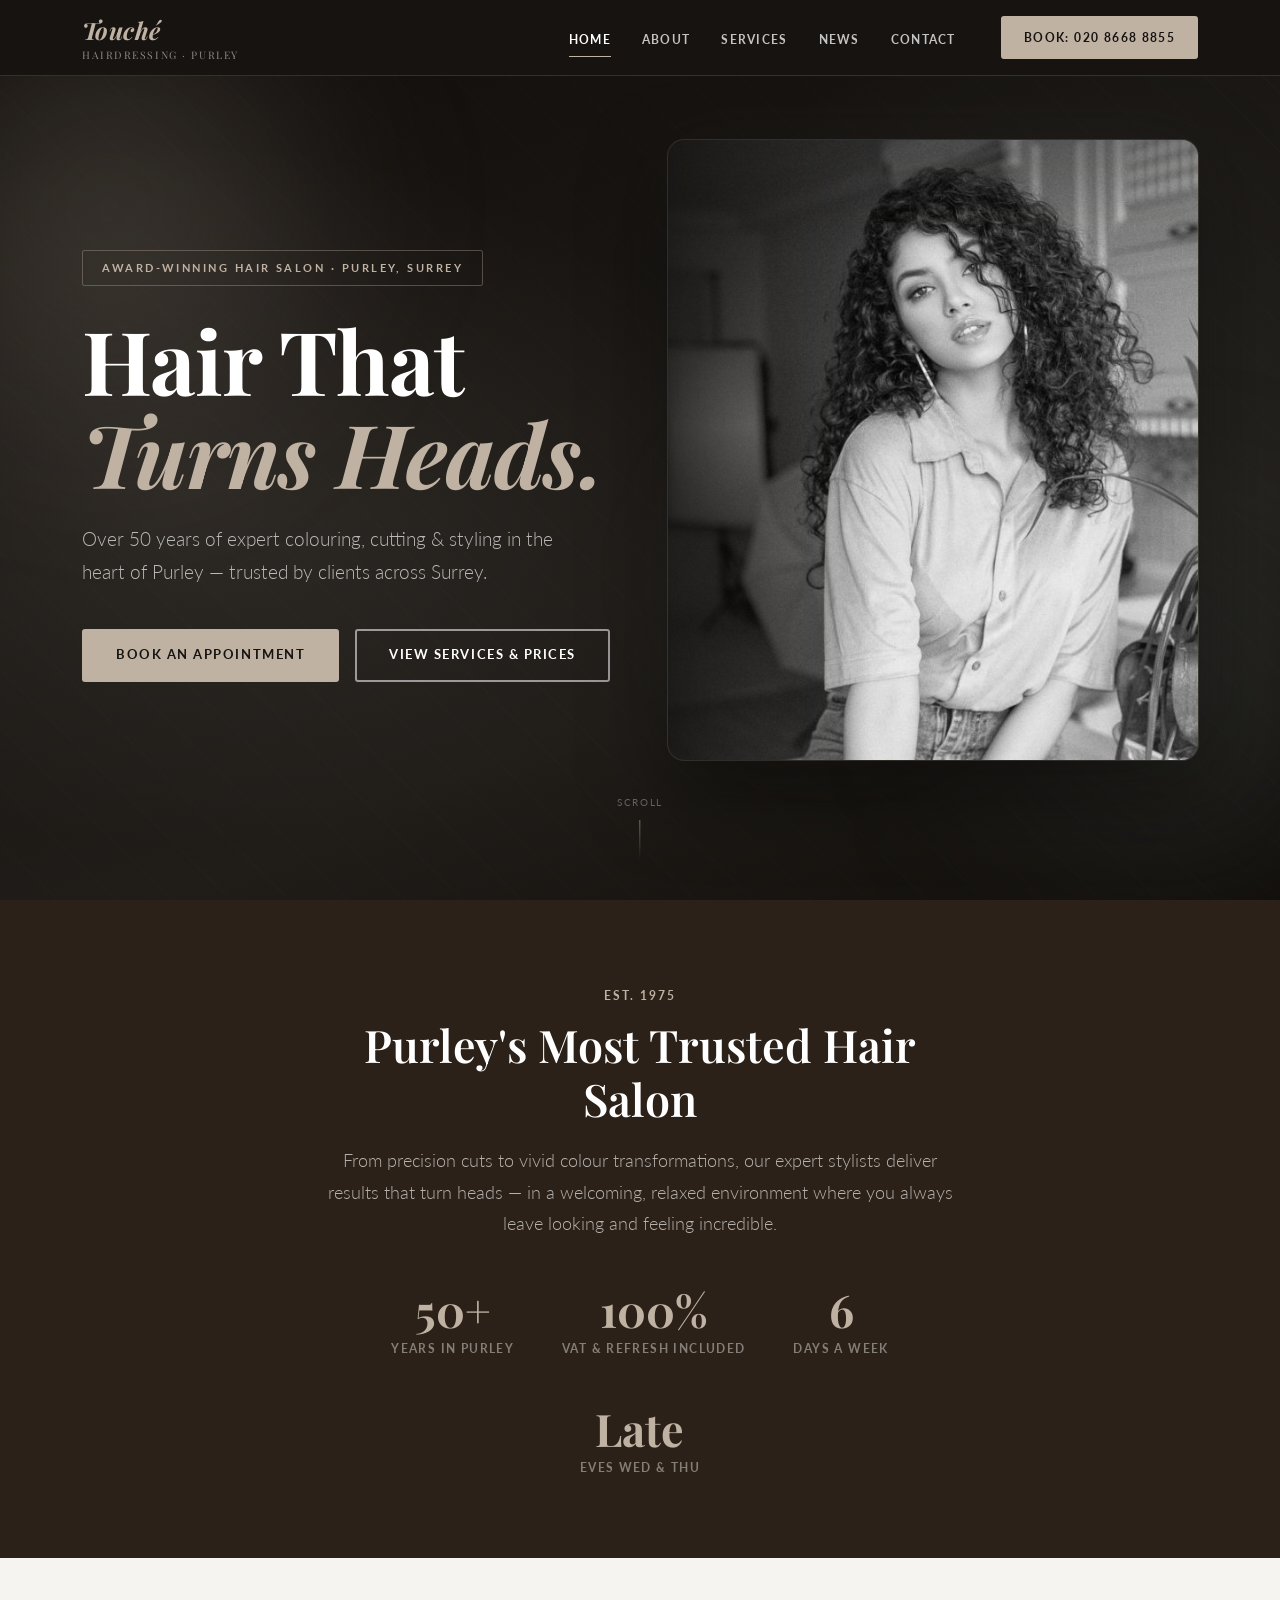
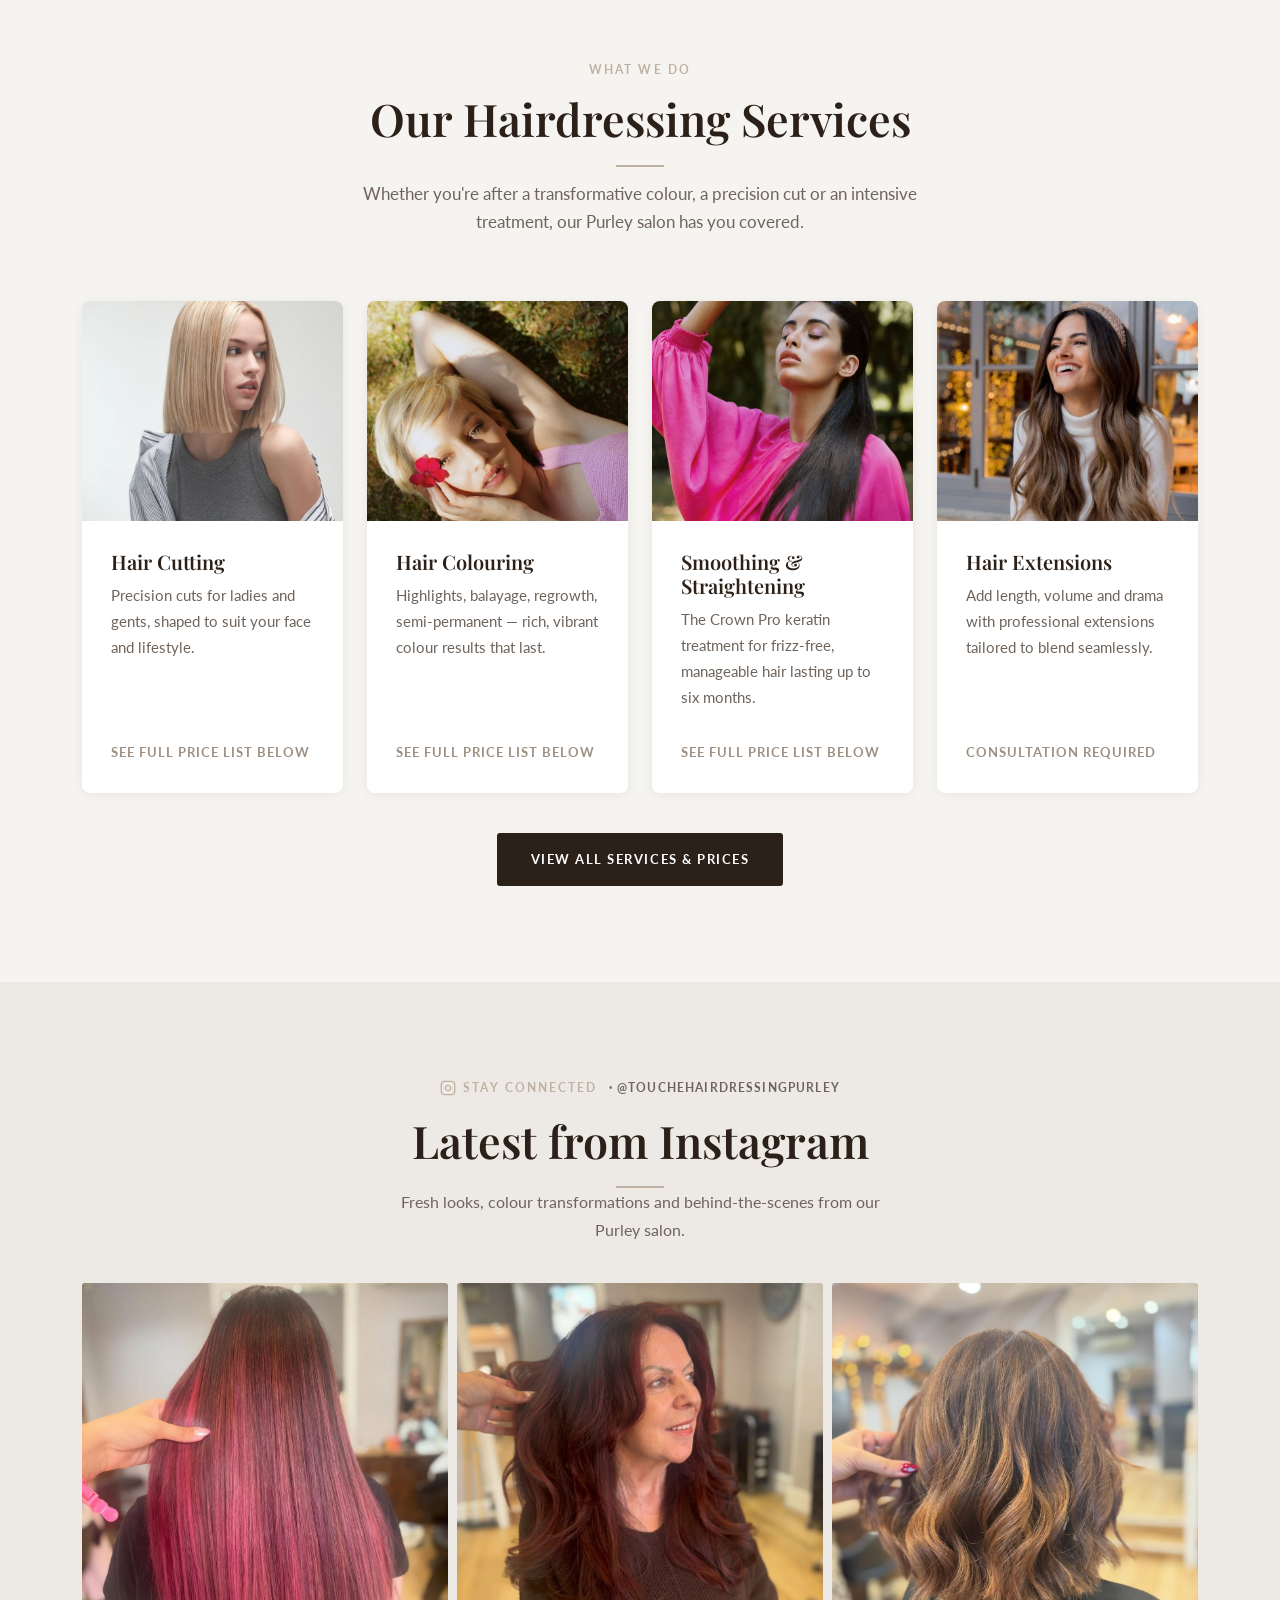
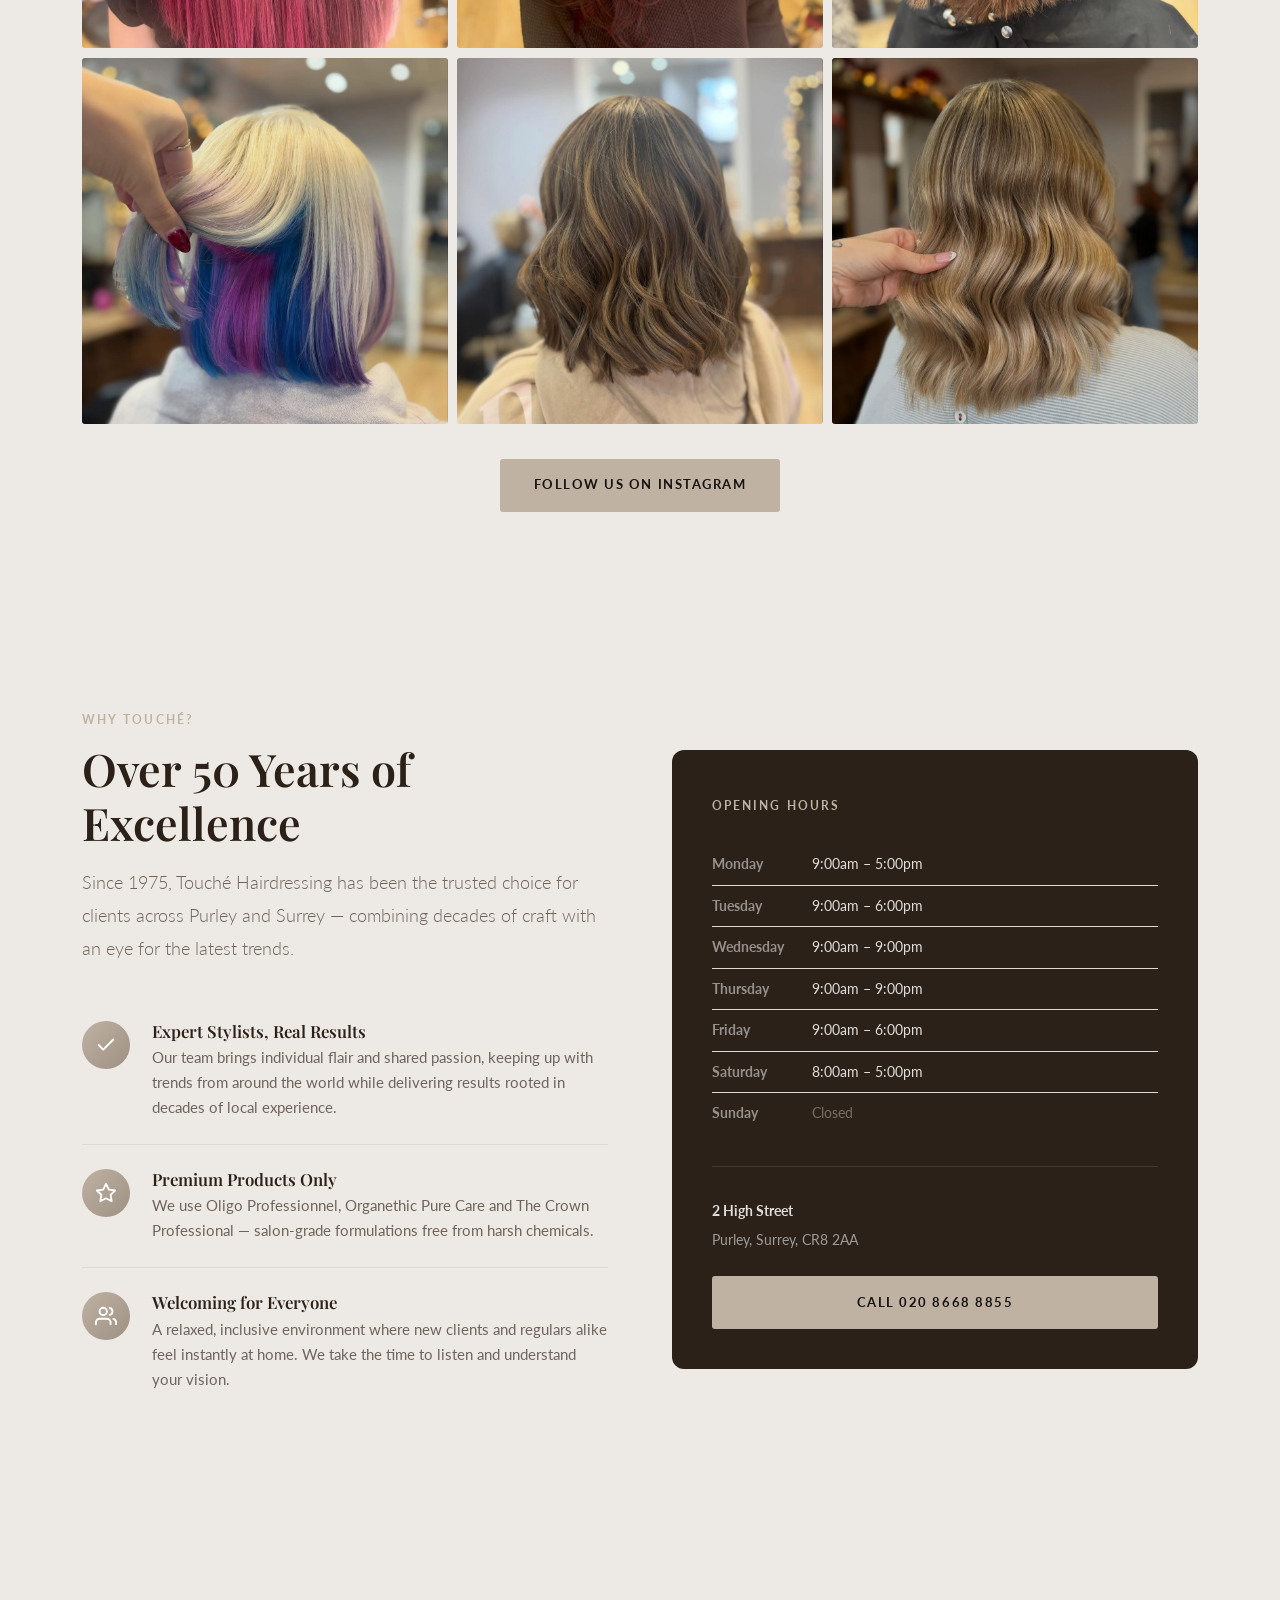
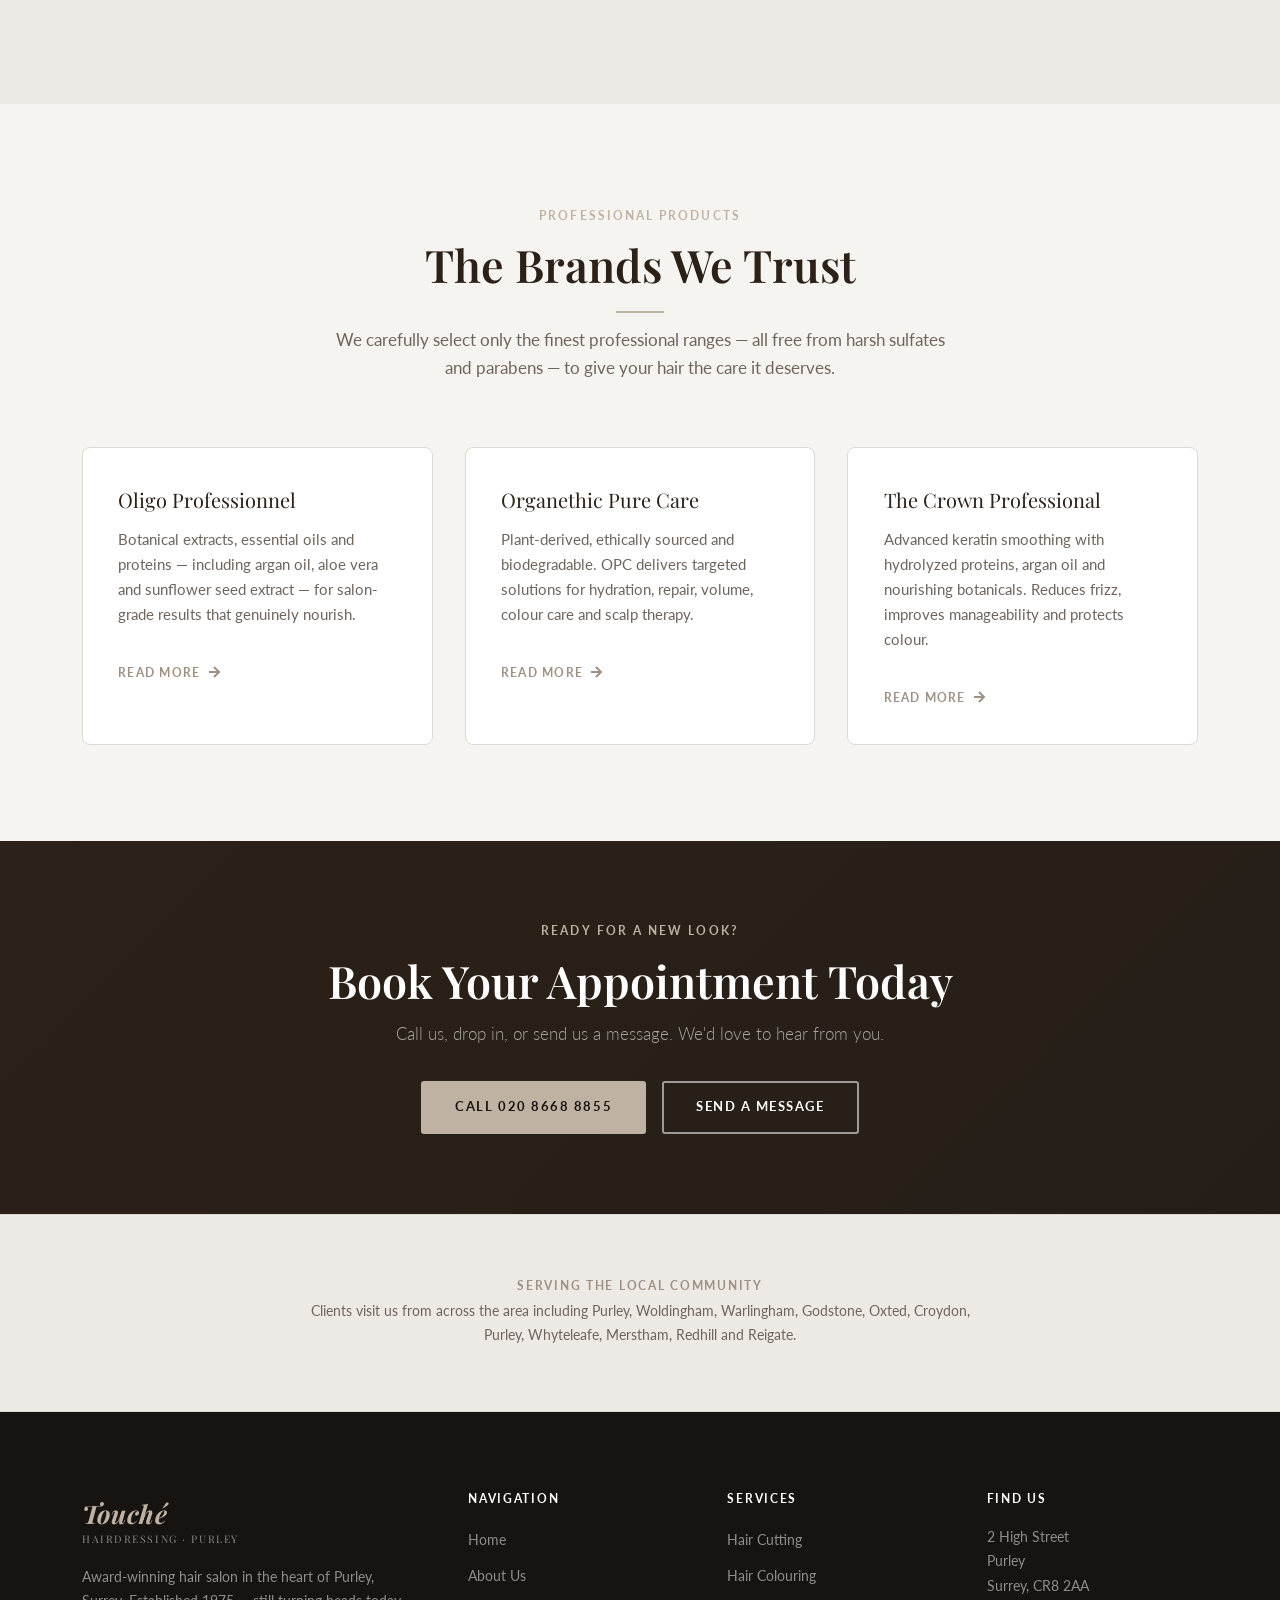
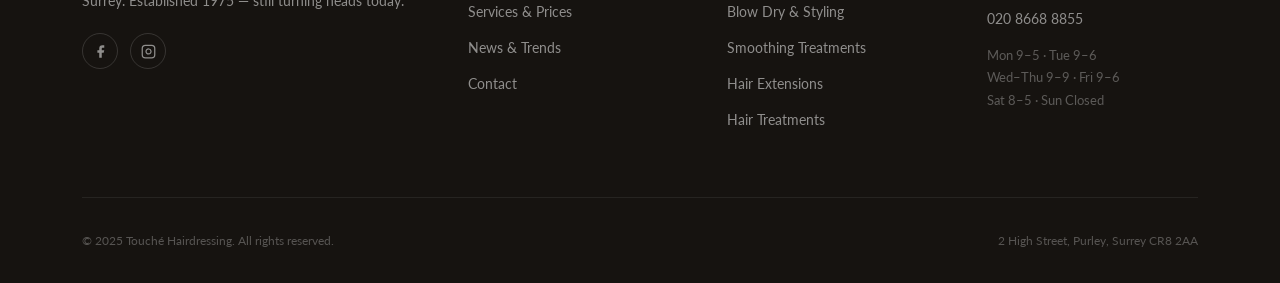
==== index.html @ 26e146b6 "Initial commit — Touché Hairdressing Purley (cloned and rebranded from Caterham site) Co-Authored-By" ====
<!DOCTYPE html>
<html lang="en-GB">
<head>
  <meta charset="UTF-8">
  <meta name="viewport" content="width=device-width, initial-scale=1.0">
  <title>Touché Hairdressing Purley | Award-Winning Hair Salon Surrey</title>
  <meta name="description" content="Touché Hairdressing — Purley's award-winning hair salon. Expert colouring, cutting, extensions & smoothing treatments. Serving Purley, Warlingham, Oxted & beyond since 1975. Call 020 8668 8855.">
  <meta name="keywords" content="hairdresser Purley, hair salon Purley, hair colouring Purley, balayage Surrey, hair extensions Purley, Touché hairdressing">
  <link rel="canonical" href="https://www.touchepurley.hair/">

  <!-- Open Graph -->
  <meta property="og:type" content="website">
  <meta property="og:url" content="https://www.touchepurley.hair/">
  <meta property="og:title" content="Touché Hairdressing Purley | Award-Winning Hair Salon Surrey">
  <meta property="og:description" content="Expert colouring, cutting & styling in the heart of Purley, Surrey. Over 50 years of award-winning hairdressing. Book today: 020 8668 8855.">
  <meta property="og:site_name" content="Touché Hairdressing Purley">

  <!-- Twitter Card -->
  <meta name="twitter:card" content="summary_large_image">
  <meta name="twitter:title" content="Touché Hairdressing Purley | Award-Winning Hair Salon Surrey">
  <meta name="twitter:description" content="Expert colouring, cutting & styling in the heart of Purley, Surrey. Over 50 years of award-winning hairdressing.">

  <link rel="icon" type="image/x-icon" href="Images/favicon.ico">
  <link rel="icon" type="image/png" sizes="32x32" href="Images/favicon-32x32.png">
  <link rel="icon" type="image/png" sizes="16x16" href="Images/favicon-16x16.png">
  <link rel="apple-touch-icon" href="Images/apple-touch-icon.png">
  <link rel="manifest" href="Images/site.webmanifest">

  <link rel="stylesheet" href="css/style.css">

  <!-- Schema.org LocalBusiness -->
  <script type="application/ld+json">
  {
    "@context": "https://schema.org",
    "@type": "HairSalon",
    "name": "Touché Hairdressing",
    "alternateName": "Touche Hairdressing Purley",
    "url": "https://www.touchepurley.hair",
    "telephone": "+442086688855",
    "address": {
      "@type": "PostalAddress",
      "streetAddress": "2 High Street",
      "addressLocality": "Purley",
      "addressRegion": "Surrey",
      "postalCode": "CR8 2AA",
      "addressCountry": "GB"
    },
    "geo": {
      "@type": "GeoCoordinates",
      "latitude": 51.2843,
      "longitude": -0.0786
    },
    "openingHoursSpecification": [
      {"@type":"OpeningHoursSpecification","dayOfWeek":"Monday","opens":"09:00","closes":"17:00"},
      {"@type":"OpeningHoursSpecification","dayOfWeek":"Tuesday","opens":"09:00","closes":"18:00"},
      {"@type":"OpeningHoursSpecification","dayOfWeek":"Wednesday","opens":"09:00","closes":"21:00"},
      {"@type":"OpeningHoursSpecification","dayOfWeek":"Thursday","opens":"09:00","closes":"21:00"},
      {"@type":"OpeningHoursSpecification","dayOfWeek":"Friday","opens":"09:00","closes":"18:00"},
      {"@type":"OpeningHoursSpecification","dayOfWeek":"Saturday","opens":"08:00","closes":"17:00"}
    ],
    "priceRange": "££",
    "currenciesAccepted": "GBP",
    "paymentAccepted": "Cash, Credit Card",
    "description": "Award-winning hair salon in Purley, Surrey. Expert colouring, cutting, extensions and smoothing treatments. Established 1975.",
    "areaServed": ["Purley","Woldingham","Warlingham","Godstone","Oxted","Croydon","Purley","Whyteleafe","Merstham","Redhill","Reigate"],
    "sameAs": [
      "https://www.facebook.com/touchehairpurley",
      "https://www.instagram.com/touchehairdressingpurley/",
    ]
  }
  </script>
</head>
<body>

<!-- ===== NAVIGATION ===== -->
<nav class="nav" aria-label="Main navigation">
  <div class="nav__container">
    <a href="index.html" class="nav__logo" aria-label="Touché Hairdressing — Home">
      Touché
      <span>Hairdressing · Purley</span>
    </a>
    <ul class="nav__links" role="list">
      <li><a href="index.html" class="active">Home</a></li>
      <li><a href="about.html">About</a></li>
      <li><a href="services.html">Services</a></li>
      <li><a href="news/">News</a></li>
      <li><a href="contact.html">Contact</a></li>
    </ul>
    <a href="tel:02086688855" class="btn btn--gold nav__cta">Book: 020 8668 8855</a>
    <button class="nav__hamburger" aria-label="Toggle navigation menu" aria-expanded="false">
      <span></span><span></span><span></span>
    </button>
  </div>
</nav>

<!-- Mobile menu -->
<nav class="nav__mobile" aria-label="Mobile navigation">
  <a href="index.html">Home</a>
  <a href="about.html">About</a>
  <a href="services.html">Services</a>
  <a href="news/">News</a>
  <a href="contact.html">Contact</a>
  <a href="tel:02086688855" class="btn btn--gold">Call 020 8668 8855</a>
</nav>

<!-- ===== HERO ===== -->
<section class="hero" id="section-hero" aria-label="Welcome to Touché Hairdressing">
  <!-- Replace .hero::before gradient with a real background image via inline style:
       style="background: url('images/hero.jpg') center/cover no-repeat;" -->
  <div class="hero__glow hero__glow--1" aria-hidden="true"></div>
  <div class="hero__glow hero__glow--2" aria-hidden="true"></div>
  <div class="hero__glow hero__glow--3" aria-hidden="true"></div>

  <div class="hero__inner">
    <div class="hero__content">
      <div class="hero__eyebrow">Award-Winning Hair Salon · Purley, Surrey</div>
      <h1 class="hero__title">Hair That<br><em>Turns Heads.</em></h1>
      <p class="hero__subtitle">Over 50 years of expert colouring, cutting &amp; styling in the heart of Purley — trusted by clients across Surrey.</p>
      <div class="hero__ctas">
        <a href="tel:02086688855" class="btn btn--gold">Book an Appointment</a>
        <a href="services.html" class="btn btn--outline">View Services &amp; Prices</a>
      </div>
    </div>

    <div class="hero__image">
      <img src="Images/ths%20lady%20square.jpg" alt="Touché Hairdressing Purley — expert styling" loading="eager">
    </div>
  </div>

  <div class="hero__scroll" aria-hidden="true">Scroll</div>
</section>

<!-- ===== INTRO STRIP ===== -->
<div class="intro-strip">
  <div class="intro-strip__inner">
    <span class="eyebrow">Est. 1975</span>
    <h2>Purley's Most Trusted Hair Salon</h2>
    <p>From precision cuts to vivid colour transformations, our expert stylists deliver results that turn heads — in a welcoming, relaxed environment where you always leave looking and feeling incredible.</p>
    <div class="intro-strip__stats">
      <div class="stat">
        <span class="stat__number">50+</span>
        <span class="stat__label">Years in Purley</span>
      </div>
      <div class="stat">
        <span class="stat__number">100%</span>
        <span class="stat__label">VAT &amp; refresh included</span>
      </div>
      <div class="stat">
        <span class="stat__number">6</span>
        <span class="stat__label">Days a week</span>
      </div>
      <div class="stat">
        <span class="stat__number">Late</span>
        <span class="stat__label">Eves Wed &amp; Thu</span>
      </div>
    </div>
  </div>
</div>

<!-- ===== SERVICES OVERVIEW ===== -->
<section class="section" id="section-services" aria-labelledby="services-heading">
  <div class="container">
    <div class="section__header">
      <span class="eyebrow">What We Do</span>
      <h2 id="services-heading">Our Hairdressing Services</h2>
      <div class="divider"></div>
      <p>Whether you're after a transformative colour, a precision cut or an intensive treatment, our Purley salon has you covered.</p>
    </div>

    <div class="grid-4">
      <!-- Cutting -->
      <article class="service-card">
        <div class="service-card__img">
          <img src="Images/service-cutting.jpg" alt="Hair cutting service at Touché Hairdressing Purley" loading="lazy">
        </div>
        <div class="service-card__body">
          <h3>Hair Cutting</h3>
          <p>Precision cuts for ladies and gents, shaped to suit your face and lifestyle.</p>
          <span class="service-card__price">See full price list below</span>
        </div>
      </article>

      <!-- Colouring -->
      <article class="service-card">
        <div class="service-card__img">
          <img src="Images/service-colouring.jpg" alt="Hair colouring and highlights at Touché Hairdressing Purley" loading="lazy">
        </div>
        <div class="service-card__body">
          <h3>Hair Colouring</h3>
          <p>Highlights, balayage, regrowth, semi-permanent — rich, vibrant colour results that last.</p>
          <span class="service-card__price">See full price list below</span>
        </div>
      </article>

      <!-- Smoothing -->
      <article class="service-card">
        <div class="service-card__img">
          <img src="Images/service-smoothing.jpg" alt="Hair smoothing and straightening treatment at Touché Hairdressing Purley" loading="lazy">
        </div>
        <div class="service-card__body">
          <h3>Smoothing &amp; Straightening</h3>
          <p>The Crown Pro keratin treatment for frizz-free, manageable hair lasting up to six months.</p>
          <span class="service-card__price">See full price list below</span>
        </div>
      </article>

      <!-- Extensions -->
      <article class="service-card">
        <div class="service-card__img">
          <img src="Images/service-extensions.jpg" alt="Hair extensions at Touché Hairdressing Purley" loading="lazy">
        </div>
        <div class="service-card__body">
          <h3>Hair Extensions</h3>
          <p>Add length, volume and drama with professional extensions tailored to blend seamlessly.</p>
          <span class="service-card__price">Consultation required</span>
        </div>
      </article>
    </div>

    <div style="text-align:center; margin-top:2.5rem;">
      <a href="services.html" class="btn btn--dark">View All Services &amp; Prices</a>
    </div>
  </div>
</section>

<!-- ===== INSTAGRAM FEED ===== -->
<section class="section section--cream" id="section-instagram" aria-label="Instagram feed">
  <div class="container">

    <div class="instagram-feed__header">
      <div class="instagram-feed__handle">
        <svg width="16" height="16" viewBox="0 0 24 24" fill="none" stroke="currentColor" stroke-width="2"><rect x="2" y="2" width="20" height="20" rx="5"/><path d="M16 11.37A4 4 0 1 1 12.63 8 4 4 0 0 1 16 11.37z"/><line x1="17.5" y1="6.5" x2="17.51" y2="6.5"/></svg>
        <span class="eyebrow" style="margin-bottom:0;">Stay Connected</span>
        <span>&nbsp;·&nbsp;@touchehairdressingpurley</span>
      </div>
      <h2>Latest from Instagram</h2>
      <div class="divider"></div>
      <p style="color:var(--text-light);max-width:500px;margin:0 auto;">Fresh looks, colour transformations and behind-the-scenes from our Purley salon.</p>
    </div>

    <div class="instagram-grid" id="instagram-grid" aria-label="Instagram photos"></div>
    <div class="instagram-grid__loading" id="instagram-loading">Loading latest posts&hellip;</div>

    <div class="instagram-feed__cta">
      <a href="https://www.instagram.com/touchehairdressingpurley/" target="_blank" rel="noopener" class="btn btn--gold">Follow Us on Instagram</a>
    </div>

  </div>
</section>

<script>
(function () {
  var BEHOLD_URL = '';
  var DATA_URL   = 'admin-data.json';
  var grid       = document.getElementById('instagram-grid');
  var loading    = document.getElementById('instagram-loading');

  var instaSVG = '<svg class="instagram-grid__icon" width="22" height="22" viewBox="0 0 24 24" fill="none" stroke="currentColor" stroke-width="2"><rect x="2" y="2" width="20" height="20" rx="5"/><path d="M16 11.37A4 4 0 1 1 12.63 8 4 4 0 0 1 16 11.37z"/><line x1="17.5" y1="6.5" x2="17.51" y2="6.5"/></svg>';
  var playSVG  = '<div class="instagram-grid__video-badge" aria-hidden="true"><svg width="10" height="10" viewBox="0 0 24 24" fill="currentColor"><polygon points="5 3 19 12 5 21 5 3"/></svg></div>';

  function makeItem(thumb, caption, link, isVideo) {
    var safe = (caption || '').replace(/&/g,'&amp;').replace(/"/g,'&quot;').replace(/</g,'&lt;');
    var a = document.createElement('a');
    a.href      = link || 'https://www.instagram.com/touchehairdressingpurley/';
    a.target    = '_blank';
    a.rel       = 'noopener';
    a.className = 'instagram-grid__item';
    a.setAttribute('aria-label', safe || 'View on Instagram');
    a.innerHTML =
      '<img src="' + thumb + '" alt="' + safe + '" loading="lazy" onerror="this.closest(\'.instagram-grid__item\').style.display=\'none\'">' +
      '<div class="instagram-grid__overlay">' + instaSVG +
        (safe ? '<span class="instagram-grid__caption">' + safe + '</span>' : '') +
      '</div>' +
      (isVideo ? playSVG : '');
    return a;
  }

  function renderBehold(data) {
    var posts = (data.posts || data).slice(0, 12);
    loading.style.display = 'none';
    posts.forEach(function (post) {
      var sizes  = post.sizes || {};
      var imgUrl = (sizes.medium && sizes.medium.url) || (sizes.small && sizes.small.url) || post.mediaUrl;
      var thumb  = post.mediaType === 'VIDEO' ? (post.thumbnailUrl || imgUrl) : imgUrl;
      var raw    = post.prunedCaption || post.caption || '';
      var cap    = raw.length > 110 ? raw.slice(0, 107) + '\u2026' : raw;
      grid.appendChild(makeItem(thumb, cap, post.permalink, post.mediaType === 'VIDEO'));
    });
  }

  function renderManual(posts) {
    loading.style.display = 'none';
    if (!posts || !posts.length) {
      loading.innerHTML = '<p style="color:var(--text-light);text-align:center;">Gallery coming soon — <a href="https://www.instagram.com/touchehairdressingpurley/" target="_blank" rel="noopener" style="color:var(--gold);">follow us on Instagram</a>.</p>';
      loading.style.display = '';
      return;
    }
    posts.forEach(function (post) {
      var cap = (post.caption || '').length > 110 ? post.caption.slice(0, 107) + '\u2026' : (post.caption || '');
      grid.appendChild(makeItem(post.imageUrl, cap, post.link, false));
    });
  }

  function showError() {
    loading.innerHTML = '<p style="color:var(--text-light);">Unable to load feed — <a href="https://www.instagram.com/touchehairdressingpurley/" target="_blank" rel="noopener" style="color:var(--gold);">visit us on Instagram</a>.</p>';
  }

  // Check admin-data first to decide source, fall back to Behold if unavailable
  fetch(DATA_URL + '?v=' + Date.now())
    .then(function (r) { return r.ok ? r.json() : Promise.reject(); })
    .then(function (data) {
      var ig = data.instagram || { source: 'behold', posts: [] };
      if (ig.source === 'manual') {
        renderManual(ig.posts);
      } else {
        fetch(BEHOLD_URL)
          .then(function (r) { return r.ok ? r.json() : Promise.reject(); })
          .then(renderBehold)
          .catch(showError);
      }
    })
    .catch(function () {
      // admin-data.json unavailable — go straight to Behold
      fetch(BEHOLD_URL)
        .then(function (r) { return r.ok ? r.json() : Promise.reject(); })
        .then(renderBehold)
        .catch(showError);
    });
}());
</script>

<!-- ===== WHY CHOOSE US ===== -->
<section class="section section--cream" id="section-why" aria-labelledby="why-heading">
  <div class="container">
    <div class="grid-2" style="gap:4rem; align-items:center;">
      <div>
        <span class="eyebrow">Why Touché?</span>
        <h2 id="why-heading">Over 50 Years of Excellence</h2>
        <p class="lead" style="margin:1rem 0 2rem;">Since 1975, Touché Hairdressing has been the trusted choice for clients across Purley and Surrey — combining decades of craft with an eye for the latest trends.</p>

        <div class="feature">
          <div class="feature__icon">
            <svg viewBox="0 0 24 24" fill="none" stroke="currentColor" stroke-width="2" stroke-linecap="round" stroke-linejoin="round">
              <polyline points="20 6 9 17 4 12"/>
            </svg>
          </div>
          <div class="feature__body">
            <h4>Expert Stylists, Real Results</h4>
            <p>Our team brings individual flair and shared passion, keeping up with trends from around the world while delivering results rooted in decades of local experience.</p>
          </div>
        </div>

        <div class="feature">
          <div class="feature__icon">
            <svg viewBox="0 0 24 24" fill="none" stroke="currentColor" stroke-width="2" stroke-linecap="round" stroke-linejoin="round">
              <path d="M12 2L15.09 8.26L22 9.27L17 14.14L18.18 21.02L12 17.77L5.82 21.02L7 14.14L2 9.27L8.91 8.26L12 2Z"/>
            </svg>
          </div>
          <div class="feature__body">
            <h4>Premium Products Only</h4>
            <p>We use Oligo Professionnel, Organethic Pure Care and The Crown Professional — salon-grade formulations free from harsh chemicals.</p>
          </div>
        </div>

        <div class="feature">
          <div class="feature__icon">
            <svg viewBox="0 0 24 24" fill="none" stroke="currentColor" stroke-width="2" stroke-linecap="round" stroke-linejoin="round">
              <path d="M17 21v-2a4 4 0 0 0-4-4H5a4 4 0 0 0-4 4v2"/>
              <circle cx="9" cy="7" r="4"/>
              <path d="M23 21v-2a4 4 0 0 0-3-3.87"/>
              <path d="M16 3.13a4 4 0 0 1 0 7.75"/>
            </svg>
          </div>
          <div class="feature__body">
            <h4>Welcoming for Everyone</h4>
            <p>A relaxed, inclusive environment where new clients and regulars alike feel instantly at home. We take the time to listen and understand your vision.</p>
          </div>
        </div>
      </div>

      <!-- About sidebar -->
      <div style="background:var(--dark);border-radius:12px;padding:2.5rem;color:var(--white);">
        <span class="eyebrow">Opening Hours</span>
        <table class="hours-table" style="margin-top:1rem; width:100%;">
          <tbody data-cms="hours" data-cms-dark="true">
            <tr><td style="color:rgba(255,255,255,0.5)">Monday</td><td style="color:rgba(255,255,255,0.85)">9am – 5pm</td></tr>
            <tr><td style="color:rgba(255,255,255,0.5)">Tuesday</td><td style="color:rgba(255,255,255,0.85)">9am – 6pm</td></tr>
            <tr><td style="color:rgba(255,255,255,0.5)">Wednesday</td><td style="color:rgba(255,255,255,0.85)">9am – 9pm</td></tr>
            <tr><td style="color:rgba(255,255,255,0.5)">Thursday</td><td style="color:rgba(255,255,255,0.85)">9am – 9pm</td></tr>
            <tr><td style="color:rgba(255,255,255,0.5)">Friday</td><td style="color:rgba(255,255,255,0.85)">9am – 6pm</td></tr>
            <tr><td style="color:rgba(255,255,255,0.5)">Saturday</td><td style="color:rgba(255,255,255,0.85)">8am – 5pm</td></tr>
            <tr><td style="color:rgba(255,255,255,0.5)">Sunday</td><td style="color:rgba(255,255,255,0.4)">Closed</td></tr>
          </tbody>
        </table>
        <hr style="border:none;border-top:1px solid rgba(255,255,255,0.1);margin:2rem 0;">
        <p style="font-size:0.9rem;color:rgba(255,255,255,0.55);margin-bottom:0.3rem;">
          <strong style="color:rgba(255,255,255,0.85);">2 High Street</strong>
        </p>
        <p style="font-size:0.9rem;color:rgba(255,255,255,0.55);margin-bottom:1.5rem;">Purley, Surrey, CR8 2AA</p>
        <a href="tel:02086688855" class="btn btn--gold" style="width:100%;text-align:center;display:block;">
          Call 020 8668 8855
        </a>
      </div>
    </div>
  </div>
</section>

<!-- ===== SALONSPY WIDGET ===== -->
<section class="section section--cream" id="section-reviews" aria-label="Reviews">
  <div class="container" style="text-align:center;">
    <script async src="https://www.salonspy.com/widgets/v2/dist/js/widget.min.js"></script>
    <salonspy-widget data-token="cb38b69e49a0d4ace4aa6e8e24d82dcb" data-type="salon"></salonspy-widget>
  </div>
</section>

<!-- ===== PRODUCTS ===== -->
<section class="section" id="section-products" aria-labelledby="products-heading">
  <div class="container">
    <div class="section__header">
      <span class="eyebrow">Professional Products</span>
      <h2 id="products-heading">The Brands We Trust</h2>
      <div class="divider"></div>
      <p>We carefully select only the finest professional ranges — all free from harsh sulfates and parabens — to give your hair the care it deserves.</p>
    </div>

    <div class="grid-3">
      <article class="product-card">
        <div class="product-card__name">Oligo Professionnel</div>
        <p>Botanical extracts, essential oils and proteins — including argan oil, aloe vera and sunflower seed extract — for salon-grade results that genuinely nourish.</p>
        <a href="news/oligo-professionnel.html" class="product-card__link">
          Read more
          <svg width="14" height="14" viewBox="0 0 14 14" fill="none" stroke="currentColor" stroke-width="2"><path d="M2 7h10M7 2l5 5-5 5"/></svg>
        </a>
      </article>

      <article class="product-card">
        <div class="product-card__name">Organethic Pure Care</div>
        <p>Plant-derived, ethically sourced and biodegradable. OPC delivers targeted solutions for hydration, repair, volume, colour care and scalp therapy.</p>
        <a href="news/organethic-pure-care.html" class="product-card__link">
          Read more
          <svg width="14" height="14" viewBox="0 0 14 14" fill="none" stroke="currentColor" stroke-width="2"><path d="M2 7h10M7 2l5 5-5 5"/></svg>
        </a>
      </article>

      <article class="product-card">
        <div class="product-card__name">The Crown Professional</div>
        <p>Advanced keratin smoothing with hydrolyzed proteins, argan oil and nourishing botanicals. Reduces frizz, improves manageability and protects colour.</p>
        <a href="news/the-crown-professional.html" class="product-card__link">
          Read more
          <svg width="14" height="14" viewBox="0 0 14 14" fill="none" stroke="currentColor" stroke-width="2"><path d="M2 7h10M7 2l5 5-5 5"/></svg>
        </a>
      </article>
    </div>
  </div>
</section>

<!-- ===== CTA BAND ===== -->
<div class="cta-band">
  <div class="container">
    <span class="eyebrow" style="display:block;margin-bottom:0.8rem;">Ready for a new look?</span>
    <h2>Book Your Appointment Today</h2>
    <p>Call us, drop in, or send us a message. We'd love to hear from you.</p>
    <div style="display:flex;gap:1rem;justify-content:center;flex-wrap:wrap;">
      <a href="tel:02086688855" class="btn btn--gold">Call 020 8668 8855</a>
      <a href="contact.html" class="btn btn--outline">Send a Message</a>
    </div>
  </div>
</div>

<!-- ===== LOCATION STRIP ===== -->
<div class="location-strip">
  <div class="container">
    <h3>Serving the Local Community</h3>
    <p>Clients visit us from across the area including Purley, Woldingham, Warlingham, Godstone, Oxted, Croydon, Purley, Whyteleafe, Merstham, Redhill and Reigate.</p>
  </div>
</div>

<!-- ===== FOOTER ===== -->
<footer class="footer" aria-label="Site footer">
  <div class="container">
    <div class="footer__grid">
      <div class="footer__brand">
        <a href="index.html" class="nav__logo" aria-label="Touché Hairdressing Home">
          Touché
          <span>Hairdressing · Purley</span>
        </a>
        <p>Award-winning hair salon in the heart of Purley, Surrey. Established 1975 — still turning heads today.</p>
        <div class="footer__social" aria-label="Social media links">
          <a href="https://www.facebook.com/touchehairpurley" aria-label="Facebook" target="_blank" rel="noopener"><svg viewBox="0 0 24 24" fill="currentColor"><path d="M18 2h-3a5 5 0 0 0-5 5v3H7v4h3v8h4v-8h3l1-4h-4V7a1 1 0 0 1 1-1h3z"/></svg></a>
          <a href="https://www.instagram.com/touchehairdressingpurley/" aria-label="Instagram" target="_blank" rel="noopener"><svg viewBox="0 0 24 24" fill="none" stroke="currentColor" stroke-width="2"><rect x="2" y="2" width="20" height="20" rx="5"/><path d="M16 11.37A4 4 0 1 1 12.63 8 4 4 0 0 1 16 11.37z"/><line x1="17.5" y1="6.5" x2="17.51" y2="6.5"/></svg></a>
        </div>
      </div>

      <div class="footer__col">
        <h4>Navigation</h4>
        <ul>
          <li><a href="index.html">Home</a></li>
          <li><a href="about.html">About Us</a></li>
          <li><a href="services.html">Services &amp; Prices</a></li>
          <li><a href="news/">News &amp; Trends</a></li>
          <li><a href="contact.html">Contact</a></li>
        </ul>
      </div>

      <div class="footer__col">
        <h4>Services</h4>
        <ul>
          <li><a href="services.html#cutting">Hair Cutting</a></li>
          <li><a href="services.html#colouring">Hair Colouring</a></li>
          <li><a href="services.html#styling">Blow Dry &amp; Styling</a></li>
          <li><a href="services.html#smoothing">Smoothing Treatments</a></li>
          <li><a href="services.html#extensions">Hair Extensions</a></li>
          <li><a href="services.html#treatments">Hair Treatments</a></li>
        </ul>
      </div>

      <div class="footer__col">
        <h4>Find Us</h4>
        <p>2 High Street<br>Purley<br>Surrey, CR8 2AA</p>
        <p><a href="tel:02086688855">020 8668 8855</a></p>
        <p style="margin-top:0.8rem;font-size:0.8rem;color:rgba(255,255,255,0.3);">
          Mon 9–5 · Tue 9–6<br>
          Wed–Thu 9–9 · Fri 9–6<br>
          Sat 8–5 · Sun Closed
        </p>
      </div>
    </div>

    <div class="footer__bottom">
      <p>&copy; 2025 Touché Hairdressing. All rights reserved.</p>
      <p>2 High Street, Purley, Surrey CR8 2AA</p>
    </div>
  </div>
</footer>

<!-- ===== SCROLL UP BUTTON ===== -->
<button id="scroll-up-btn" aria-label="Scroll to previous section">
  <svg width="18" height="18" viewBox="0 0 24 24" fill="none" stroke="currentColor" stroke-width="2.5" stroke-linecap="round" stroke-linejoin="round"><polyline points="18 15 12 9 6 15"/></svg>
</button>

<script src="js/main.js"></script>
<script src="js/cms.js"></script>
<script>
(function () {
  var btn = document.getElementById('scroll-up-btn');
  var ids = ['section-hero','section-services','section-instagram','section-why','section-reviews','section-products'];

  window.addEventListener('scroll', function () {
    btn.classList.toggle('visible', window.scrollY > 400);
  }, { passive: true });

  btn.addEventListener('click', function () {
    var sections = ids.map(function (id) { return document.getElementById(id); }).filter(Boolean);
    var scrollY  = window.scrollY;
    var target   = null;

    // Find the last section whose top is meaningfully above current scroll
    for (var i = sections.length - 1; i >= 0; i--) {
      var top = sections[i].getBoundingClientRect().top + scrollY;
      if (top < scrollY - 80) { target = sections[i]; break; }
    }

    if (target) {
      target.scrollIntoView({ behavior: 'smooth', block: 'start' });
    } else {
      window.scrollTo({ top: 0, behavior: 'smooth' });
    }
  });
}());
</script>
</body>
</html>
---- css/style.css ----
/* ============================================================
   TOUCHÉ HAIRDRESSING — PURLEY
   Main Stylesheet — Perfectly Taupe Theme
   ============================================================ */

@import url('https://fonts.googleapis.com/css2?family=Playfair+Display:ital,wght@0,400;0,600;0,700;1,400;1,600&family=Lato:wght@300;400;700&display=swap');

/* ===== VARIABLES ===== */
:root {
  --black:        #161310;
  --dark:         #2C2118;
  --gold:         #BFB2A3;
  --gold-light:   #d4c4b5;
  --gold-dark:    #9E9082;
  --sage:         #819591;
  --cream:        #f6f4f1;
  --warm-white:   #edeae5;
  --grey-light:   #ddd9d3;
  --grey-mid:     #a09890;
  --text:         #2a2520;
  --text-light:   #6e645c;
  --white:        #ffffff;

  --font-serif:   'Playfair Display', Georgia, 'Times New Roman', serif;
  --font-sans:    'Lato', -apple-system, BlinkMacSystemFont, sans-serif;

  --max-width:    1180px;
  --nav-height:   76px;
  --transition:   0.3s ease;
  --shadow-sm:    0 2px 12px rgba(0,0,0,0.06);
  --shadow:       0 4px 28px rgba(0,0,0,0.09);
  --shadow-lg:    0 12px 48px rgba(0,0,0,0.14);
  --radius:       3px;
  --radius-lg:    8px;
}

/* ===== RESET & BASE ===== */
*, *::before, *::after { box-sizing: border-box; margin: 0; padding: 0; }

html {
  font-size: 16px;
  scroll-behavior: smooth;
  -webkit-text-size-adjust: 100%;
  overflow-x: hidden;
}

body {
  font-family: var(--font-sans);
  font-weight: 400;
  color: var(--text);
  background: var(--cream);
  line-height: 1.7;
  overflow-x: hidden;
}

img {
  display: block;
  max-width: 100%;
  height: auto;
}

a {
  color: inherit;
  text-decoration: none;
}

ul { list-style: none; }

/* ===== TYPOGRAPHY ===== */
h1, h2, h3, h4 {
  font-family: var(--font-serif);
  line-height: 1.2;
  color: var(--dark);
  font-weight: 600;
}

h1 { font-size: clamp(2.4rem, 5vw, 3.8rem); }
h2 { font-size: clamp(1.9rem, 3.5vw, 2.8rem); }
h3 { font-size: clamp(1.3rem, 2.5vw, 1.7rem); }
h4 { font-size: 1.1rem; }

p { margin-bottom: 1rem; }
p:last-child { margin-bottom: 0; }

.eyebrow {
  display: inline-block;
  font-family: var(--font-sans);
  font-size: 0.72rem;
  font-weight: 700;
  letter-spacing: 0.18em;
  text-transform: uppercase;
  color: var(--gold);
  margin-bottom: 0.8rem;
}

.lead {
  font-size: 1.15rem;
  font-weight: 300;
  color: var(--text-light);
  line-height: 1.8;
}

/* ===== BUTTONS ===== */
.btn {
  display: inline-block;
  padding: 0.85rem 2rem;
  font-family: var(--font-sans);
  font-size: 0.8rem;
  font-weight: 700;
  letter-spacing: 0.12em;
  text-transform: uppercase;
  border: 2px solid transparent;
  border-radius: var(--radius);
  cursor: pointer;
  transition: all var(--transition);
  white-space: nowrap;
}

.btn--gold {
  background: var(--gold);
  color: var(--black);
  border-color: var(--gold);
}
.btn--gold:hover {
  background: var(--gold-light);
  border-color: var(--gold-light);
  transform: translateY(-1px);
  box-shadow: 0 6px 20px rgba(191,178,163,0.40);
}

.btn--outline {
  background: transparent;
  color: var(--white);
  border-color: rgba(255,255,255,0.55);
}
.btn--outline:hover {
  background: rgba(255,255,255,0.1);
  border-color: var(--white);
}

.btn--dark {
  background: var(--dark);
  color: var(--white);
  border-color: var(--dark);
}
.btn--dark:hover {
  background: var(--black);
  border-color: var(--black);
  transform: translateY(-1px);
}

.btn--outline-dark {
  background: transparent;
  color: var(--dark);
  border-color: var(--grey-light);
}
.btn--outline-dark:hover {
  border-color: var(--gold);
  color: var(--gold-dark);
}

/* ===== NAVIGATION ===== */
.nav {
  position: fixed;
  top: 0;
  left: 0;
  right: 0;
  z-index: 1000;
  height: var(--nav-height);
  background: var(--black);
  border-bottom: 1px solid rgba(191,178,163,0.18);
  transition: box-shadow var(--transition);
}

.nav.scrolled {
  box-shadow: 0 2px 24px rgba(0,0,0,0.35);
}

.nav__container {
  max-width: var(--max-width);
  margin: 0 auto;
  padding: 0 2rem;
  height: 100%;
  display: flex;
  align-items: center;
  gap: 2rem;
}

.nav__logo {
  font-family: var(--font-serif);
  font-size: 1.5rem;
  font-weight: 700;
  font-style: italic;
  color: var(--gold);
  letter-spacing: 0.02em;
  flex-shrink: 0;
  margin-right: auto;
}
.nav__logo span {
  font-style: normal;
  font-weight: 300;
  color: rgba(255,255,255,0.50);
  font-size: 0.65rem;
  letter-spacing: 0.15em;
  text-transform: uppercase;
  display: block;
  margin-top: -4px;
}

.nav__links {
  display: flex;
  align-items: center;
  gap: 0.25rem;
}

.nav__links a {
  color: rgba(255,255,255,0.75);
  font-size: 0.78rem;
  font-weight: 700;
  letter-spacing: 0.10em;
  text-transform: uppercase;
  padding: 0.5rem 0.85rem;
  border-radius: var(--radius);
  transition: color var(--transition);
  position: relative;
}

.nav__links a::after {
  content: '';
  position: absolute;
  bottom: -2px;
  left: 0.85rem;
  right: 0.85rem;
  height: 1px;
  background: var(--gold);
  transform: scaleX(0);
  transition: transform var(--transition);
}

.nav__links a:hover,
.nav__links a.active {
  color: var(--white);
}

.nav__links a:hover::after,
.nav__links a.active::after {
  transform: scaleX(1);
}

.nav__cta {
  font-size: 0.72rem;
  padding: 0.6rem 1.3rem;
  flex-shrink: 0;
}

.nav__hamburger {
  display: none;
  flex-direction: column;
  justify-content: space-between;
  width: 26px;
  height: 18px;
  background: none;
  border: none;
  cursor: pointer;
  padding: 0;
  flex-shrink: 0;
}

.nav__hamburger span {
  display: block;
  width: 100%;
  height: 2px;
  background: var(--white);
  border-radius: 2px;
  transition: all var(--transition);
}

.nav__hamburger.open span:nth-child(1) { transform: translateY(8px) rotate(45deg); }
.nav__hamburger.open span:nth-child(2) { opacity: 0; transform: scaleX(0); }
.nav__hamburger.open span:nth-child(3) { transform: translateY(-8px) rotate(-45deg); }

/* ===== HERO — HOMEPAGE ===== */
.hero {
  position: relative;
  min-height: 100vh;
  display: flex;
  align-items: center;
  justify-content: center;
  overflow: hidden;
  background: var(--black);
}

/* Glow orbs — GPU-only animation (transform + opacity, no blur change) */
.hero__glow {
  position: absolute;
  border-radius: 50%;
  pointer-events: none;
  z-index: 0;
  will-change: transform, opacity;
}

.hero__glow--1 {
  width: 600px;
  height: 600px;
  top: -10%;
  left: -15%;
  background: radial-gradient(circle, rgba(191,178,163,0.24) 0%, transparent 68%);
  filter: blur(72px);
  animation: glow1 14s ease-in-out infinite alternate;
}

.hero__glow--2 {
  width: 480px;
  height: 480px;
  bottom: -5%;
  right: -10%;
  background: radial-gradient(circle, rgba(129,149,145,0.20) 0%, transparent 68%);
  filter: blur(90px);
  animation: glow2 18s ease-in-out infinite alternate;
}

.hero__glow--3 {
  width: 340px;
  height: 340px;
  top: 45%;
  left: 52%;
  background: radial-gradient(circle, rgba(212,196,181,0.16) 0%, transparent 68%);
  filter: blur(60px);
  animation: glow3 22s ease-in-out infinite alternate;
}

@keyframes glow1 {
  0%   { opacity: 0.5; transform: translate(0,    0)    scale(1);    }
  35%  { opacity: 0.9; transform: translate(90px, 50px) scale(1.12); }
  70%  { opacity: 0.6; transform: translate(40px,-70px) scale(0.95); }
  100% { opacity: 1.0; transform: translate(-30px,90px) scale(1.18); }
}

@keyframes glow2 {
  0%   { opacity: 0.4; transform: translate(0,     0)     scale(1);    }
  40%  { opacity: 0.7; transform: translate(-70px,-50px)  scale(1.15); }
  100% { opacity: 0.5; transform: translate(50px,  70px)  scale(0.90); }
}

@keyframes glow3 {
  0%   { opacity: 0.3; transform: translate(0,   0)    scale(1);   }
  50%  { opacity: 0.7; transform: translate(60px,-40px) scale(1.3); }
  100% { opacity: 0.2; transform: translate(-50px,50px) scale(0.8); }
}

.hero::before {
  content: '';
  position: absolute;
  inset: 0;
  background:
    radial-gradient(ellipse 70% 60% at 15% 55%, rgba(191,178,163,0.12) 0%, transparent 65%),
    radial-gradient(ellipse 50% 70% at 85% 40%, rgba(129,149,145,0.07) 0%, transparent 60%),
    linear-gradient(160deg, #100d0a 0%, #1a1714 45%, #201d19 70%, #100d0a 100%);
  z-index: 0;
}

/* Subtle geometric texture */
.hero::after {
  content: '';
  position: absolute;
  inset: 0;
  background-image:
    repeating-linear-gradient(
      45deg,
      transparent 0px,
      transparent 40px,
      rgba(191,178,163,0.025) 40px,
      rgba(191,178,163,0.025) 41px
    );
  z-index: 0;
}

/* Two-column inner wrapper */
.hero__inner {
  position: relative;
  z-index: 1;
  width: 100%;
  max-width: var(--max-width);
  padding: 0 2rem;
  display: grid;
  grid-template-columns: 1fr 1fr;
  gap: 3.5rem;
  align-items: center;
}

.hero__content {
  position: relative;
  z-index: 1;
  text-align: left;
  padding: 8rem 0 6rem;
}

/* Hero image — right column */
.hero__image {
  position: relative;
  z-index: 1;
  height: 620px;
  border-radius: 16px;
  overflow: hidden;
  box-shadow:
    0 0 0 1px rgba(191,178,163,0.16),
    0 32px 80px rgba(0,0,0,0.50),
    0 0 80px rgba(191,178,163,0.06);
  animation: heroImgReveal 1.2s ease forwards;
}

@keyframes heroImgReveal {
  from { opacity: 0; transform: translateY(18px); }
  to   { opacity: 1; transform: translateY(0); }
}

.hero__image img {
  width: 100%;
  height: 100%;
  object-fit: cover;
  object-position: center top;
  display: block;
}

/* Blend left edge into the dark background */
.hero__image::after {
  content: '';
  position: absolute;
  inset: 0;
  background:
    linear-gradient(to right, rgba(16,13,10,0.70) 0%, transparent 38%),
    linear-gradient(to bottom, rgba(16,13,10,0.22) 0%, transparent 18%);
  pointer-events: none;
  border-radius: 16px;
}

.hero__eyebrow {
  display: inline-block;
  font-size: 0.7rem;
  font-weight: 700;
  letter-spacing: 0.22em;
  text-transform: uppercase;
  color: var(--gold);
  border: 1px solid rgba(191,178,163,0.35);
  padding: 0.45rem 1.2rem;
  margin-bottom: 1.8rem;
  border-radius: 2px;
}

.hero__title {
  color: var(--white);
  font-size: clamp(3rem, 7vw, 5.5rem);
  font-weight: 700;
  line-height: 1.05;
  margin-bottom: 1.4rem;
  letter-spacing: -0.01em;
}

.hero__title em {
  font-style: italic;
  color: var(--gold);
}

.hero__subtitle {
  font-size: clamp(1rem, 2vw, 1.2rem);
  font-weight: 300;
  color: rgba(255,255,255,0.68);
  max-width: 480px;
  margin: 0 0 2.5rem;
  line-height: 1.75;
}

.hero__ctas {
  display: flex;
  gap: 1rem;
  justify-content: flex-start;
  flex-wrap: wrap;
}

.hero__scroll {
  position: absolute;
  bottom: 2.5rem;
  left: 50%;
  transform: translateX(-50%);
  z-index: 1;
  display: flex;
  flex-direction: column;
  align-items: center;
  gap: 0.5rem;
  color: rgba(255,255,255,0.32);
  font-size: 0.65rem;
  letter-spacing: 0.15em;
  text-transform: uppercase;
}

.hero__scroll::after {
  content: '';
  display: block;
  width: 1px;
  height: 40px;
  background: linear-gradient(to bottom, rgba(191,178,163,0.60), transparent);
  animation: scrollLine 2s ease-in-out infinite;
}

@keyframes scrollLine {
  0%, 100% { opacity: 1; transform: scaleY(1); }
  50% { opacity: 0.4; transform: scaleY(0.6); }
}

/* ===== PAGE HERO (inner pages) ===== */
.page-hero {
  position: relative;
  padding: calc(var(--nav-height) + 5rem) 2rem 5rem;
  background: var(--black);
  overflow: hidden;
  text-align: center;
}

.page-hero::before {
  content: '';
  position: absolute;
  inset: 0;
  background:
    radial-gradient(ellipse 60% 80% at 50% 100%, rgba(191,178,163,0.12) 0%, transparent 65%),
    linear-gradient(180deg, #100d0a 0%, #1a1714 100%);
  z-index: 0;
}

/* Page hero with background image */
.page-hero--img {
  background-size: cover;
  background-position: center;
  padding: calc(var(--nav-height) + 4rem) 2rem 4rem;
}

.page-hero--img::before {
  background: linear-gradient(180deg,
    rgba(22,19,16,0.72) 0%,
    rgba(22,19,16,0.60) 50%,
    rgba(22,19,16,0.82) 100%);
}

.page-hero__content {
  position: relative;
  z-index: 1;
  max-width: 640px;
  margin: 0 auto;
}

.page-hero h1 {
  color: var(--white);
  margin-bottom: 1rem;
}

.page-hero p {
  color: rgba(255,255,255,0.65);
  font-size: 1.1rem;
  font-weight: 300;
  margin: 0;
}

/* ===== LAYOUT HELPERS ===== */
.container {
  max-width: var(--max-width);
  margin: 0 auto;
  padding: 0 2rem;
}

.section {
  padding: 6rem 0;
}

.section--dark {
  background: var(--dark);
  color: var(--white);
}

.section--dark h1,
.section--dark h2,
.section--dark h3,
.section--dark h4 {
  color: var(--white);
}

.section--dark .eyebrow {
  color: var(--gold);
}

.section--cream {
  background: var(--warm-white);
}

.section--black {
  background: var(--black);
}

.section__header {
  text-align: center;
  max-width: 620px;
  margin: 0 auto 4rem;
}

.section__header p {
  font-size: 1.05rem;
  color: var(--text-light);
  margin-top: 0.8rem;
}

.section--dark .section__header p {
  color: rgba(255,255,255,0.60);
}

.divider {
  width: 48px;
  height: 2px;
  background: var(--gold);
  margin: 1.2rem auto 0;
}

/* ===== GRID LAYOUTS ===== */
.grid-2 { display: grid; grid-template-columns: repeat(2, 1fr); gap: 2rem; }
.grid-3 { display: grid; grid-template-columns: repeat(3, 1fr); gap: 2rem; }
.grid-4 { display: grid; grid-template-columns: repeat(4, 1fr); gap: 1.5rem; }

/* ===== INTRO STRIP ===== */
.intro-strip {
  background: var(--dark);
  padding: 5rem 0;
  text-align: center;
}

.intro-strip__inner {
  max-width: 700px;
  margin: 0 auto;
  padding: 0 2rem;
}

.intro-strip h2 {
  color: var(--white);
  margin-bottom: 1.2rem;
}

.intro-strip p {
  color: rgba(255,255,255,0.65);
  font-size: 1.1rem;
  font-weight: 300;
  line-height: 1.8;
}

.intro-strip__stats {
  display: flex;
  justify-content: center;
  gap: 3rem;
  margin-top: 3rem;
  flex-wrap: wrap;
}

.stat {
  text-align: center;
}

.stat__number {
  display: block;
  font-family: var(--font-serif);
  font-size: 2.8rem;
  font-weight: 700;
  color: var(--gold);
  line-height: 1;
}

.stat__label {
  display: block;
  font-size: 0.72rem;
  font-weight: 700;
  letter-spacing: 0.12em;
  text-transform: uppercase;
  color: rgba(255,255,255,0.42);
  margin-top: 0.4rem;
}

/* ===== SERVICE CARDS ===== */
.service-card {
  background: var(--white);
  border-radius: var(--radius-lg);
  overflow: hidden;
  transition: all var(--transition);
  box-shadow: var(--shadow-sm);
  display: flex;
  flex-direction: column;
}

.service-card:hover {
  transform: translateY(-4px);
  box-shadow: var(--shadow-lg);
}

.service-card__icon {
  height: 220px;
  background: linear-gradient(135deg, var(--dark) 0%, #251E18 100%);
  display: flex;
  align-items: center;
  justify-content: center;
  position: relative;
  overflow: hidden;
}

.service-card__icon::after {
  content: '';
  position: absolute;
  bottom: -30px;
  right: -30px;
  width: 120px;
  height: 120px;
  border: 2px solid rgba(191,178,163,0.18);
  border-radius: 50%;
}

.service-card__icon svg {
  width: 56px;
  height: 56px;
  opacity: 0.85;
}

.service-card__img {
  height: 220px;
  overflow: hidden;
}

.service-card__img img {
  width: 100%;
  height: 100%;
  object-fit: cover;
  display: block;
  transition: transform 0.4s ease;
}

.service-card:hover .service-card__img img {
  transform: scale(1.04);
}

.service-card__body {
  padding: 1.8rem;
  flex: 1;
  display: flex;
  flex-direction: column;
}

.service-card__body h3 {
  margin-bottom: 0.6rem;
  font-size: 1.25rem;
}

.service-card__body p {
  color: var(--text-light);
  font-size: 0.95rem;
  flex: 1;
}

.service-card__price {
  display: inline-block;
  margin-top: 1rem;
  font-size: 0.8rem;
  font-weight: 700;
  letter-spacing: 0.08em;
  color: var(--gold-dark);
  text-transform: uppercase;
}

/* ===== FEATURE LIST ===== */
.feature {
  display: flex;
  gap: 1.4rem;
  padding: 1.5rem 0;
  border-bottom: 1px solid var(--grey-light);
}

.feature:last-child { border-bottom: none; }

.feature__icon {
  width: 48px;
  height: 48px;
  background: linear-gradient(135deg, var(--gold) 0%, var(--gold-dark) 100%);
  border-radius: 50%;
  display: flex;
  align-items: center;
  justify-content: center;
  flex-shrink: 0;
}

.feature__icon svg {
  width: 22px;
  height: 22px;
  color: var(--white);
}

.feature__body h4 {
  margin-bottom: 0.25rem;
  font-size: 1.05rem;
}

.feature__body p {
  color: var(--text-light);
  font-size: 0.92rem;
  margin: 0;
}

/* ===== PRODUCT CARDS ===== */
.product-card {
  background: var(--white);
  border-radius: var(--radius-lg);
  padding: 2.2rem;
  border: 1px solid var(--grey-light);
  transition: all var(--transition);
  position: relative;
  overflow: hidden;
}

.product-card::before {
  content: '';
  position: absolute;
  top: 0;
  left: 0;
  right: 0;
  height: 3px;
  background: linear-gradient(90deg, var(--gold), var(--gold-light));
  transform: scaleX(0);
  transition: transform var(--transition);
}

.product-card:hover {
  border-color: var(--gold-light);
  box-shadow: var(--shadow);
}

.product-card:hover::before {
  transform: scaleX(1);
}

.product-card__name {
  font-family: var(--font-serif);
  font-size: 1.25rem;
  color: var(--dark);
  margin-bottom: 0.6rem;
}

.product-card p {
  color: var(--text-light);
  font-size: 0.92rem;
  line-height: 1.7;
}

.product-card__link {
  display: inline-flex;
  align-items: center;
  gap: 0.4rem;
  font-size: 0.78rem;
  font-weight: 700;
  letter-spacing: 0.10em;
  text-transform: uppercase;
  color: var(--gold-dark);
  margin-top: 1.2rem;
  transition: gap var(--transition);
}

.product-card__link:hover { gap: 0.7rem; }

/* ===== PRICING TABLE ===== */
.pricing-section {
  padding: 6rem 0;
}

.pricing-category {
  margin-bottom: 4rem;
  scroll-margin-top: calc(var(--nav-height) + 1.5rem);
}

.pricing-category__title {
  font-family: var(--font-serif);
  font-size: 1.5rem;
  color: var(--dark);
  border-bottom: 2px solid var(--grey-light);
  padding-bottom: 0.8rem;
  margin-bottom: 0;
  display: flex;
  align-items: center;
  gap: 1rem;
}

.pricing-category__title::after {
  content: '';
  flex: 1;
  height: 2px;
  background: linear-gradient(90deg, var(--grey-light) 0%, transparent 100%);
  margin-left: 0.5rem;
}

.pricing-row {
  display: flex;
  align-items: baseline;
  justify-content: space-between;
  padding: 1rem 0;
  border-bottom: 1px solid rgba(0,0,0,0.05);
  gap: 1rem;
}

.pricing-row:last-child { border-bottom: none; }

.pricing-row__name {
  font-size: 0.97rem;
  color: var(--text);
  font-weight: 400;
}

.pricing-row__note {
  font-size: 0.8rem;
  color: var(--text-light);
  display: block;
  margin-top: 0.15rem;
}

.pricing-row__price {
  font-family: var(--font-serif);
  font-size: 1.1rem;
  color: var(--dark);
  font-weight: 600;
  white-space: nowrap;
  flex-shrink: 0;
}

.pricing-note {
  background: linear-gradient(135deg, #f8f6f3 0%, #f0ece6 100%);
  border: 1px solid rgba(191,178,163,0.28);
  border-radius: var(--radius-lg);
  padding: 2rem 2.5rem;
  margin-top: 3rem;
}

.pricing-note h4 {
  color: var(--gold-dark);
  margin-bottom: 0.8rem;
}

.pricing-note ul {
  list-style: none;
  display: grid;
  grid-template-columns: repeat(auto-fill, minmax(280px, 1fr));
  gap: 0.5rem 2rem;
}

.pricing-note ul li {
  font-size: 0.88rem;
  color: var(--text-light);
  padding-left: 1.2rem;
  position: relative;
}

.pricing-note ul li::before {
  content: '–';
  position: absolute;
  left: 0;
  color: var(--gold);
}

/* ===== CONTACT SECTION ===== */
.contact-grid {
  display: grid;
  grid-template-columns: 1fr 1.3fr;
  gap: 4rem;
  align-items: start;
}

.contact-info__item {
  display: flex;
  gap: 1.2rem;
  margin-bottom: 2rem;
  align-items: flex-start;
}

.contact-info__icon {
  width: 42px;
  height: 42px;
  border: 1px solid var(--grey-light);
  border-radius: 50%;
  display: flex;
  align-items: center;
  justify-content: center;
  flex-shrink: 0;
  color: var(--gold);
}

.contact-info__icon svg { width: 18px; height: 18px; }

.contact-info__text h4 {
  font-family: var(--font-sans);
  font-size: 0.72rem;
  font-weight: 700;
  letter-spacing: 0.12em;
  text-transform: uppercase;
  color: var(--text-light);
  margin-bottom: 0.3rem;
}

.contact-info__text p,
.contact-info__text a {
  font-size: 1rem;
  color: var(--text);
  font-weight: 400;
  line-height: 1.5;
}

.contact-info__text a:hover { color: var(--gold-dark); }

/* ===== HOURS TABLE ===== */
.hours-table {
  width: 100%;
  border-collapse: collapse;
  margin-top: 0.5rem;
}

.hours-table tr {
  border-bottom: 1px solid var(--grey-light);
}

.hours-table tr:last-child { border-bottom: none; }

.hours-table td {
  padding: 0.5rem 0;
  font-size: 0.9rem;
  color: var(--text);
}

.hours-table td:first-child {
  font-weight: 700;
  color: var(--text-light);
  width: 100px;
}

/* ===== FORM ===== */
.form-group {
  margin-bottom: 1.3rem;
}

.form-group label {
  display: block;
  font-size: 0.75rem;
  font-weight: 700;
  letter-spacing: 0.10em;
  text-transform: uppercase;
  color: var(--text-light);
  margin-bottom: 0.5rem;
}

.form-group input,
.form-group textarea,
.form-group select {
  width: 100%;
  padding: 0.85rem 1.1rem;
  font-family: var(--font-sans);
  font-size: 0.97rem;
  color: var(--text);
  background: var(--white);
  border: 1.5px solid var(--grey-light);
  border-radius: var(--radius);
  transition: border-color var(--transition), box-shadow var(--transition);
  outline: none;
  -webkit-appearance: none;
}

.form-group input:focus,
.form-group textarea:focus,
.form-group select:focus {
  border-color: var(--gold);
  box-shadow: 0 0 0 3px rgba(191,178,163,0.15);
}

.form-group textarea {
  min-height: 130px;
  resize: vertical;
}

/* ===== MAP ===== */
.map-wrapper {
  border-radius: var(--radius-lg);
  overflow: hidden;
  box-shadow: var(--shadow);
  margin-top: 3rem;
}

.map-wrapper iframe {
  display: block;
  width: 100%;
  height: 350px;
  border: none;
  filter: grayscale(20%);
}

/* ===== BLOG CARDS ===== */
.blog-card {
  background: var(--white);
  border-radius: var(--radius-lg);
  overflow: hidden;
  box-shadow: var(--shadow-sm);
  transition: all var(--transition);
  display: flex;
  flex-direction: column;
}

.blog-card:hover {
  transform: translateY(-4px);
  box-shadow: var(--shadow-lg);
}

.blog-card__img {
  height: 200px;
  background: linear-gradient(135deg, var(--dark) 0%, #251E18 100%);
  position: relative;
  overflow: hidden;
}

.blog-card__img::after {
  content: '';
  position: absolute;
  inset: 0;
  background: linear-gradient(135deg, rgba(191,178,163,0.18) 0%, transparent 70%);
}

.blog-card__img--autumn {
  background: linear-gradient(135deg, #1e1710 0%, #28200f 60%, #161008 100%);
}
.blog-card__img--oligo {
  background: linear-gradient(135deg, #0e1824 0%, #142030 60%, #0a1018 100%);
}
.blog-card__img--opc {
  background: linear-gradient(135deg, #1a1610 0%, #241e12 60%, #14100a 100%);
}
.blog-card__img--crown {
  background: linear-gradient(135deg, #1e1c14 0%, #28241a 60%, #161410 100%);
}
.blog-card__img--trends {
  background: linear-gradient(135deg, #1e1710 0%, #28200f 60%, #161008 100%);
}
.blog-card__img--products {
  background: linear-gradient(135deg, #1a1610 0%, #241e12 60%, #14100a 100%);
}
.blog-card__img--news {
  background: linear-gradient(135deg, #141820 0%, #1c2030 60%, #10141a 100%);
}
.blog-card__img--advice {
  background: linear-gradient(135deg, #1c1810 0%, #261e14 60%, #14100a 100%);
}

.blog-card__body {
  padding: 1.8rem;
  flex: 1;
  display: flex;
  flex-direction: column;
}

.blog-card__meta {
  font-size: 0.72rem;
  font-weight: 700;
  letter-spacing: 0.10em;
  text-transform: uppercase;
  color: var(--gold);
  margin-bottom: 0.7rem;
}

.blog-card__body h3 {
  font-size: 1.15rem;
  margin-bottom: 0.7rem;
  line-height: 1.3;
}

.blog-card__body p {
  color: var(--text-light);
  font-size: 0.9rem;
  flex: 1;
  line-height: 1.65;
}

.blog-card__read-more {
  display: inline-flex;
  align-items: center;
  gap: 0.4rem;
  font-size: 0.75rem;
  font-weight: 700;
  letter-spacing: 0.10em;
  text-transform: uppercase;
  color: var(--gold-dark);
  margin-top: 1.2rem;
  transition: gap var(--transition);
}

.blog-card__read-more:hover { gap: 0.7rem; }

/* ===== ARTICLE ===== */
.article-body {
  max-width: 740px;
  margin: 0 auto;
  padding: 5rem 2rem;
}

.article-meta {
  display: flex;
  align-items: center;
  gap: 1.2rem;
  margin-bottom: 2.5rem;
  padding-bottom: 1.5rem;
  border-bottom: 1px solid var(--grey-light);
}

.article-meta__date {
  font-size: 0.78rem;
  font-weight: 700;
  letter-spacing: 0.10em;
  text-transform: uppercase;
  color: var(--gold);
}

.article-meta__read {
  font-size: 0.78rem;
  color: var(--text-light);
}

.article-meta__dot {
  width: 3px;
  height: 3px;
  border-radius: 50%;
  background: var(--grey-mid);
}

.article-body h2 {
  font-size: 1.6rem;
  margin-top: 2.5rem;
  margin-bottom: 0.9rem;
  color: var(--dark);
}

.article-body h3 {
  font-size: 1.2rem;
  margin-top: 1.8rem;
  margin-bottom: 0.7rem;
}

.article-body p {
  font-size: 1.02rem;
  line-height: 1.82;
  color: #2a2520;
  margin-bottom: 1.3rem;
}

.article-body ul {
  list-style: none;
  margin-bottom: 1.3rem;
}

.article-body ul li {
  padding: 0.35rem 0 0.35rem 1.5rem;
  position: relative;
  font-size: 1rem;
  color: #2a2520;
  line-height: 1.65;
}

.article-body ul li::before {
  content: '';
  position: absolute;
  left: 0;
  top: 0.8rem;
  width: 6px;
  height: 6px;
  border-radius: 50%;
  background: var(--gold);
}

.article-body strong { color: var(--dark); font-weight: 700; }

.article-cta {
  margin-top: 3rem;
  padding: 2.5rem;
  background: linear-gradient(135deg, var(--dark) 0%, #251E18 100%);
  border-radius: var(--radius-lg);
  text-align: center;
}

.article-cta h3 { color: var(--white); margin-bottom: 0.7rem; }
.article-cta p { color: rgba(255,255,255,0.65); margin-bottom: 1.5rem; }

.article-nav {
  display: flex;
  gap: 1rem;
  margin-top: 3rem;
  padding-top: 2rem;
  border-top: 1px solid var(--grey-light);
  flex-wrap: wrap;
}

/* ===== CTA BAND ===== */
.cta-band {
  background: linear-gradient(135deg, var(--dark) 0%, #251E18 100%);
  padding: 5rem 0;
  text-align: center;
}

.cta-band h2 { color: var(--white); margin-bottom: 0.8rem; }
.cta-band p {
  color: rgba(255,255,255,0.60);
  font-size: 1.05rem;
  max-width: 500px;
  margin: 0 auto 2rem;
  font-weight: 300;
}

/* ===== LOCATION STRIP ===== */
.location-strip {
  background: var(--warm-white);
  padding: 4rem 0;
  text-align: center;
  border-top: 1px solid var(--grey-light);
  border-bottom: 1px solid var(--grey-light);
}

.location-strip p {
  font-size: 0.85rem;
  color: var(--text-light);
  max-width: 700px;
  margin: 0.5rem auto 0;
  line-height: 1.7;
}

.location-strip h3 {
  font-family: var(--font-sans);
  font-size: 0.72rem;
  font-weight: 700;
  letter-spacing: 0.15em;
  text-transform: uppercase;
  color: var(--gold-dark);
  margin-bottom: 0.5rem;
}

/* ===== FOOTER ===== */
.footer {
  background: var(--black);
  color: rgba(255,255,255,0.52);
  padding: 5rem 0 2rem;
}

.footer__grid {
  display: grid;
  grid-template-columns: 1.6fr 1fr 1fr 1fr;
  gap: 3rem;
  padding-bottom: 3.5rem;
  border-bottom: 1px solid rgba(255,255,255,0.07);
}

.footer__brand .nav__logo {
  font-size: 1.6rem;
  margin-bottom: 1rem;
  display: block;
}

.footer__brand p {
  font-size: 0.88rem;
  line-height: 1.75;
  margin-bottom: 1.2rem;
}

.footer__social {
  display: flex;
  gap: 0.75rem;
}

.footer__social a {
  width: 36px;
  height: 36px;
  border: 1px solid rgba(255,255,255,0.14);
  border-radius: 50%;
  display: flex;
  align-items: center;
  justify-content: center;
  transition: all var(--transition);
  color: rgba(255,255,255,0.52);
}

.footer__social a:hover {
  border-color: var(--gold);
  color: var(--gold);
}

.footer__social svg { width: 15px; height: 15px; }

.footer__col h4 {
  color: var(--white);
  font-family: var(--font-sans);
  font-size: 0.72rem;
  font-weight: 700;
  letter-spacing: 0.15em;
  text-transform: uppercase;
  margin-bottom: 1.2rem;
}

.footer__col ul li {
  margin-bottom: 0.55rem;
}

.footer__col ul li a {
  font-size: 0.88rem;
  color: rgba(255,255,255,0.52);
  transition: color var(--transition);
}

.footer__col ul li a:hover { color: var(--gold); }

.footer__col p {
  font-size: 0.88rem;
  line-height: 1.75;
  margin-bottom: 0.5rem;
}

.footer__col a {
  color: rgba(255,255,255,0.52);
  transition: color var(--transition);
}

.footer__col a:hover { color: var(--gold); }

.footer__bottom {
  padding-top: 2rem;
  display: flex;
  align-items: center;
  justify-content: space-between;
  flex-wrap: wrap;
  gap: 1rem;
}

.footer__bottom p {
  font-size: 0.78rem;
  color: rgba(255,255,255,0.28);
  margin: 0;
}

/* ===== FAQ ===== */
.faq-item {
  border-bottom: 1px solid var(--grey-light);
}

.faq-item:first-child { border-top: 1px solid var(--grey-light); }

.faq-question {
  width: 100%;
  background: none;
  border: none;
  padding: 1.3rem 0;
  display: flex;
  align-items: center;
  justify-content: space-between;
  gap: 1rem;
  cursor: pointer;
  text-align: left;
  font-family: var(--font-serif);
  font-size: 1.05rem;
  color: var(--dark);
  font-weight: 600;
}

.faq-question svg {
  width: 18px;
  height: 18px;
  flex-shrink: 0;
  color: var(--gold);
  transition: transform var(--transition);
}

.faq-item.open .faq-question svg {
  transform: rotate(45deg);
}

.faq-answer {
  display: none;
  padding: 0 0 1.3rem;
  color: var(--text-light);
  font-size: 0.95rem;
  line-height: 1.75;
  max-width: 660px;
}

.faq-item.open .faq-answer { display: block; }

/* ===== BREADCRUMB ===== */
.breadcrumb {
  padding: 1rem 2rem;
  font-size: 0.78rem;
  color: rgba(255,255,255,0.38);
  max-width: var(--max-width);
  margin: 0 auto;
  position: relative;
  z-index: 1;
}

.breadcrumb a {
  color: rgba(255,255,255,0.38);
  transition: color var(--transition);
}

.breadcrumb a:hover { color: var(--gold); }

.breadcrumb span { margin: 0 0.5rem; }

/* ===== MOBILE MENU OVERLAY ===== */
.nav__mobile {
  display: none;
  position: fixed;
  top: var(--nav-height);
  left: 0;
  right: 0;
  bottom: 0;
  background: var(--black);
  z-index: 999;
  padding: 2.5rem 2rem;
  flex-direction: column;
  gap: 0.5rem;
  overflow-y: auto;
}

.nav__mobile.open { display: flex; }

.nav__mobile a {
  color: rgba(255,255,255,0.80);
  font-size: 1.4rem;
  font-family: var(--font-serif);
  font-style: italic;
  padding: 0.7rem 0;
  border-bottom: 1px solid rgba(255,255,255,0.07);
  transition: color var(--transition);
}

.nav__mobile a:hover { color: var(--gold); }

.nav__mobile .btn {
  margin-top: 1.5rem;
  text-align: center;
  width: 100%;
  font-size: 0.85rem;
}

/* ===== INSTAGRAM FEED GRID ===== */
.instagram-feed__header {
  text-align: center;
  margin-bottom: 2.5rem;
}

.instagram-feed__handle {
  display: flex;
  align-items: center;
  justify-content: center;
  gap: 0.45rem;
  font-family: var(--font-sans);
  font-size: 0.72rem;
  font-weight: 700;
  letter-spacing: 0.1em;
  text-transform: uppercase;
  color: var(--text-light);
  margin-bottom: 1rem;
}

.instagram-feed__handle svg {
  color: var(--gold);
  flex-shrink: 0;
}

/* ===== SCROLL-UP BUTTON ===== */
#scroll-up-btn {
  position: fixed;
  bottom: 1.75rem;
  right: 1.75rem;
  width: 46px;
  height: 46px;
  border-radius: 50%;
  background: var(--dark);
  color: var(--gold);
  border: 1px solid rgba(191,178,163,0.28);
  cursor: pointer;
  display: flex;
  align-items: center;
  justify-content: center;
  opacity: 0;
  transform: translateY(10px);
  transition: opacity 0.3s ease, transform 0.3s ease, background 0.2s ease, color 0.2s ease;
  z-index: 950;
  box-shadow: 0 4px 18px rgba(0,0,0,0.22);
  pointer-events: none;
}

#scroll-up-btn.visible {
  opacity: 1;
  transform: translateY(0);
  pointer-events: auto;
}

#scroll-up-btn:hover {
  background: var(--gold);
  color: var(--black);
  border-color: var(--gold);
}

@media (max-width: 480px) {
  #scroll-up-btn {
    bottom: 1.25rem;
    right: 1.25rem;
    width: 42px;
    height: 42px;
  }
}

.instagram-grid {
  display: grid;
  grid-template-columns: repeat(3, 1fr);
  gap: 0.6rem;
  margin-bottom: 2.2rem;
}

.instagram-grid__item {
  position: relative;
  aspect-ratio: 1;
  overflow: hidden;
  border-radius: var(--radius);
  display: block;
  background: var(--warm-white);
}

.instagram-grid__item img {
  width: 100%;
  height: 100%;
  object-fit: cover;
  display: block;
  transition: transform 0.5s ease;
}

.instagram-grid__item:hover img {
  transform: scale(1.06);
}

.instagram-grid__overlay {
  position: absolute;
  inset: 0;
  background: rgba(22,19,16,0);
  display: flex;
  flex-direction: column;
  align-items: center;
  justify-content: center;
  padding: 1.25rem;
  text-align: center;
  transition: background 0.35s ease;
}

.instagram-grid__item:hover .instagram-grid__overlay {
  background: rgba(22,19,16,0.70);
}

.instagram-grid__icon {
  color: var(--gold);
  margin-bottom: 0.6rem;
  opacity: 0;
  transform: translateY(-6px);
  transition: opacity 0.3s ease 0.05s, transform 0.3s ease 0.05s;
  flex-shrink: 0;
}

.instagram-grid__item:hover .instagram-grid__icon {
  opacity: 1;
  transform: translateY(0);
}

.instagram-grid__caption {
  color: var(--white);
  font-size: 0.78rem;
  line-height: 1.5;
  opacity: 0;
  transform: translateY(6px);
  transition: opacity 0.3s ease 0.08s, transform 0.3s ease 0.08s;
  display: -webkit-box;
  -webkit-line-clamp: 3;
  -webkit-box-orient: vertical;
  overflow: hidden;
}

.instagram-grid__item:hover .instagram-grid__caption {
  opacity: 1;
  transform: translateY(0);
}

.instagram-grid__video-badge {
  position: absolute;
  top: 0.55rem;
  right: 0.55rem;
  background: rgba(22,19,16,0.60);
  color: var(--white);
  border-radius: 50%;
  width: 26px;
  height: 26px;
  display: flex;
  align-items: center;
  justify-content: center;
  pointer-events: none;
}

.instagram-grid__loading {
  text-align: center;
  padding: 3rem;
  color: var(--text-light);
  font-size: 0.9rem;
}

.instagram-feed__cta {
  text-align: center;
}

/* ===== RESPONSIVE ===== */
@media (max-width: 1024px) {
  .footer__grid { grid-template-columns: 1fr 1fr; gap: 2.5rem; }
  .grid-4 { grid-template-columns: repeat(2, 1fr); }
  .contact-grid { grid-template-columns: 1fr; gap: 2.5rem; }
}

@media (max-width: 768px) {
  :root { --nav-height: 66px; }

  .nav__links,
  .nav__cta { display: none; }

  .nav__hamburger { display: flex; }

  .grid-2,
  .grid-3,
  .grid-4 { grid-template-columns: 1fr; }

  .section { padding: 4rem 0; }

  /* Stack hero: text on top, image below */
  .hero__inner {
    grid-template-columns: 1fr;
    padding: 0 1.5rem;
  }

  .hero__content {
    text-align: center;
    padding: 7rem 0 2rem;
  }

  .hero__subtitle { margin: 0 auto 2rem; }

  .hero__ctas { justify-content: center; }

  .hero__image {
    height: 300px;
    margin-bottom: 3rem;
    border-radius: 12px;
  }

  .hero__title { font-size: clamp(2.4rem, 8vw, 4rem); }

  .intro-strip__stats { gap: 2rem; }

  .footer__grid { grid-template-columns: 1fr; gap: 2rem; }

  .footer__bottom { flex-direction: column; text-align: center; }

  .pricing-row__name { font-size: 0.88rem; }

  .page-hero { padding: calc(var(--nav-height) + 3.5rem) 1.5rem 3.5rem; }

  .page-hero--img { padding: calc(var(--nav-height) + 3rem) 1.5rem 3rem; }

  .article-body { padding: 3rem 1.5rem; }
}

@media (max-width: 480px) {
  .container { padding: 0 1.25rem; }

  .hero__ctas { flex-direction: column; align-items: center; }

  .btn { padding: 0.8rem 1.6rem; }

  .cta-band { padding: 4rem 1.5rem; }

  .instagram-grid { grid-template-columns: repeat(2, 1fr); gap: 0.4rem; }
}
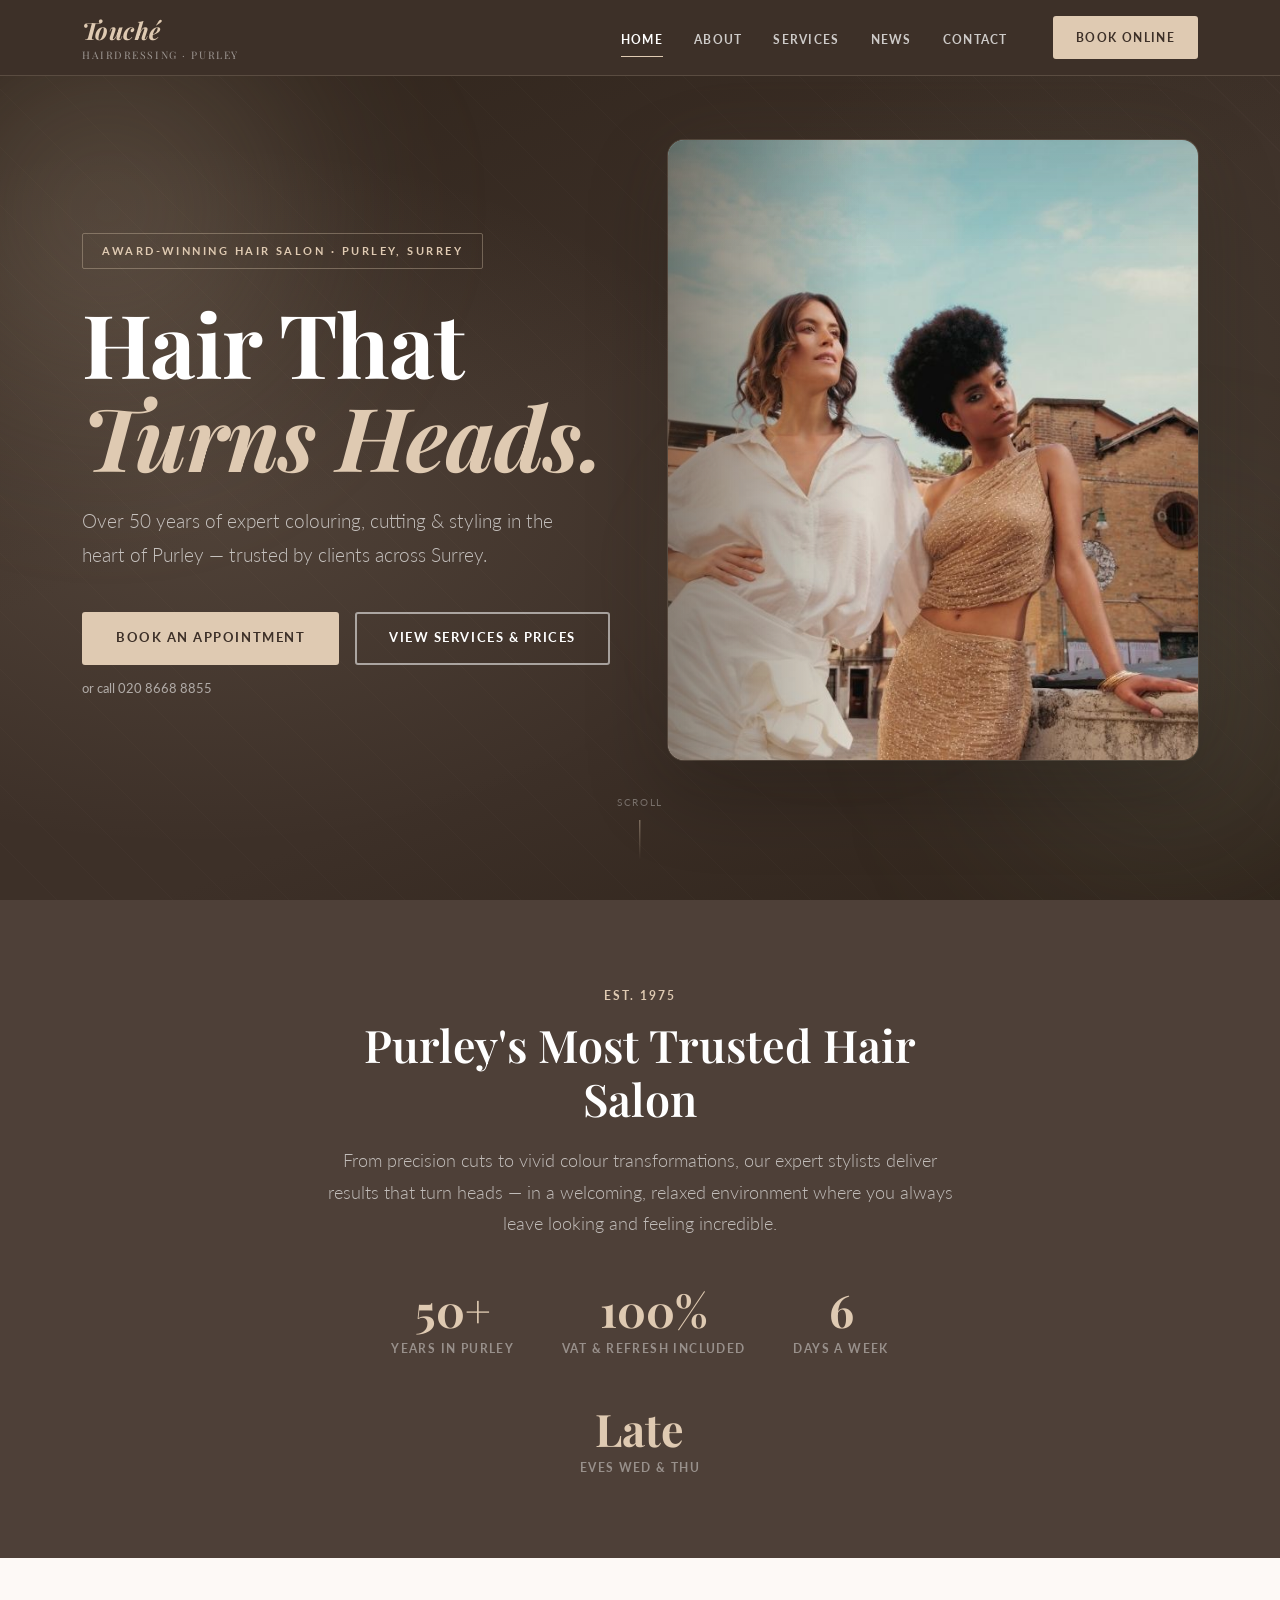
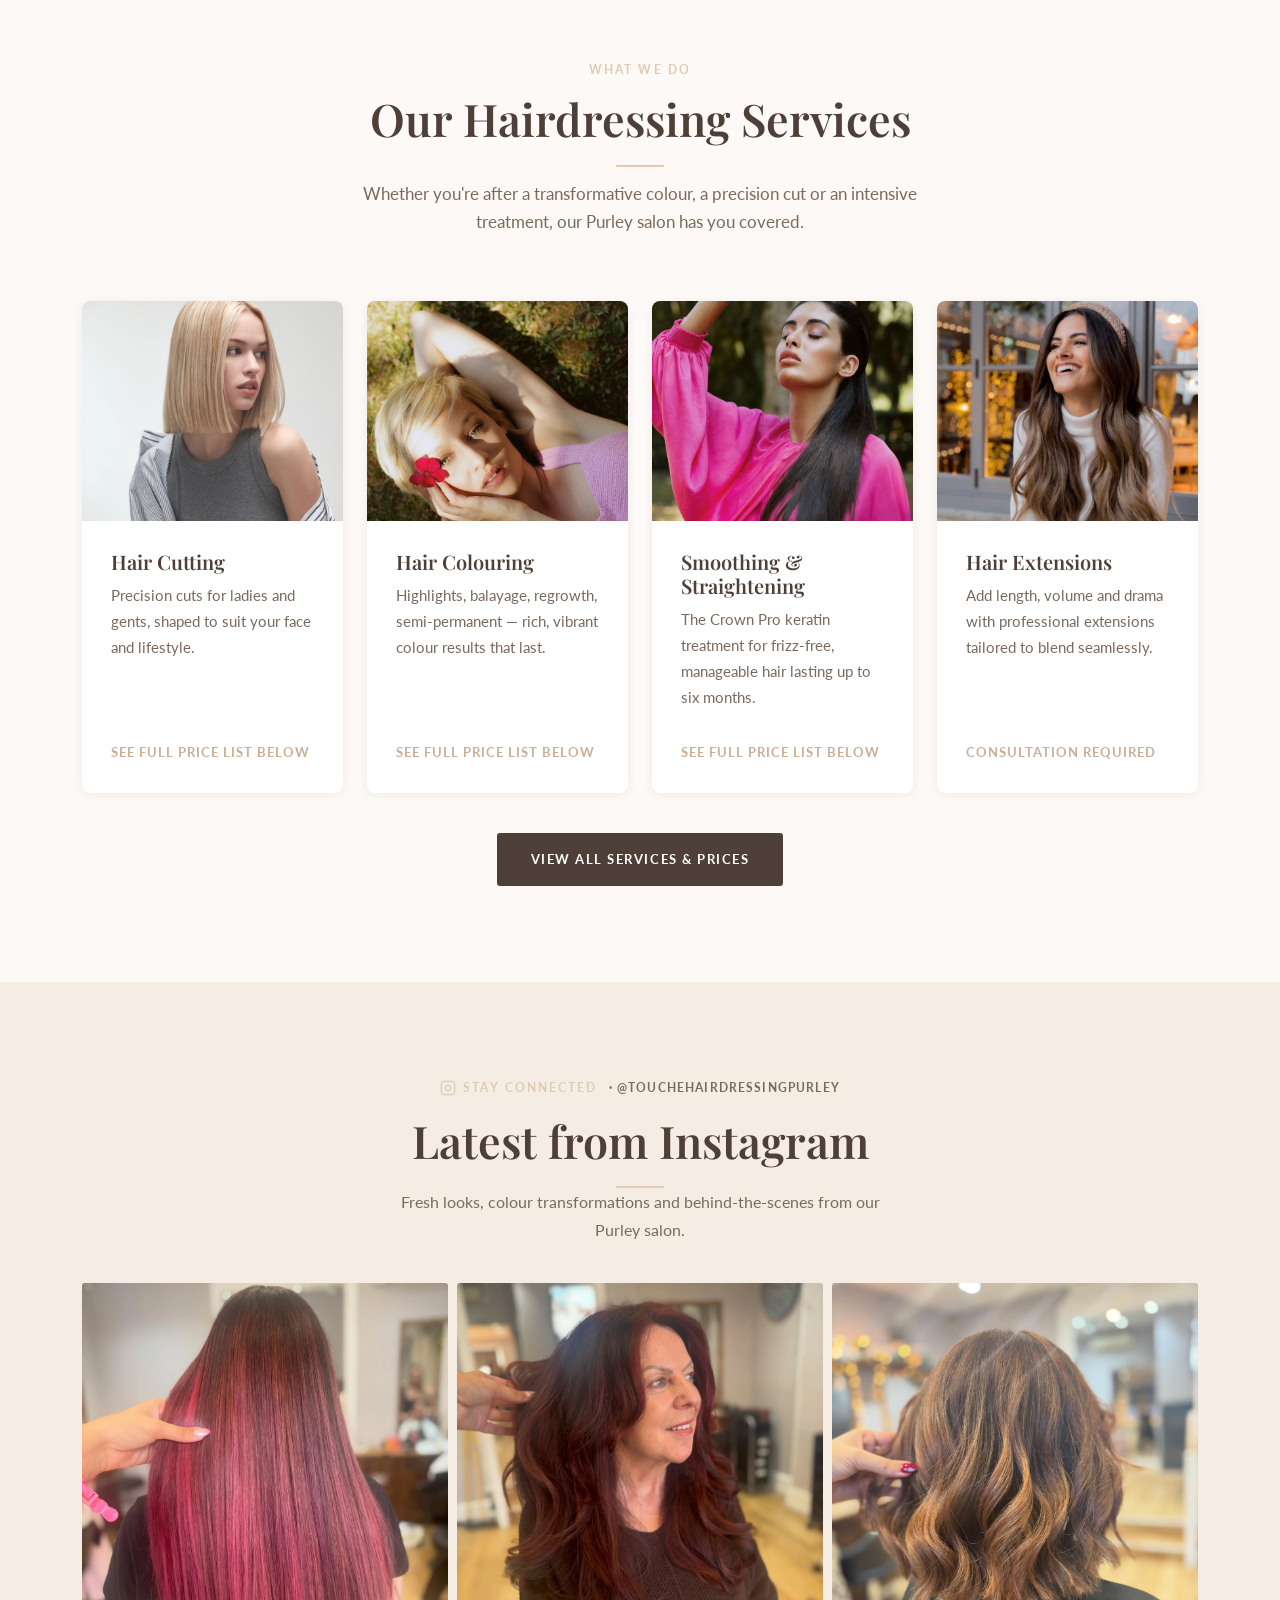
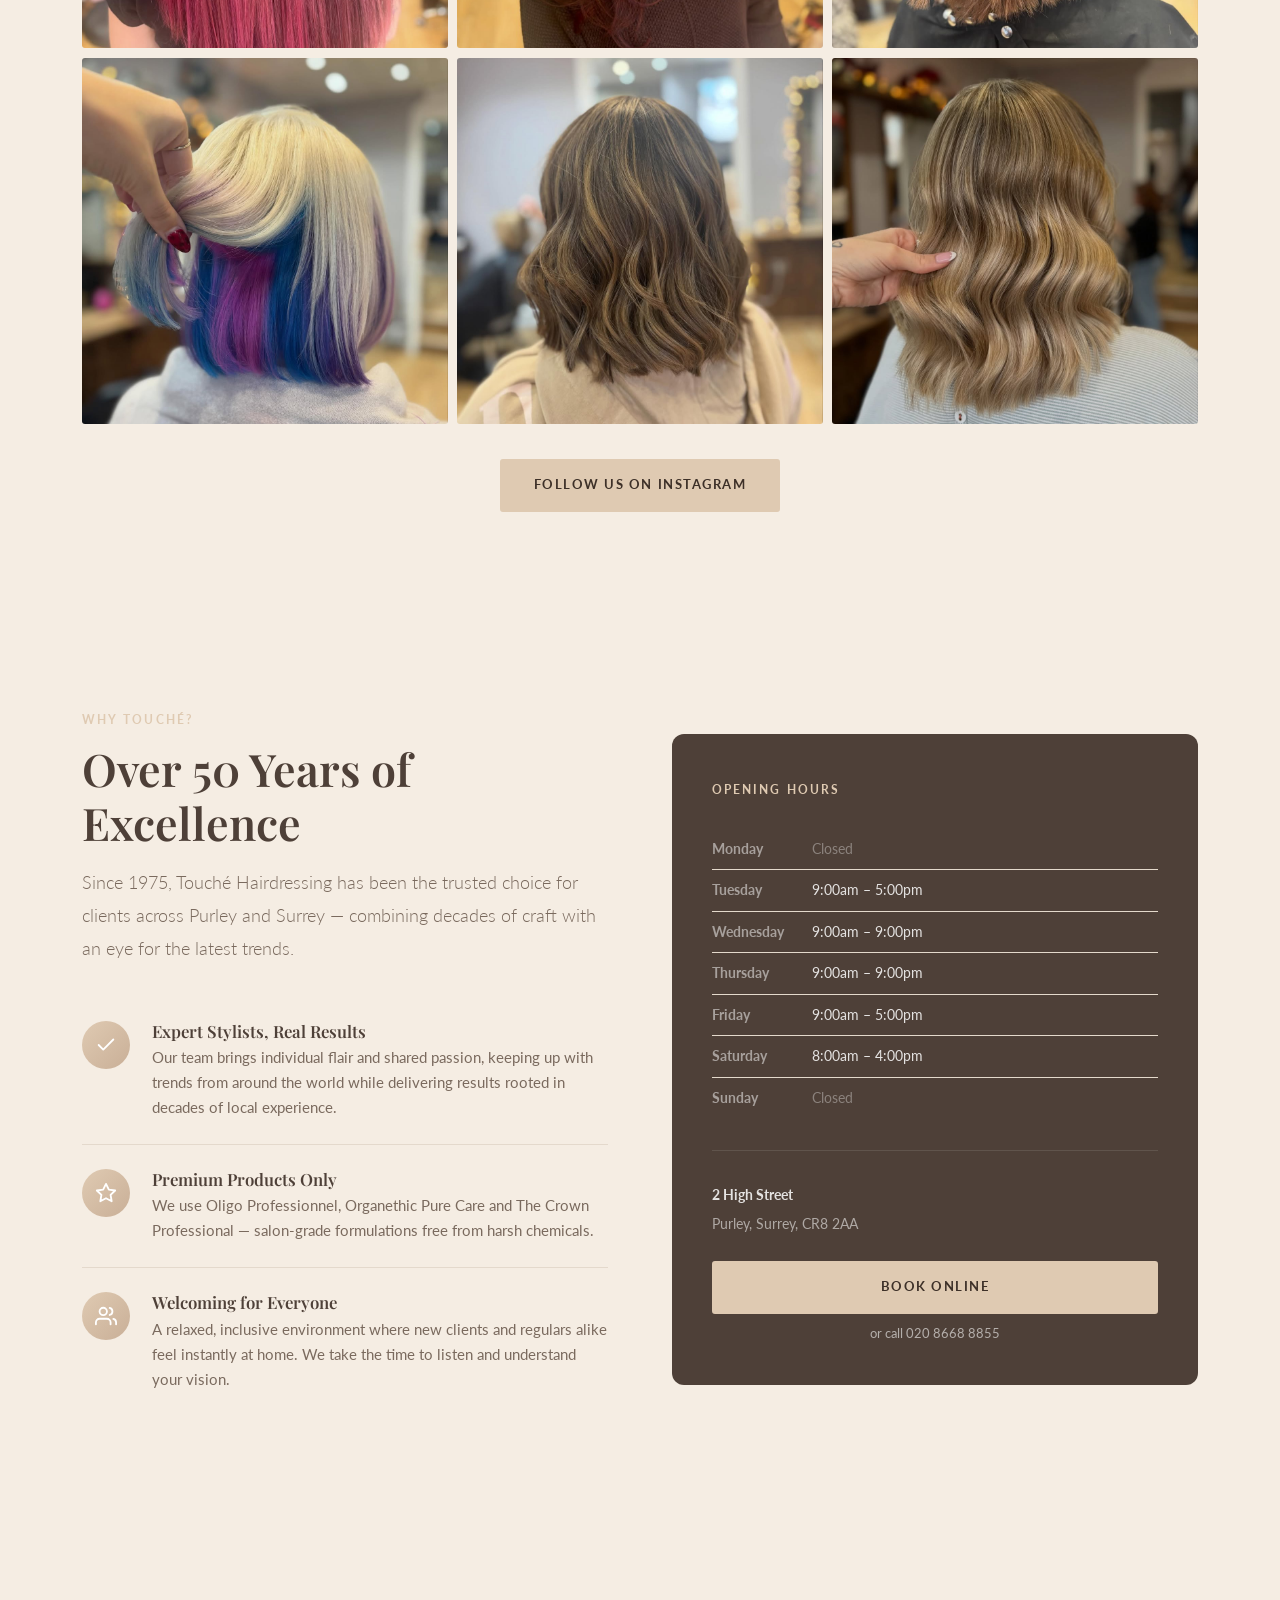
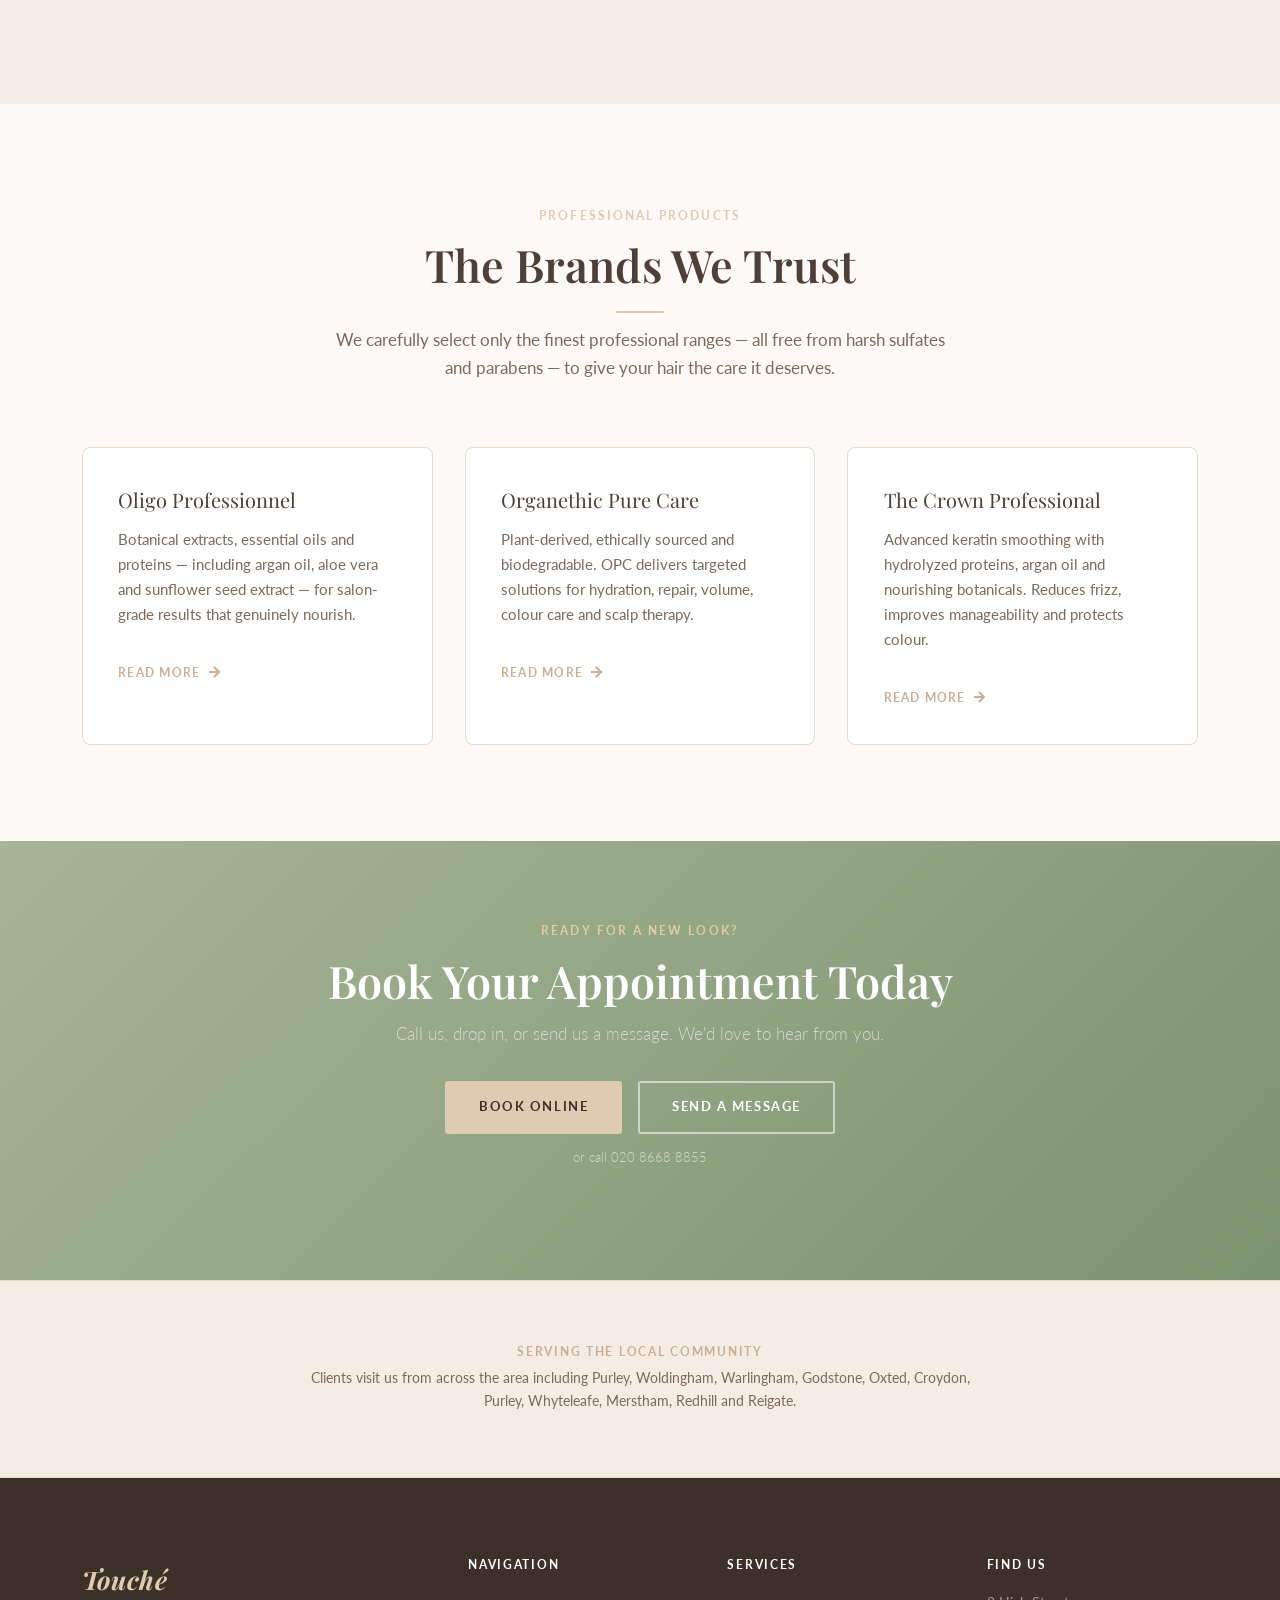
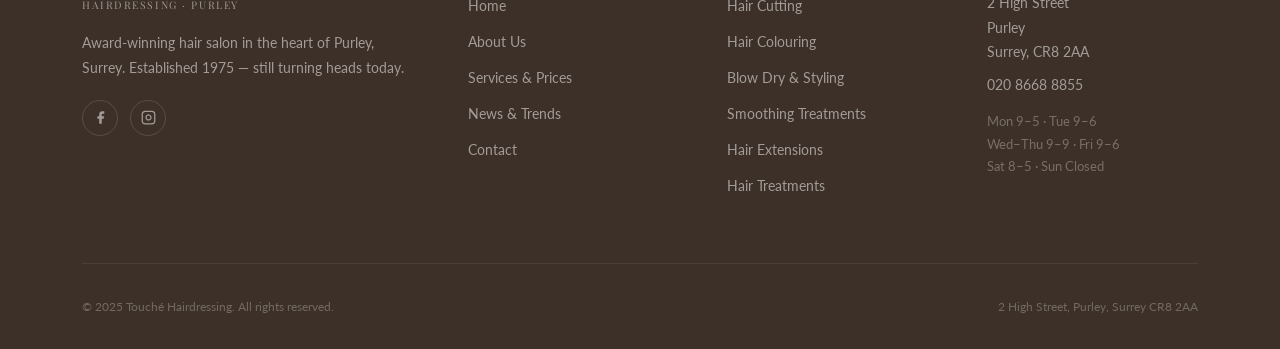
==== commit fd8639cf: "Booking portal links, phone under buttons, hero image swap - All nav CTAs → booking portal (Book Onl" ====
--- a/index.html
+++ b/index.html
@@ -86,7 +86,7 @@
       <li><a href="news/">News</a></li>
       <li><a href="contact.html">Contact</a></li>
     </ul>
-    <a href="tel:02086688855" class="btn btn--gold nav__cta">Book: 020 8668 8855</a>
+    <a href="https://s-iq.co/BookingPortal/dist/?salonid=87d9f85d-e9d9-4cce-bb3a-cd9e79d4d83f&amp;tab=contact" class="btn btn--gold nav__cta" target="_blank" rel="noopener">Book Online</a>
     <button class="nav__hamburger" aria-label="Toggle navigation menu" aria-expanded="false">
       <span></span><span></span><span></span>
     </button>
@@ -117,13 +117,14 @@
       <h1 class="hero__title">Hair That<br><em>Turns Heads.</em></h1>
       <p class="hero__subtitle">Over 50 years of expert colouring, cutting &amp; styling in the heart of Purley — trusted by clients across Surrey.</p>
       <div class="hero__ctas">
-        <a href="tel:02086688855" class="btn btn--gold">Book an Appointment</a>
+        <a href="https://s-iq.co/BookingPortal/dist/?salonid=87d9f85d-e9d9-4cce-bb3a-cd9e79d4d83f&amp;tab=contact" class="btn btn--gold" target="_blank" rel="noopener">Book an Appointment</a>
         <a href="services.html" class="btn btn--outline">View Services &amp; Prices</a>
       </div>
+      <p style="margin-top:0.75rem;font-size:0.82rem;"><a href="tel:02086688855" style="color:rgba(255,255,255,0.58);">or call 020 8668 8855</a></p>
     </div>
 
     <div class="hero__image">
-      <img src="Images/ths%20lady%20square.jpg" alt="Touché Hairdressing Purley — expert styling" loading="eager">
+      <img src="Images/front%20header%20image.jpg" alt="Touché Hairdressing Purley — expert styling" loading="eager">
     </div>
   </div>
 
@@ -397,9 +398,8 @@
           <strong style="color:rgba(255,255,255,0.85);">2 High Street</strong>
         </p>
         <p style="font-size:0.9rem;color:rgba(255,255,255,0.55);margin-bottom:1.5rem;">Purley, Surrey, CR8 2AA</p>
-        <a href="tel:02086688855" class="btn btn--gold" style="width:100%;text-align:center;display:block;">
-          Call 020 8668 8855
-        </a>
+        <a href="https://s-iq.co/BookingPortal/dist/?salonid=87d9f85d-e9d9-4cce-bb3a-cd9e79d4d83f&amp;tab=contact" class="btn btn--gold" style="width:100%;text-align:center;display:block;" target="_blank" rel="noopener">Book Online</a>
+        <p style="margin-top:0.6rem;font-size:0.8rem;text-align:center;"><a href="tel:02086688855" style="color:rgba(255,255,255,0.58);">or call 020 8668 8855</a></p>
       </div>
     </div>
   </div>
@@ -461,9 +461,10 @@
     <h2>Book Your Appointment Today</h2>
     <p>Call us, drop in, or send us a message. We'd love to hear from you.</p>
     <div style="display:flex;gap:1rem;justify-content:center;flex-wrap:wrap;">
-      <a href="tel:02086688855" class="btn btn--gold">Call 020 8668 8855</a>
+      <a href="https://s-iq.co/BookingPortal/dist/?salonid=87d9f85d-e9d9-4cce-bb3a-cd9e79d4d83f&amp;tab=contact" class="btn btn--gold" target="_blank" rel="noopener">Book Online</a>
       <a href="contact.html" class="btn btn--outline">Send a Message</a>
     </div>
+    <p style="margin-top:0.75rem;font-size:0.82rem;"><a href="tel:02086688855" style="color:rgba(255,255,255,0.58);">or call 020 8668 8855</a></p>
   </div>
 </div>
 
--- a/css/style.css
+++ b/css/style.css
@@ -7,18 +7,18 @@
 
 /* ===== VARIABLES ===== */
 :root {
-  --black:        #161310;
-  --dark:         #2C2118;
-  --gold:         #BFB2A3;
-  --gold-light:   #d4c4b5;
-  --gold-dark:    #9E9082;
-  --sage:         #819591;
-  --cream:        #f6f4f1;
-  --warm-white:   #edeae5;
-  --grey-light:   #ddd9d3;
-  --grey-mid:     #a09890;
-  --text:         #2a2520;
-  --text-light:   #6e645c;
+  --black:        #3d3028;
+  --dark:         #4e4038;
+  --gold:         #dfcab2;
+  --gold-light:   #ede0ce;
+  --gold-dark:    #c9af97;
+  --sage:         #a5b696;
+  --cream:        #fdf9f6;
+  --warm-white:   #f5ede3;
+  --grey-light:   #e4d9cc;
+  --grey-mid:     #b8a898;
+  --text:         #3d3028;
+  --text-light:   #7a6a5e;
   --white:        #ffffff;
 
   --font-serif:   'Playfair Display', Georgia, 'Times New Roman', serif;
@@ -125,7 +125,7 @@
   background: var(--gold-light);
   border-color: var(--gold-light);
   transform: translateY(-1px);
-  box-shadow: 0 6px 20px rgba(191,178,163,0.40);
+  box-shadow: 0 6px 20px rgba(223,202,178,0.40);
 }
 
 .btn--outline {
@@ -168,12 +168,12 @@
   z-index: 1000;
   height: var(--nav-height);
   background: var(--black);
-  border-bottom: 1px solid rgba(191,178,163,0.18);
+  border-bottom: 1px solid rgba(223,202,178,0.18);
   transition: box-shadow var(--transition);
 }
 
 .nav.scrolled {
-  box-shadow: 0 2px 24px rgba(0,0,0,0.35);
+  box-shadow: 0 2px 24px rgba(0,0,0,0.15);
 }
 
 .nav__container {
@@ -304,7 +304,7 @@
   height: 600px;
   top: -10%;
   left: -15%;
-  background: radial-gradient(circle, rgba(191,178,163,0.24) 0%, transparent 68%);
+  background: radial-gradient(circle, rgba(223,202,178,0.24) 0%, transparent 68%);
   filter: blur(72px);
   animation: glow1 14s ease-in-out infinite alternate;
 }
@@ -314,7 +314,7 @@
   height: 480px;
   bottom: -5%;
   right: -10%;
-  background: radial-gradient(circle, rgba(129,149,145,0.20) 0%, transparent 68%);
+  background: radial-gradient(circle, rgba(165,182,150,0.20) 0%, transparent 68%);
   filter: blur(90px);
   animation: glow2 18s ease-in-out infinite alternate;
 }
@@ -324,7 +324,7 @@
   height: 340px;
   top: 45%;
   left: 52%;
-  background: radial-gradient(circle, rgba(212,196,181,0.16) 0%, transparent 68%);
+  background: radial-gradient(circle, rgba(223,202,178,0.16) 0%, transparent 68%);
   filter: blur(60px);
   animation: glow3 22s ease-in-out infinite alternate;
 }
@@ -353,9 +353,9 @@
   position: absolute;
   inset: 0;
   background:
-    radial-gradient(ellipse 70% 60% at 15% 55%, rgba(191,178,163,0.12) 0%, transparent 65%),
-    radial-gradient(ellipse 50% 70% at 85% 40%, rgba(129,149,145,0.07) 0%, transparent 60%),
-    linear-gradient(160deg, #100d0a 0%, #1a1714 45%, #201d19 70%, #100d0a 100%);
+    radial-gradient(ellipse 70% 60% at 15% 55%, rgba(223,202,178,0.12) 0%, transparent 65%),
+    radial-gradient(ellipse 50% 70% at 85% 40%, rgba(165,182,150,0.07) 0%, transparent 60%),
+    linear-gradient(160deg, #2e231a 0%, #3d3028 45%, #3d3028 70%, #2e231a 100%);
   z-index: 0;
 }
 
@@ -369,8 +369,8 @@
       45deg,
       transparent 0px,
       transparent 40px,
-      rgba(191,178,163,0.025) 40px,
-      rgba(191,178,163,0.025) 41px
+      rgba(223,202,178,0.025) 40px,
+      rgba(223,202,178,0.025) 41px
     );
   z-index: 0;
 }
@@ -403,9 +403,9 @@
   border-radius: 16px;
   overflow: hidden;
   box-shadow:
-    0 0 0 1px rgba(191,178,163,0.16),
-    0 32px 80px rgba(0,0,0,0.50),
-    0 0 80px rgba(191,178,163,0.06);
+    0 0 0 1px rgba(223,202,178,0.16),
+    0 32px 80px rgba(0,0,0,0.25),
+    0 0 80px rgba(223,202,178,0.06);
   animation: heroImgReveal 1.2s ease forwards;
 }
 
@@ -428,8 +428,8 @@
   position: absolute;
   inset: 0;
   background:
-    linear-gradient(to right, rgba(16,13,10,0.70) 0%, transparent 38%),
-    linear-gradient(to bottom, rgba(16,13,10,0.22) 0%, transparent 18%);
+    linear-gradient(to right, rgba(46,35,26,0.50) 0%, transparent 38%),
+    linear-gradient(to bottom, rgba(46,35,26,0.12) 0%, transparent 18%);
   pointer-events: none;
   border-radius: 16px;
 }
@@ -441,7 +441,7 @@
   letter-spacing: 0.22em;
   text-transform: uppercase;
   color: var(--gold);
-  border: 1px solid rgba(191,178,163,0.35);
+  border: 1px solid rgba(223,202,178,0.35);
   padding: 0.45rem 1.2rem;
   margin-bottom: 1.8rem;
   border-radius: 2px;
@@ -498,7 +498,7 @@
   display: block;
   width: 1px;
   height: 40px;
-  background: linear-gradient(to bottom, rgba(191,178,163,0.60), transparent);
+  background: linear-gradient(to bottom, rgba(223,202,178,0.60), transparent);
   animation: scrollLine 2s ease-in-out infinite;
 }
 
@@ -521,8 +521,8 @@
   position: absolute;
   inset: 0;
   background:
-    radial-gradient(ellipse 60% 80% at 50% 100%, rgba(191,178,163,0.12) 0%, transparent 65%),
-    linear-gradient(180deg, #100d0a 0%, #1a1714 100%);
+    radial-gradient(ellipse 60% 80% at 50% 100%, rgba(223,202,178,0.12) 0%, transparent 65%),
+    linear-gradient(180deg, #2e231a 0%, #3d3028 100%);
   z-index: 0;
 }
 
@@ -535,9 +535,9 @@
 
 .page-hero--img::before {
   background: linear-gradient(180deg,
-    rgba(22,19,16,0.72) 0%,
-    rgba(22,19,16,0.60) 50%,
-    rgba(22,19,16,0.82) 100%);
+    rgba(46,35,26,0.60) 0%,
+    rgba(46,35,26,0.48) 50%,
+    rgba(46,35,26,0.70) 100%);
 }
 
 .page-hero__content {
@@ -696,7 +696,7 @@
 
 .service-card__icon {
   height: 220px;
-  background: linear-gradient(135deg, var(--dark) 0%, #251E18 100%);
+  background: linear-gradient(135deg, #a5b696 0%, #7d9270 100%);
   display: flex;
   align-items: center;
   justify-content: center;
@@ -711,7 +711,7 @@
   right: -30px;
   width: 120px;
   height: 120px;
-  border: 2px solid rgba(191,178,163,0.18);
+  border: 2px solid rgba(223,202,178,0.18);
   border-radius: 50%;
 }
 
@@ -929,7 +929,7 @@
 
 .pricing-note {
   background: linear-gradient(135deg, #f8f6f3 0%, #f0ece6 100%);
-  border: 1px solid rgba(191,178,163,0.28);
+  border: 1px solid rgba(223,202,178,0.28);
   border-radius: var(--radius-lg);
   padding: 2rem 2.5rem;
   margin-top: 3rem;
@@ -1070,7 +1070,7 @@
 .form-group textarea:focus,
 .form-group select:focus {
   border-color: var(--gold);
-  box-shadow: 0 0 0 3px rgba(191,178,163,0.15);
+  box-shadow: 0 0 0 3px rgba(223,202,178,0.15);
 }
 
 .form-group textarea {
@@ -1112,7 +1112,7 @@
 
 .blog-card__img {
   height: 200px;
-  background: linear-gradient(135deg, var(--dark) 0%, #251E18 100%);
+  background: linear-gradient(135deg, #a5b696 0%, #7d9270 100%);
   position: relative;
   overflow: hidden;
 }
@@ -1121,32 +1121,32 @@
   content: '';
   position: absolute;
   inset: 0;
-  background: linear-gradient(135deg, rgba(191,178,163,0.18) 0%, transparent 70%);
+  background: linear-gradient(135deg, rgba(223,202,178,0.18) 0%, transparent 70%);
 }
 
 .blog-card__img--autumn {
-  background: linear-gradient(135deg, #1e1710 0%, #28200f 60%, #161008 100%);
+  background: linear-gradient(135deg, #dfcab2 0%, #c9af97 60%, #b89b82 100%);
 }
 .blog-card__img--oligo {
-  background: linear-gradient(135deg, #0e1824 0%, #142030 60%, #0a1018 100%);
+  background: linear-gradient(135deg, #a5b696 0%, #8da37e 60%, #7d9270 100%);
 }
 .blog-card__img--opc {
-  background: linear-gradient(135deg, #1a1610 0%, #241e12 60%, #14100a 100%);
+  background: linear-gradient(135deg, #c4cfbb 0%, #a5b696 60%, #8da37e 100%);
 }
 .blog-card__img--crown {
-  background: linear-gradient(135deg, #1e1c14 0%, #28241a 60%, #161410 100%);
+  background: linear-gradient(135deg, #dfcab2 0%, #c9af97 60%, #b89b82 100%);
 }
 .blog-card__img--trends {
-  background: linear-gradient(135deg, #1e1710 0%, #28200f 60%, #161008 100%);
+  background: linear-gradient(135deg, #c4cfbb 0%, #a5b696 60%, #8da37e 100%);
 }
 .blog-card__img--products {
-  background: linear-gradient(135deg, #1a1610 0%, #241e12 60%, #14100a 100%);
+  background: linear-gradient(135deg, #a5b696 0%, #8da37e 60%, #7d9270 100%);
 }
 .blog-card__img--news {
-  background: linear-gradient(135deg, #141820 0%, #1c2030 60%, #10141a 100%);
+  background: linear-gradient(135deg, #dfcab2 0%, #c9af97 60%, #b89b82 100%);
 }
 .blog-card__img--advice {
-  background: linear-gradient(135deg, #1c1810 0%, #261e14 60%, #14100a 100%);
+  background: linear-gradient(135deg, #a5b696 0%, #8da37e 60%, #7d9270 100%);
 }
 
 .blog-card__body {
@@ -1278,7 +1278,7 @@
 .article-cta {
   margin-top: 3rem;
   padding: 2.5rem;
-  background: linear-gradient(135deg, var(--dark) 0%, #251E18 100%);
+  background: linear-gradient(135deg, #a5b696 0%, #7d9270 100%);
   border-radius: var(--radius-lg);
   text-align: center;
 }
@@ -1297,7 +1297,7 @@
 
 /* ===== CTA BAND ===== */
 .cta-band {
-  background: linear-gradient(135deg, var(--dark) 0%, #251E18 100%);
+  background: linear-gradient(135deg, #a5b696 0%, #7d9270 100%);
   padding: 5rem 0;
   text-align: center;
 }
@@ -1578,7 +1578,7 @@
   border-radius: 50%;
   background: var(--dark);
   color: var(--gold);
-  border: 1px solid rgba(191,178,163,0.28);
+  border: 1px solid rgba(223,202,178,0.28);
   cursor: pointer;
   display: flex;
   align-items: center;
@@ -1693,7 +1693,7 @@
   position: absolute;
   top: 0.55rem;
   right: 0.55rem;
-  background: rgba(22,19,16,0.60);
+  background: rgba(46,35,26,0.48);
   color: var(--white);
   border-radius: 50%;
   width: 26px;
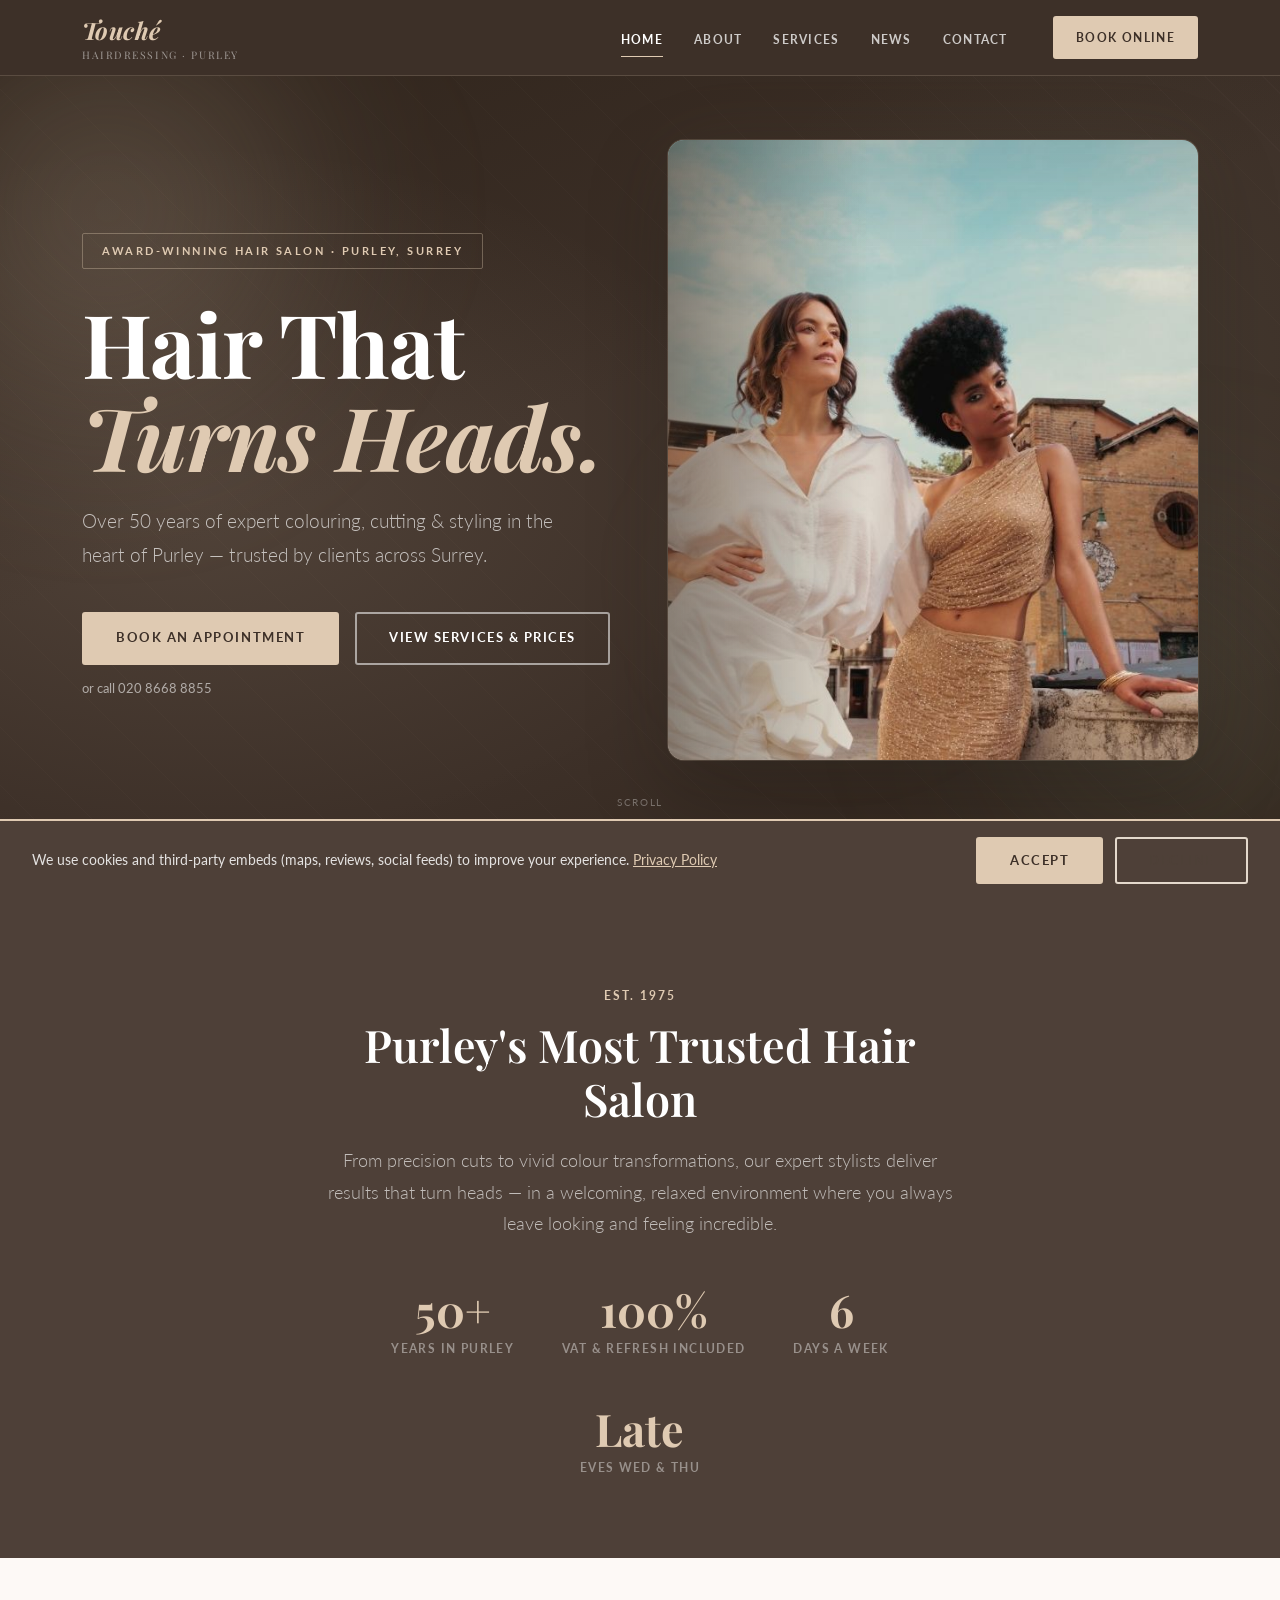
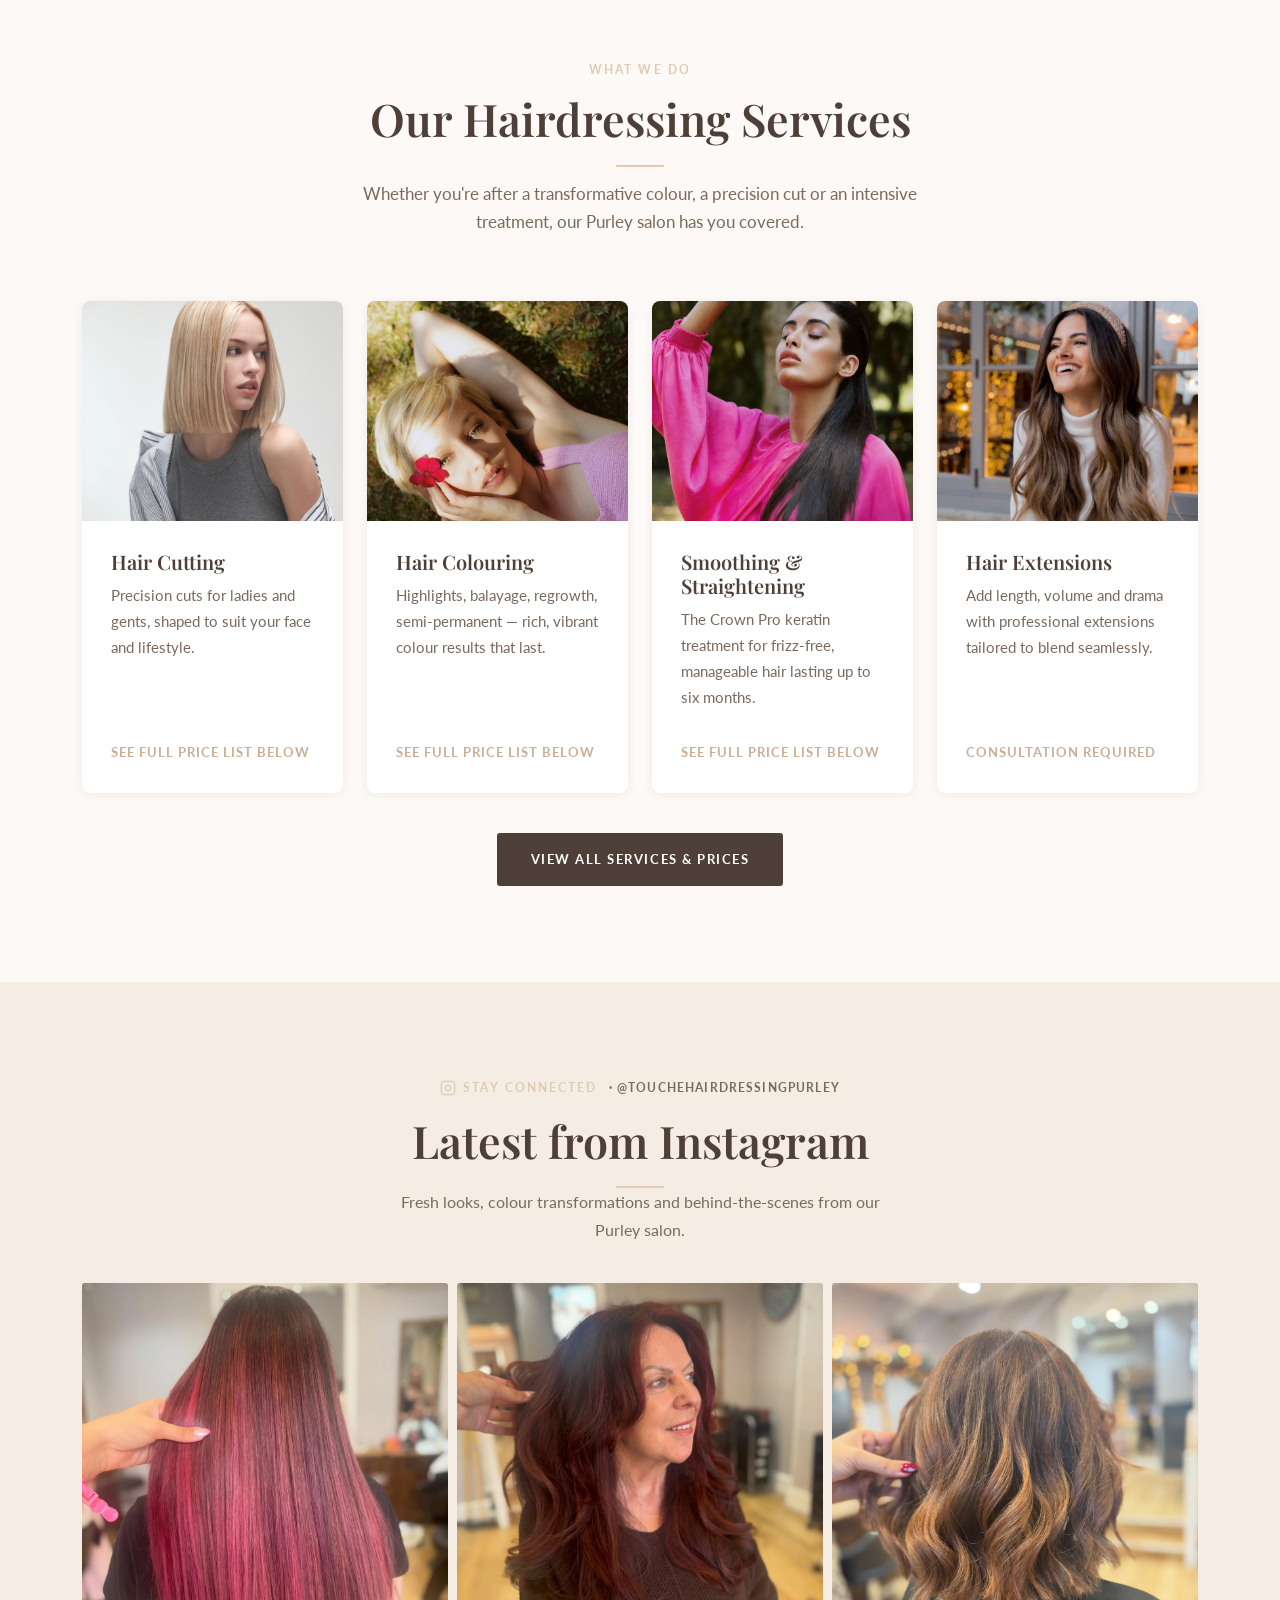
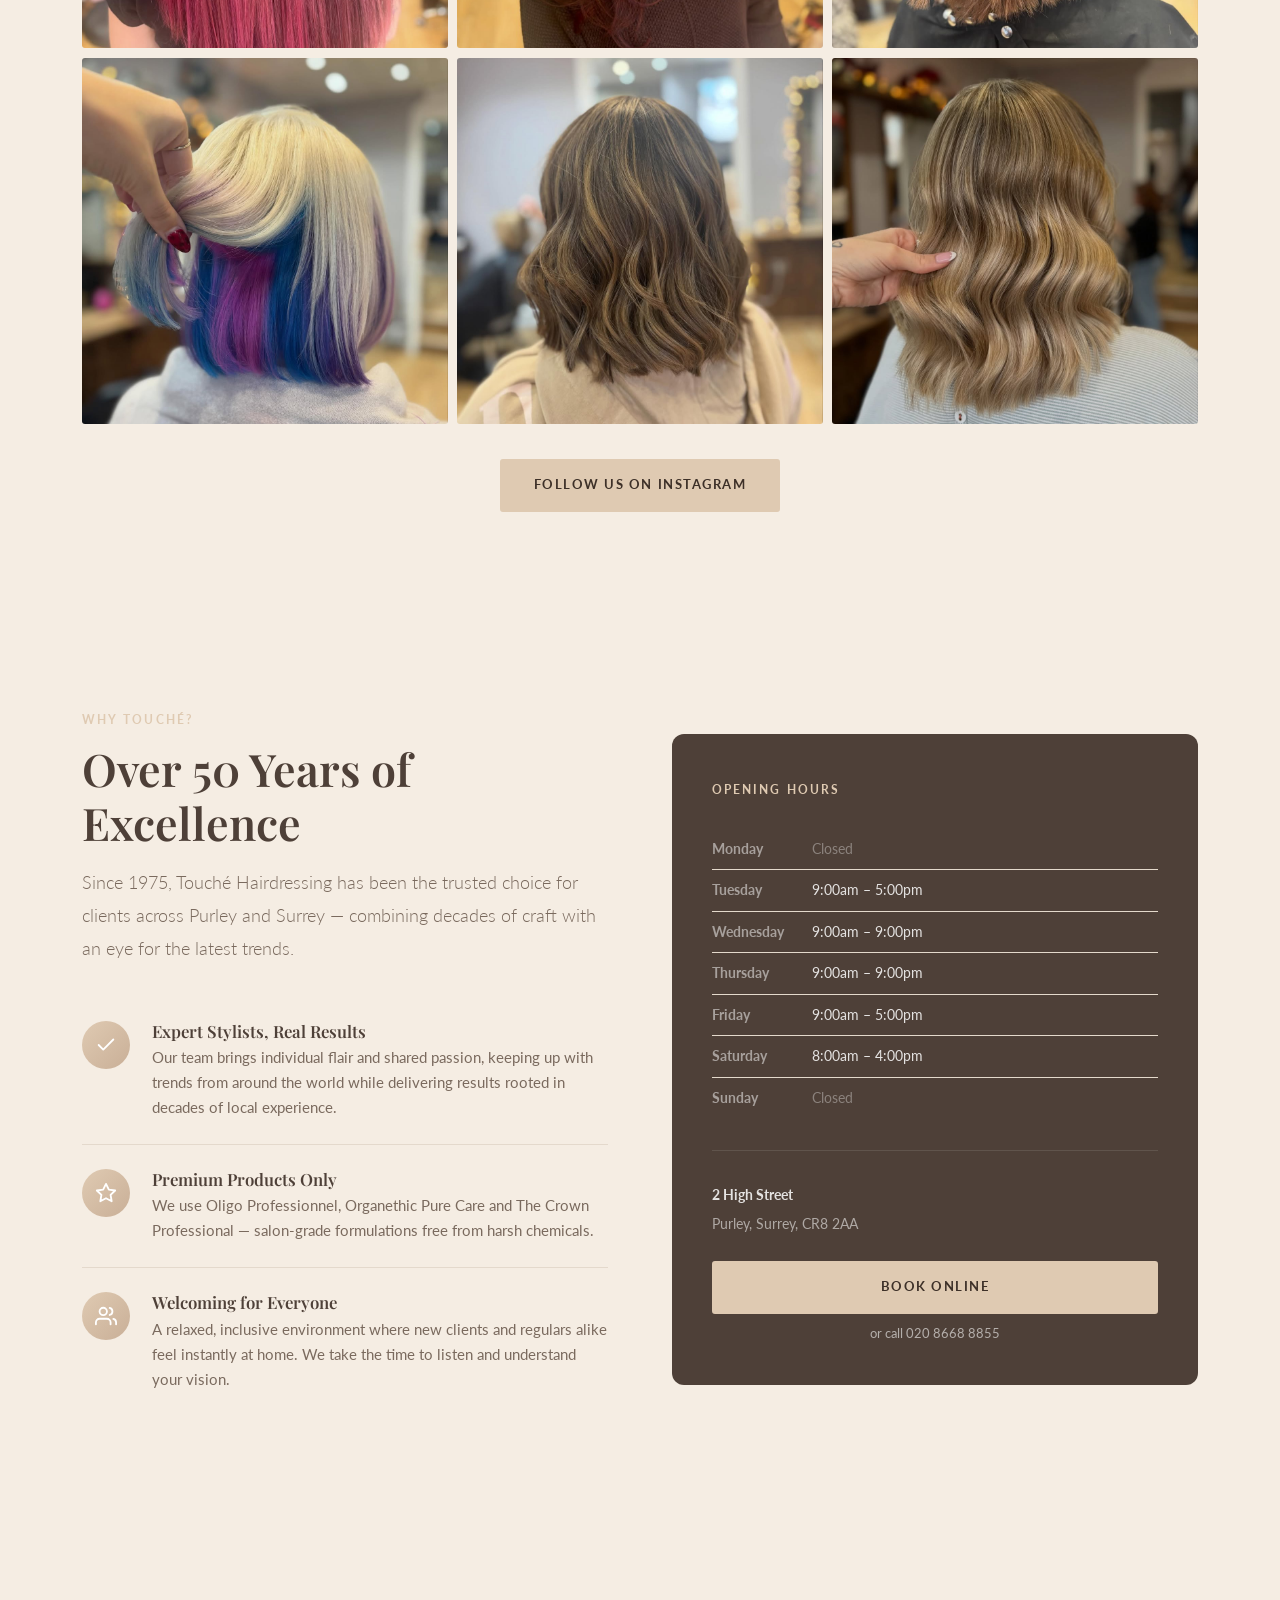
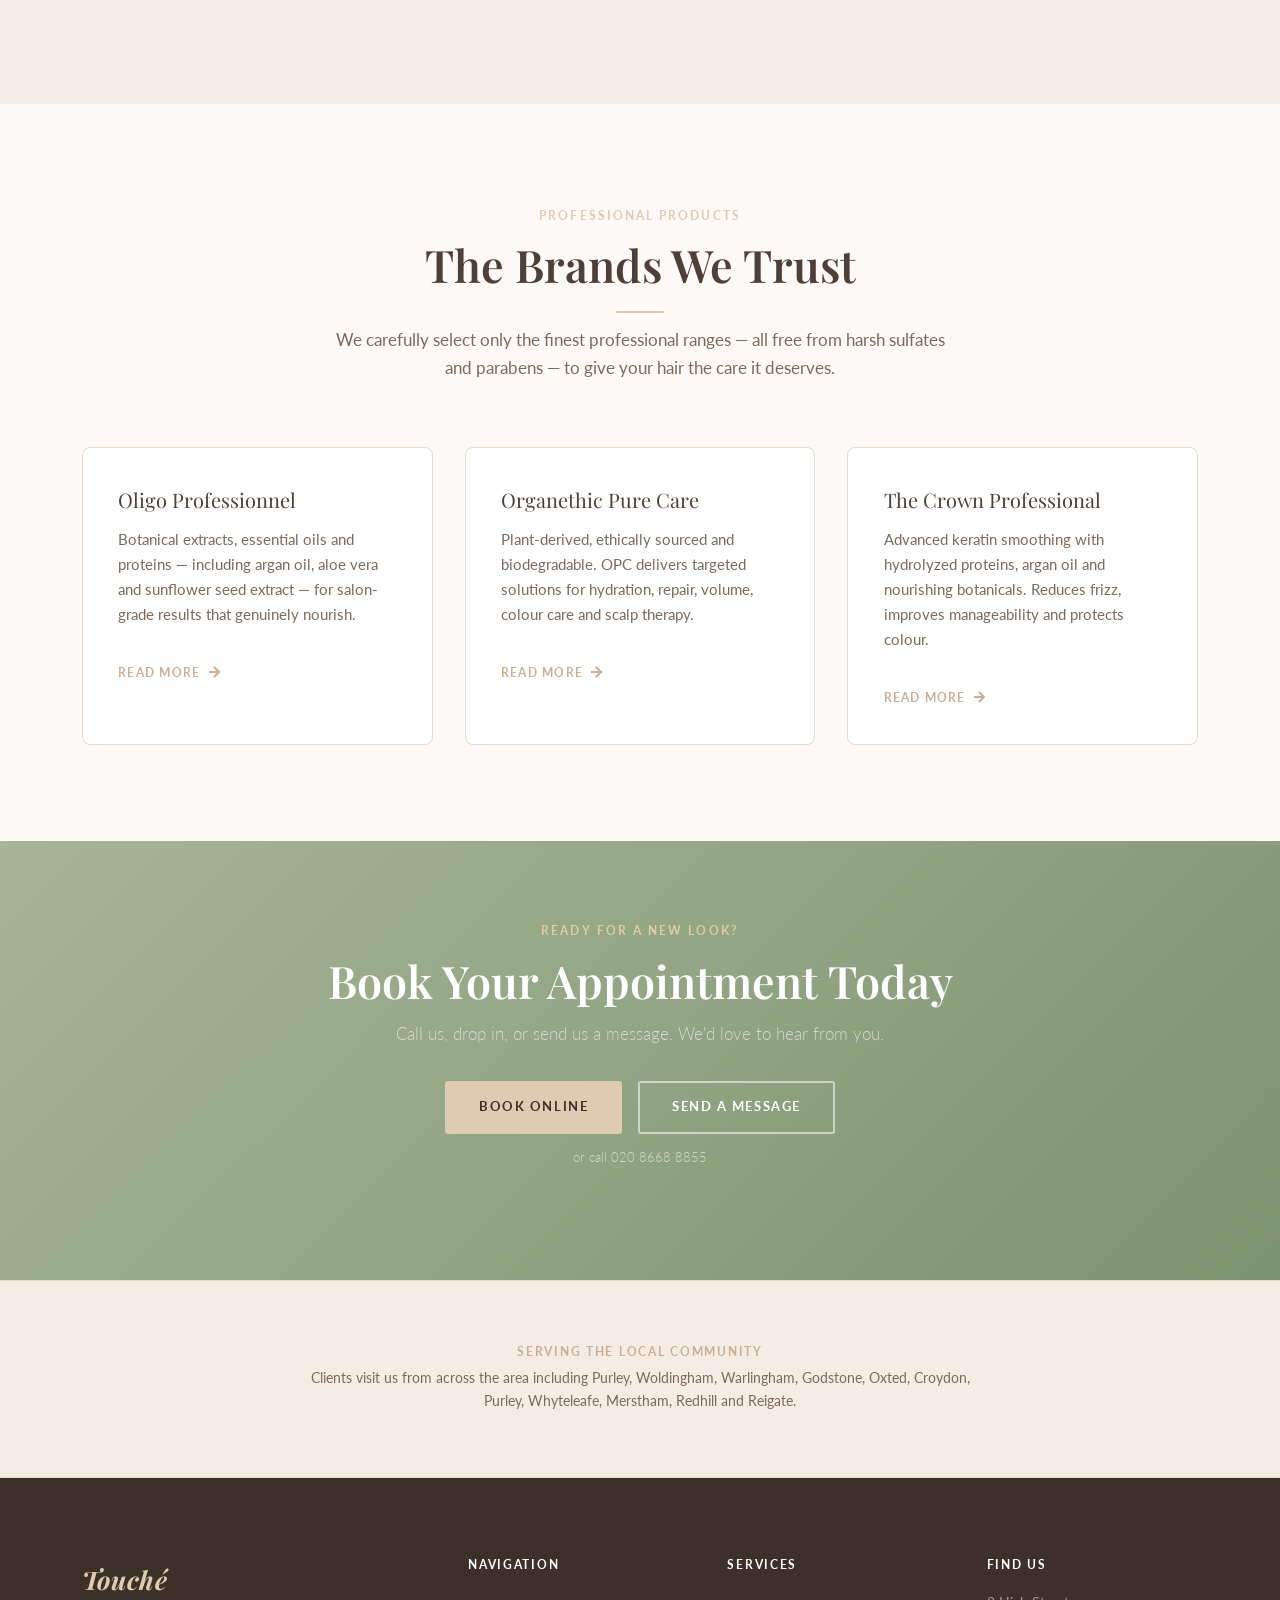
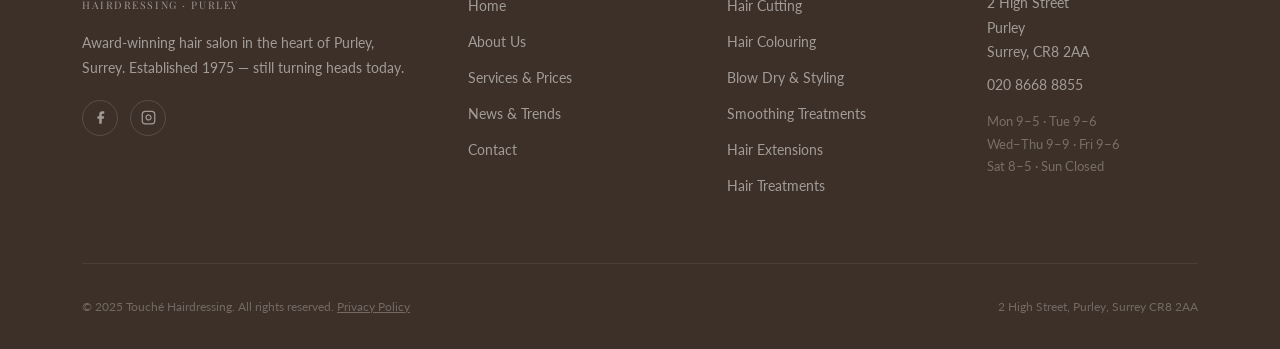
==== commit ebfad9bc: "Add cookie consent banner and privacy policy Co-Authored-By: Claude Sonnet 4.6 <noreply@anthropic.co" ====
--- a/index.html
+++ b/index.html
@@ -408,8 +408,8 @@
 <!-- ===== SALONSPY WIDGET ===== -->
 <section class="section section--cream" id="section-reviews" aria-label="Reviews">
   <div class="container" style="text-align:center;">
-    <script async src="https://www.salonspy.com/widgets/v2/dist/js/widget.min.js"></script>
-    <salonspy-widget data-token="cb38b69e49a0d4ace4aa6e8e24d82dcb" data-type="salon"></salonspy-widget>
+    <script data-src="https://www.salonspy.com/widgets/v2/dist/js/widget.min.js" data-async="true"></script>
+    <salonspy-widget data-token="4b972948d57d97c22d6d79c3f90ad162" data-type="salon"></salonspy-widget>
   </div>
 </section>
 
@@ -528,7 +528,7 @@
     </div>
 
     <div class="footer__bottom">
-      <p>&copy; 2025 Touché Hairdressing. All rights reserved.</p>
+      <p>&copy; 2025 Touché Hairdressing. All rights reserved. <a href="/privacy.html" style="color:inherit;text-decoration:underline;">Privacy Policy</a></p>
       <p>2 High Street, Purley, Surrey CR8 2AA</p>
     </div>
   </div>
@@ -539,6 +539,15 @@
   <svg width="18" height="18" viewBox="0 0 24 24" fill="none" stroke="currentColor" stroke-width="2.5" stroke-linecap="round" stroke-linejoin="round"><polyline points="18 15 12 9 6 15"/></svg>
 </button>
 
+<!-- ===== COOKIE BANNER ===== -->
+<div id="cookie-banner" style="display:none;" role="dialog" aria-label="Cookie consent">
+  <p>We use cookies and third-party embeds (maps, reviews, social feeds) to improve your experience. <a href="/privacy.html">Privacy Policy</a></p>
+  <div class="cookie-banner__btns">
+    <button onclick="cookieAccept()" class="btn btn--gold">Accept</button>
+    <button onclick="cookieDecline()" class="btn btn--outline-dark">Decline</button>
+  </div>
+</div>
+<script src="js/cookies.js"></script>
 <script src="js/main.js"></script>
 <script src="js/cms.js"></script>
 <script>
--- a/css/style.css
+++ b/css/style.css
@@ -1785,3 +1785,46 @@
 
   .instagram-grid { grid-template-columns: repeat(2, 1fr); gap: 0.4rem; }
 }
+
+/* ===== COOKIE BANNER ===== */
+#cookie-banner {
+  position: fixed;
+  bottom: 0;
+  left: 0;
+  right: 0;
+  background: var(--dark);
+  color: rgba(255,255,255,0.85);
+  padding: 1rem 2rem;
+  display: flex;
+  align-items: center;
+  justify-content: space-between;
+  gap: 1.5rem;
+  z-index: 9999;
+  border-top: 2px solid var(--gold);
+  flex-wrap: wrap;
+}
+#cookie-banner p {
+  margin: 0;
+  font-size: 0.85rem;
+  flex: 1;
+  min-width: 200px;
+}
+#cookie-banner a {
+  color: var(--gold);
+  text-decoration: underline;
+}
+.cookie-banner__btns {
+  display: flex;
+  gap: 0.75rem;
+  flex-shrink: 0;
+}
+.consent-placeholder {
+  display: none;
+  background: var(--warm-white);
+  border: 1px solid var(--grey-light);
+  border-radius: 8px;
+  padding: 2rem;
+  text-align: center;
+  color: var(--text-light);
+  font-size: 0.9rem;
+}
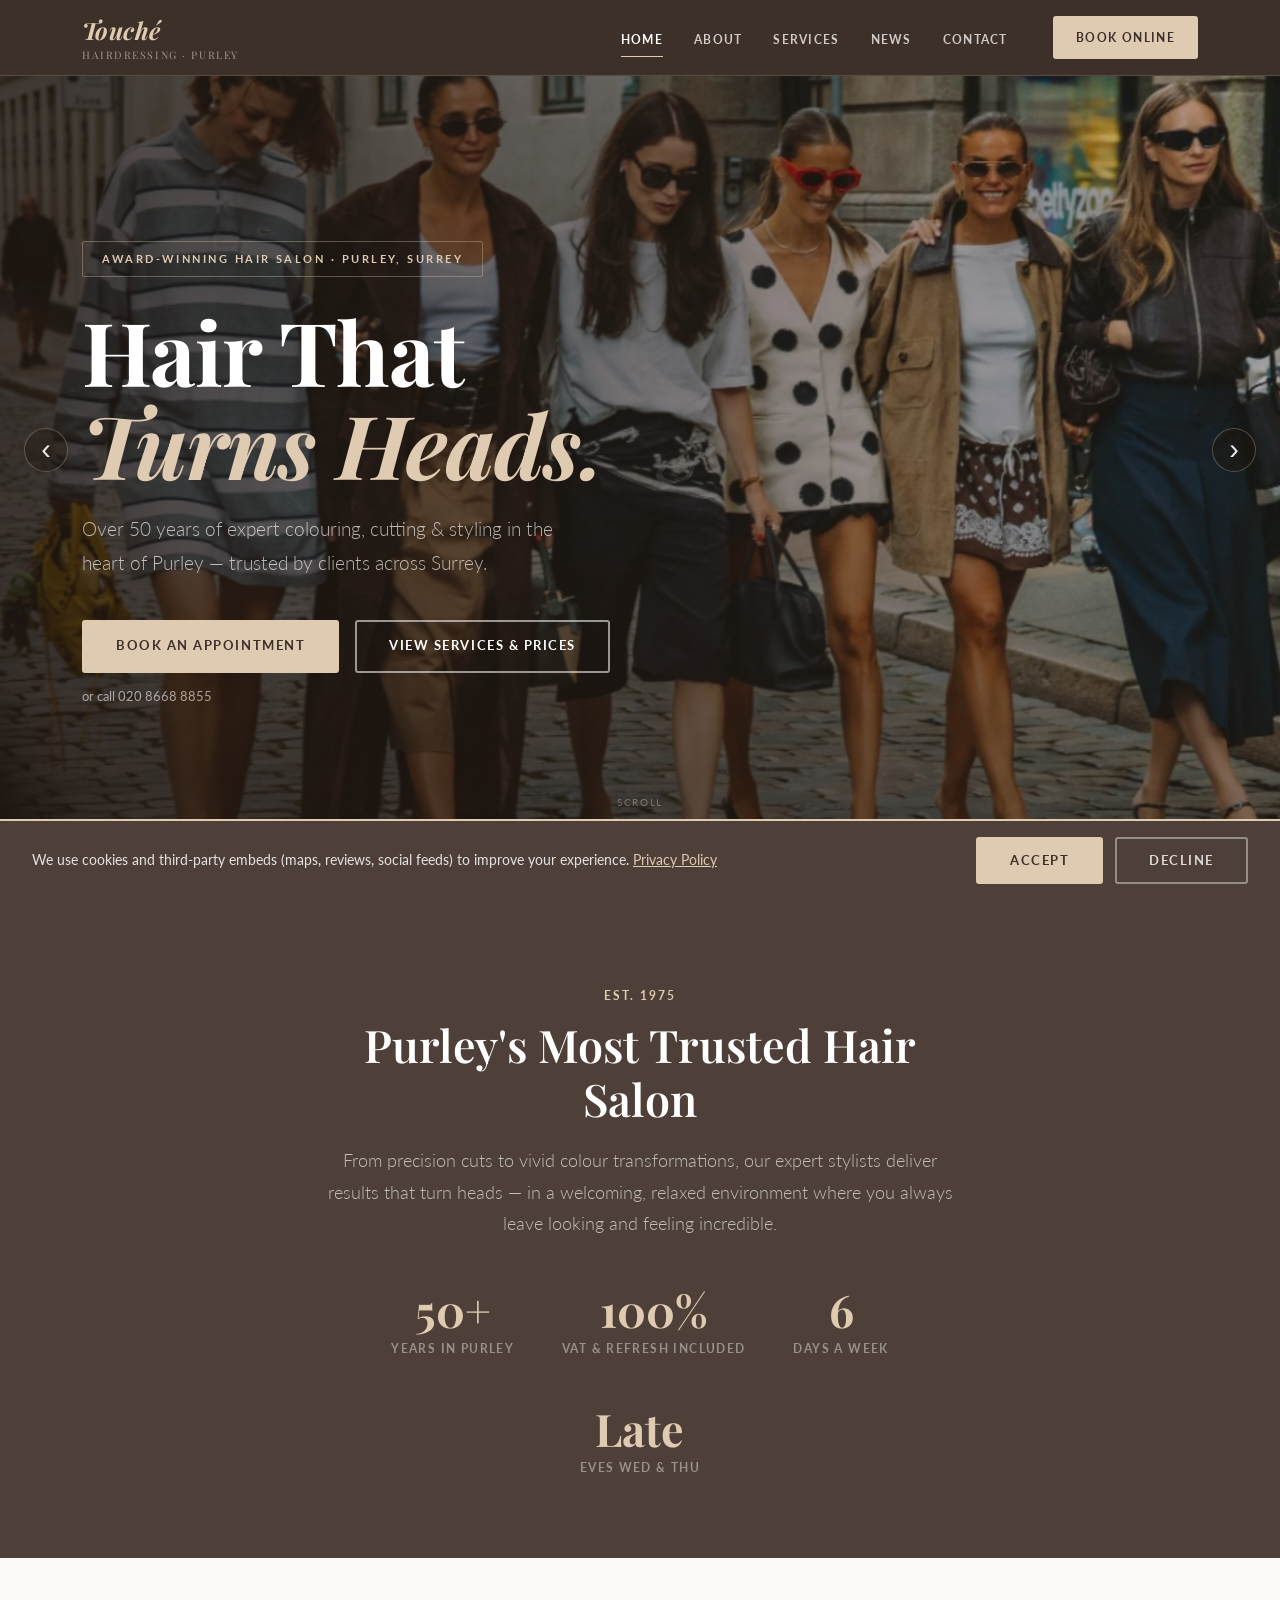
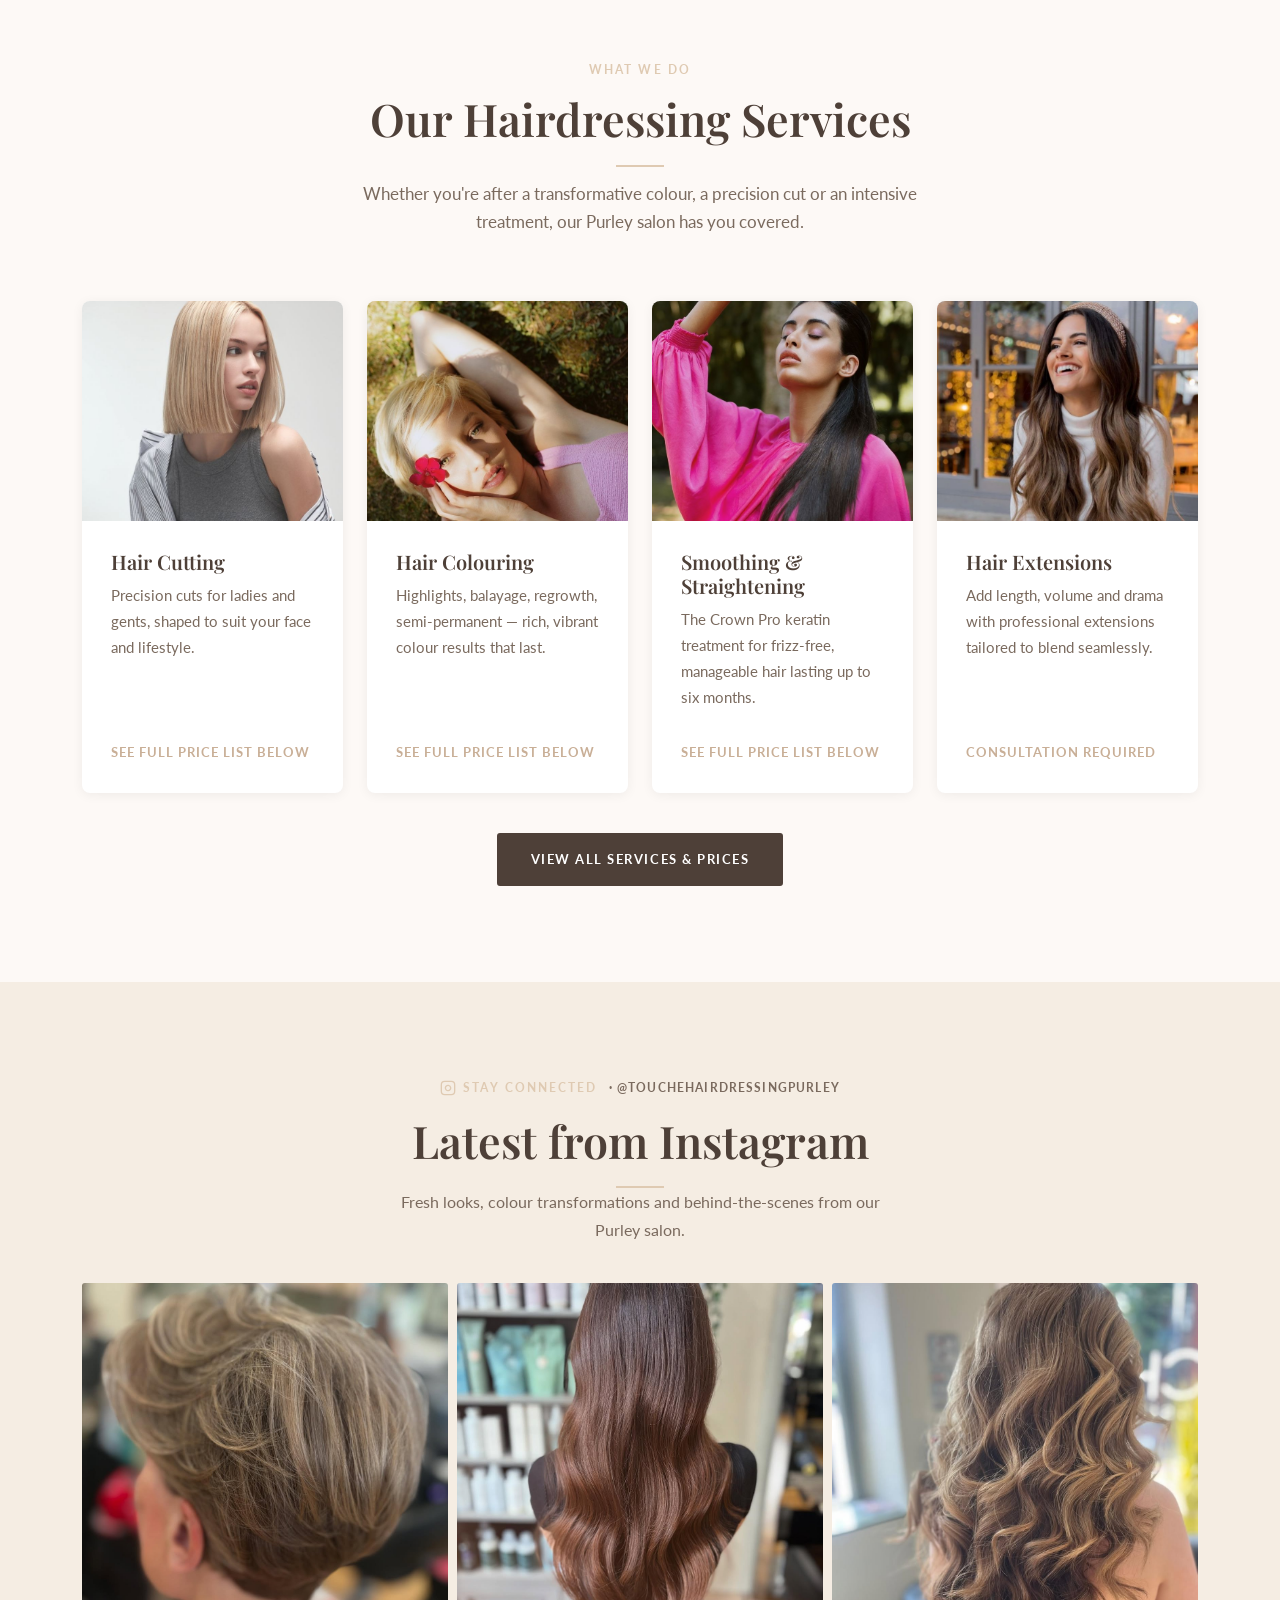
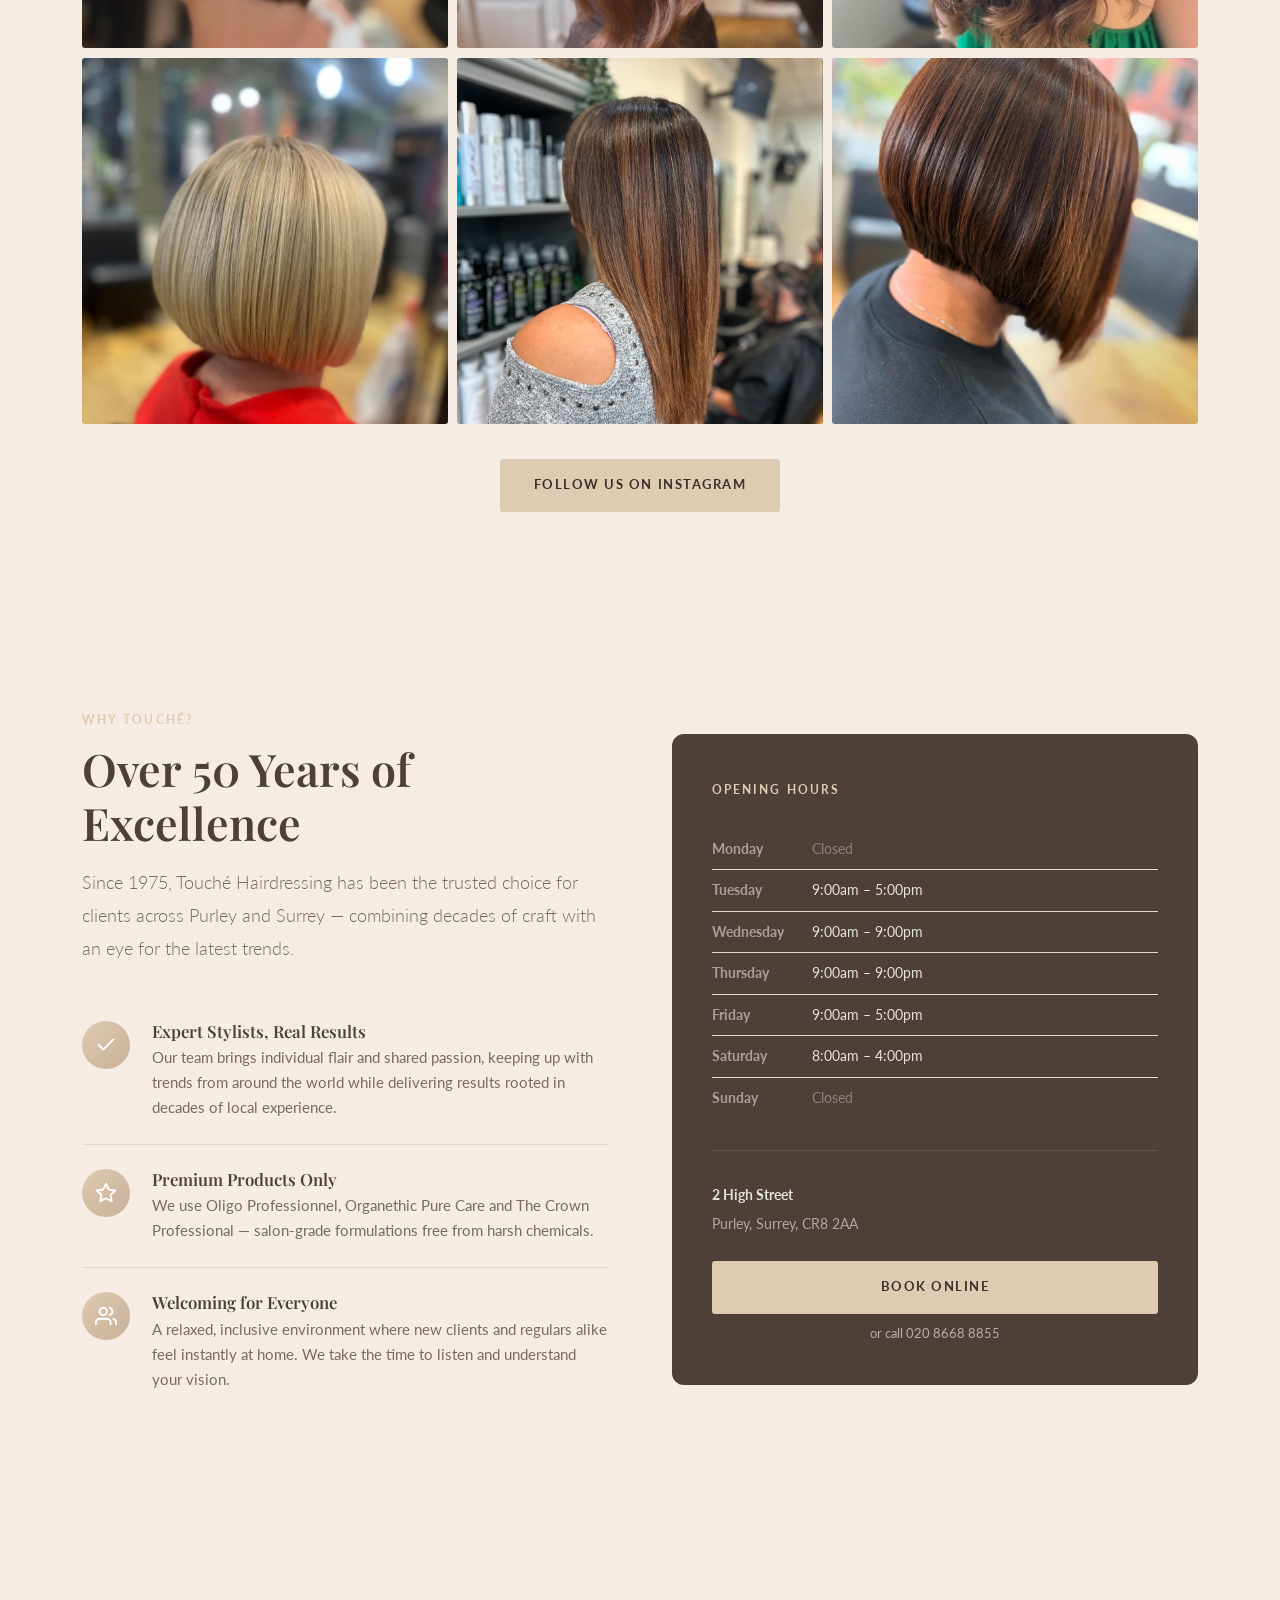
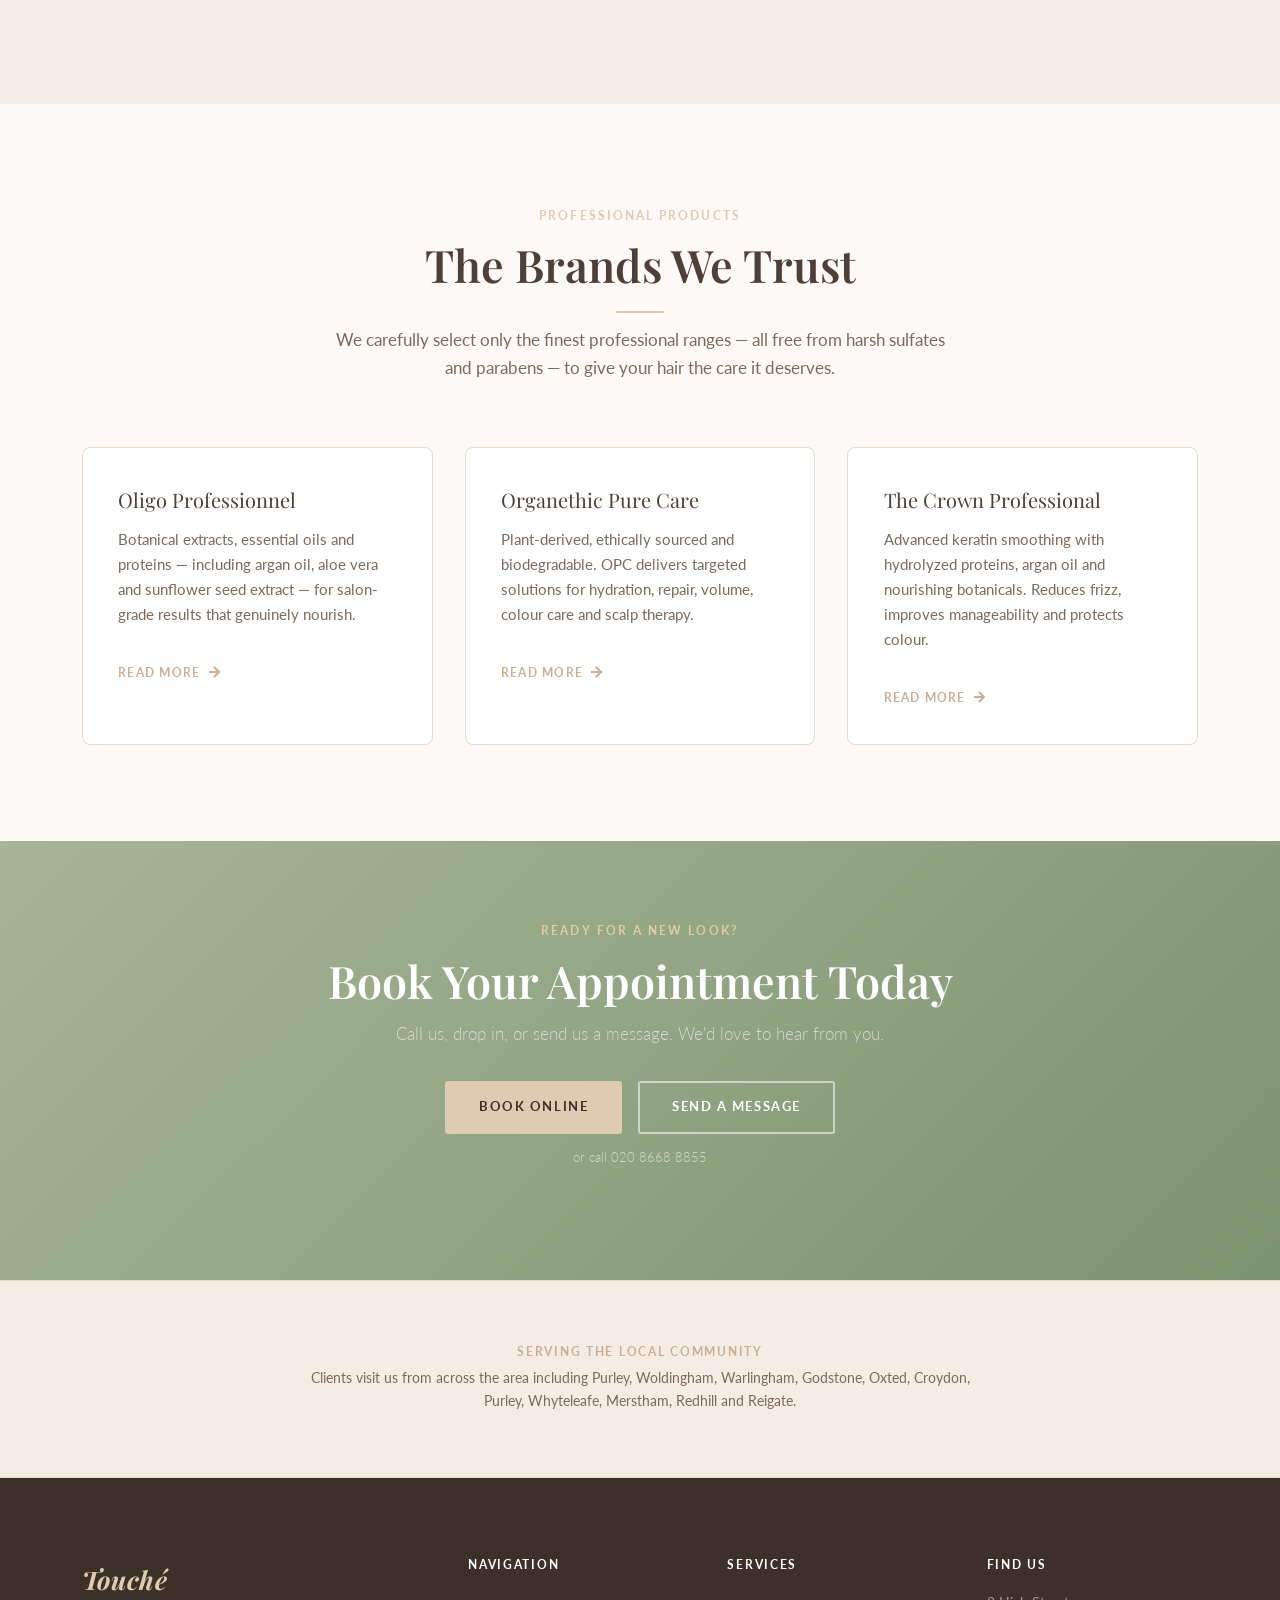
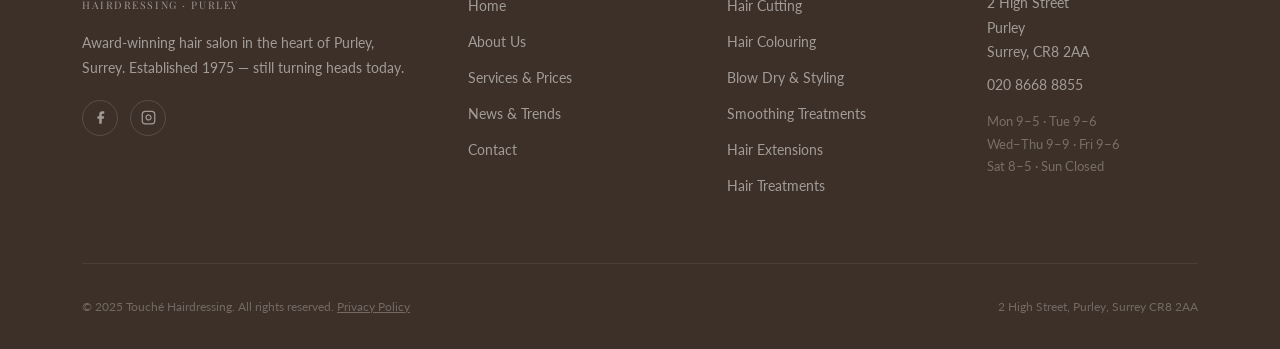
==== commit 4e8da4b7: "Replace hero image with full-bleed carousel Swaps the two-column hero layout for a full-viewport cro" ====
--- a/index.html
+++ b/index.html
@@ -105,11 +105,17 @@
 
 <!-- ===== HERO ===== -->
 <section class="hero" id="section-hero" aria-label="Welcome to Touché Hairdressing">
-  <!-- Replace .hero::before gradient with a real background image via inline style:
-       style="background: url('images/hero.jpg') center/cover no-repeat;" -->
-  <div class="hero__glow hero__glow--1" aria-hidden="true"></div>
-  <div class="hero__glow hero__glow--2" aria-hidden="true"></div>
-  <div class="hero__glow hero__glow--3" aria-hidden="true"></div>
+
+  <!-- Full-bleed background carousel -->
+  <div class="hero__carousel" aria-hidden="true">
+    <img src="Images/hero_image_1.jpg" alt="" class="carousel__slide carousel__slide--active" loading="eager">
+    <img src="Images/hero_image_2.jpg" alt="" class="carousel__slide" loading="lazy">
+    <img src="Images/hero_image_3.jpg" alt="" class="carousel__slide" loading="lazy">
+    <img src="Images/hero_image_4.jpg" alt="" class="carousel__slide" loading="lazy">
+  </div>
+
+  <!-- Gradient overlay for text legibility -->
+  <div class="hero__overlay" aria-hidden="true"></div>
 
   <div class="hero__inner">
     <div class="hero__content">
@@ -122,10 +128,16 @@
       </div>
       <p style="margin-top:0.75rem;font-size:0.82rem;"><a href="tel:02086688855" style="color:rgba(255,255,255,0.58);">or call 020 8668 8855</a></p>
     </div>
-
-    <div class="hero__image">
-      <img src="Images/front%20header%20image.jpg" alt="Touché Hairdressing Purley — expert styling" loading="eager">
-    </div>
+  </div>
+
+  <!-- Carousel controls -->
+  <button class="carousel__btn carousel__btn--prev" aria-label="Previous image">&#8249;</button>
+  <button class="carousel__btn carousel__btn--next" aria-label="Next image">&#8250;</button>
+  <div class="carousel__dots" aria-hidden="true">
+    <span class="carousel__dot carousel__dot--active"></span>
+    <span class="carousel__dot"></span>
+    <span class="carousel__dot"></span>
+    <span class="carousel__dot"></span>
   </div>
 
   <div class="hero__scroll" aria-hidden="true">Scroll</div>
--- a/css/style.css
+++ b/css/style.css
@@ -375,63 +375,113 @@
   z-index: 0;
 }
 
-/* Two-column inner wrapper */
+/* Full-bleed background carousel */
+.hero__carousel {
+  position: absolute;
+  inset: 0;
+  z-index: 0;
+}
+
+/* Gradient overlay — keeps text legible over any photo */
+.hero__overlay {
+  position: absolute;
+  inset: 0;
+  z-index: 1;
+  background:
+    linear-gradient(to right, rgba(30,20,14,0.78) 0%, rgba(30,20,14,0.50) 50%, rgba(30,20,14,0.18) 100%),
+    linear-gradient(to top, rgba(30,20,14,0.50) 0%, transparent 45%);
+  pointer-events: none;
+}
+
+/* Single-column inner wrapper */
 .hero__inner {
   position: relative;
-  z-index: 1;
+  z-index: 2;
   width: 100%;
   max-width: var(--max-width);
   padding: 0 2rem;
-  display: grid;
-  grid-template-columns: 1fr 1fr;
-  gap: 3.5rem;
+  display: flex;
   align-items: center;
 }
 
 .hero__content {
   position: relative;
-  z-index: 1;
+  z-index: 2;
   text-align: left;
-  padding: 8rem 0 6rem;
-}
-
-/* Hero image — right column */
-.hero__image {
-  position: relative;
-  z-index: 1;
-  height: 620px;
-  border-radius: 16px;
-  overflow: hidden;
-  box-shadow:
-    0 0 0 1px rgba(223,202,178,0.16),
-    0 32px 80px rgba(0,0,0,0.25),
-    0 0 80px rgba(223,202,178,0.06);
-  animation: heroImgReveal 1.2s ease forwards;
-}
-
-@keyframes heroImgReveal {
-  from { opacity: 0; transform: translateY(18px); }
-  to   { opacity: 1; transform: translateY(0); }
-}
-
-.hero__image img {
+  padding: 10rem 0 7rem;
+  max-width: 640px;
+}
+
+/* ===== HERO CAROUSEL ===== */
+.carousel__slide {
+  position: absolute;
+  inset: 0;
   width: 100%;
   height: 100%;
   object-fit: cover;
   object-position: center top;
   display: block;
-}
-
-/* Blend left edge into the dark background */
-.hero__image::after {
-  content: '';
+  opacity: 0;
+  transition: opacity 1s ease;
+}
+
+.carousel__slide--active {
+  opacity: 1;
+}
+
+.carousel__btn {
   position: absolute;
-  inset: 0;
-  background:
-    linear-gradient(to right, rgba(46,35,26,0.50) 0%, transparent 38%),
-    linear-gradient(to bottom, rgba(46,35,26,0.12) 0%, transparent 18%);
-  pointer-events: none;
-  border-radius: 16px;
+  top: 50%;
+  transform: translateY(-50%);
+  z-index: 3;
+  background: rgba(30,20,14,0.40);
+  color: rgba(255,255,255,0.90);
+  border: 1px solid rgba(223,202,178,0.30);
+  width: 44px;
+  height: 44px;
+  border-radius: 50%;
+  cursor: pointer;
+  display: flex;
+  align-items: center;
+  justify-content: center;
+  font-size: 1.8rem;
+  line-height: 1;
+  padding: 0 0 2px;
+  transition: background 0.2s, border-color 0.2s;
+}
+
+.carousel__btn:hover,
+.carousel__btn:focus-visible {
+  background: rgba(30,20,14,0.70);
+  border-color: rgba(223,202,178,0.65);
+  outline: none;
+}
+
+.carousel__btn--prev { left: 1.5rem; }
+.carousel__btn--next { right: 1.5rem; }
+
+.carousel__dots {
+  position: absolute;
+  bottom: 4.5rem;
+  left: 50%;
+  transform: translateX(-50%);
+  display: flex;
+  gap: 0.5rem;
+  z-index: 3;
+}
+
+.carousel__dot {
+  width: 8px;
+  height: 8px;
+  border-radius: 50%;
+  background: rgba(255,255,255,0.38);
+  cursor: pointer;
+  transition: background 0.25s, transform 0.25s;
+}
+
+.carousel__dot--active {
+  background: var(--gold);
+  transform: scale(1.3);
 }
 
 .hero__eyebrow {
@@ -1715,6 +1765,14 @@
   text-align: center;
 }
 
+/* ===== ABOUT STORY GRID ===== */
+.story-grid {
+  display: grid;
+  grid-template-columns: 1fr 1fr;
+  gap: 5rem;
+  align-items: start;
+}
+
 /* ===== RESPONSIVE ===== */
 @media (max-width: 1024px) {
   .footer__grid { grid-template-columns: 1fr 1fr; gap: 2.5rem; }
@@ -1734,28 +1792,30 @@
   .grid-3,
   .grid-4 { grid-template-columns: 1fr; }
 
+  .story-grid {
+    grid-template-columns: 1fr;
+    gap: 2.5rem;
+  }
+
   .section { padding: 4rem 0; }
 
-  /* Stack hero: text on top, image below */
   .hero__inner {
-    grid-template-columns: 1fr;
     padding: 0 1.5rem;
+    justify-content: center;
   }
 
   .hero__content {
     text-align: center;
-    padding: 7rem 0 2rem;
+    padding: 8rem 0 6rem;
+    max-width: 100%;
   }
 
   .hero__subtitle { margin: 0 auto 2rem; }
 
   .hero__ctas { justify-content: center; }
 
-  .hero__image {
-    height: 300px;
-    margin-bottom: 3rem;
-    border-radius: 12px;
-  }
+  .carousel__btn--prev { left: 0.75rem; }
+  .carousel__btn--next { right: 0.75rem; }
 
   .hero__title { font-size: clamp(2.4rem, 8vw, 4rem); }
 
@@ -1818,6 +1878,14 @@
   gap: 0.75rem;
   flex-shrink: 0;
 }
+#cookie-banner .btn--outline-dark {
+  color: rgba(255,255,255,0.8);
+  border-color: rgba(255,255,255,0.4);
+}
+#cookie-banner .btn--outline-dark:hover {
+  color: var(--white);
+  border-color: rgba(255,255,255,0.8);
+}
 .consent-placeholder {
   display: none;
   background: var(--warm-white);
@@ -1828,3 +1896,85 @@
   color: var(--text-light);
   font-size: 0.9rem;
 }
+
+/* ===== TIMELINE ===== */
+.timeline {
+  position: relative;
+  max-width: 860px;
+  margin: 0 auto;
+}
+.timeline::before {
+  content: '';
+  position: absolute;
+  left: 85px;
+  top: 20px;
+  bottom: 20px;
+  width: 2px;
+  background: linear-gradient(to bottom, var(--gold-light), var(--sage), var(--gold-light));
+}
+.timeline__item {
+  display: flex;
+  gap: 1.75rem;
+  margin-bottom: 1.5rem;
+  position: relative;
+  align-items: flex-start;
+}
+.timeline__meta {
+  flex-shrink: 0;
+  width: 70px;
+  padding-top: 0.8rem;
+  text-align: right;
+}
+.timeline__meta::after {
+  content: '';
+  position: absolute;
+  left: 79px;
+  top: 1.05rem;
+  width: 12px;
+  height: 12px;
+  background: var(--gold);
+  border-radius: 50%;
+  border: 2px solid var(--cream);
+  z-index: 1;
+}
+.timeline__year {
+  font-family: var(--font-serif);
+  font-size: 1rem;
+  font-weight: 700;
+  color: var(--gold-dark);
+}
+.timeline__body {
+  flex: 1;
+  background: #fff;
+  border-radius: 10px;
+  padding: 1rem 1.25rem;
+  box-shadow: 0 2px 10px rgba(61,48,40,0.05);
+  border-left: 3px solid var(--gold-light);
+}
+.timeline__item:last-child .timeline__meta::after {
+  background: var(--sage);
+}
+.timeline__item:last-child .timeline__body {
+  border-left-color: var(--sage);
+  background: #f4f7f2;
+}
+.timeline__body h3 {
+  font-size: 0.95rem;
+  font-weight: 700;
+  color: var(--dark);
+  margin: 0 0 0.4rem;
+}
+.timeline__body p {
+  font-size: 0.87rem;
+  color: var(--text-light);
+  line-height: 1.75;
+  margin: 0;
+}
+@media (max-width: 640px) {
+  .timeline::before { display: none; }
+  .timeline__meta::after { display: none; }
+  .timeline__item { flex-direction: column; gap: 0.25rem; margin-bottom: 1.25rem; }
+  .timeline__meta { width: auto; text-align: left; padding-top: 0; }
+  .timeline__body { border-left: 3px solid var(--gold-light); }
+  .timeline__item:last-child .timeline__body { border-left-color: var(--sage); }
+}
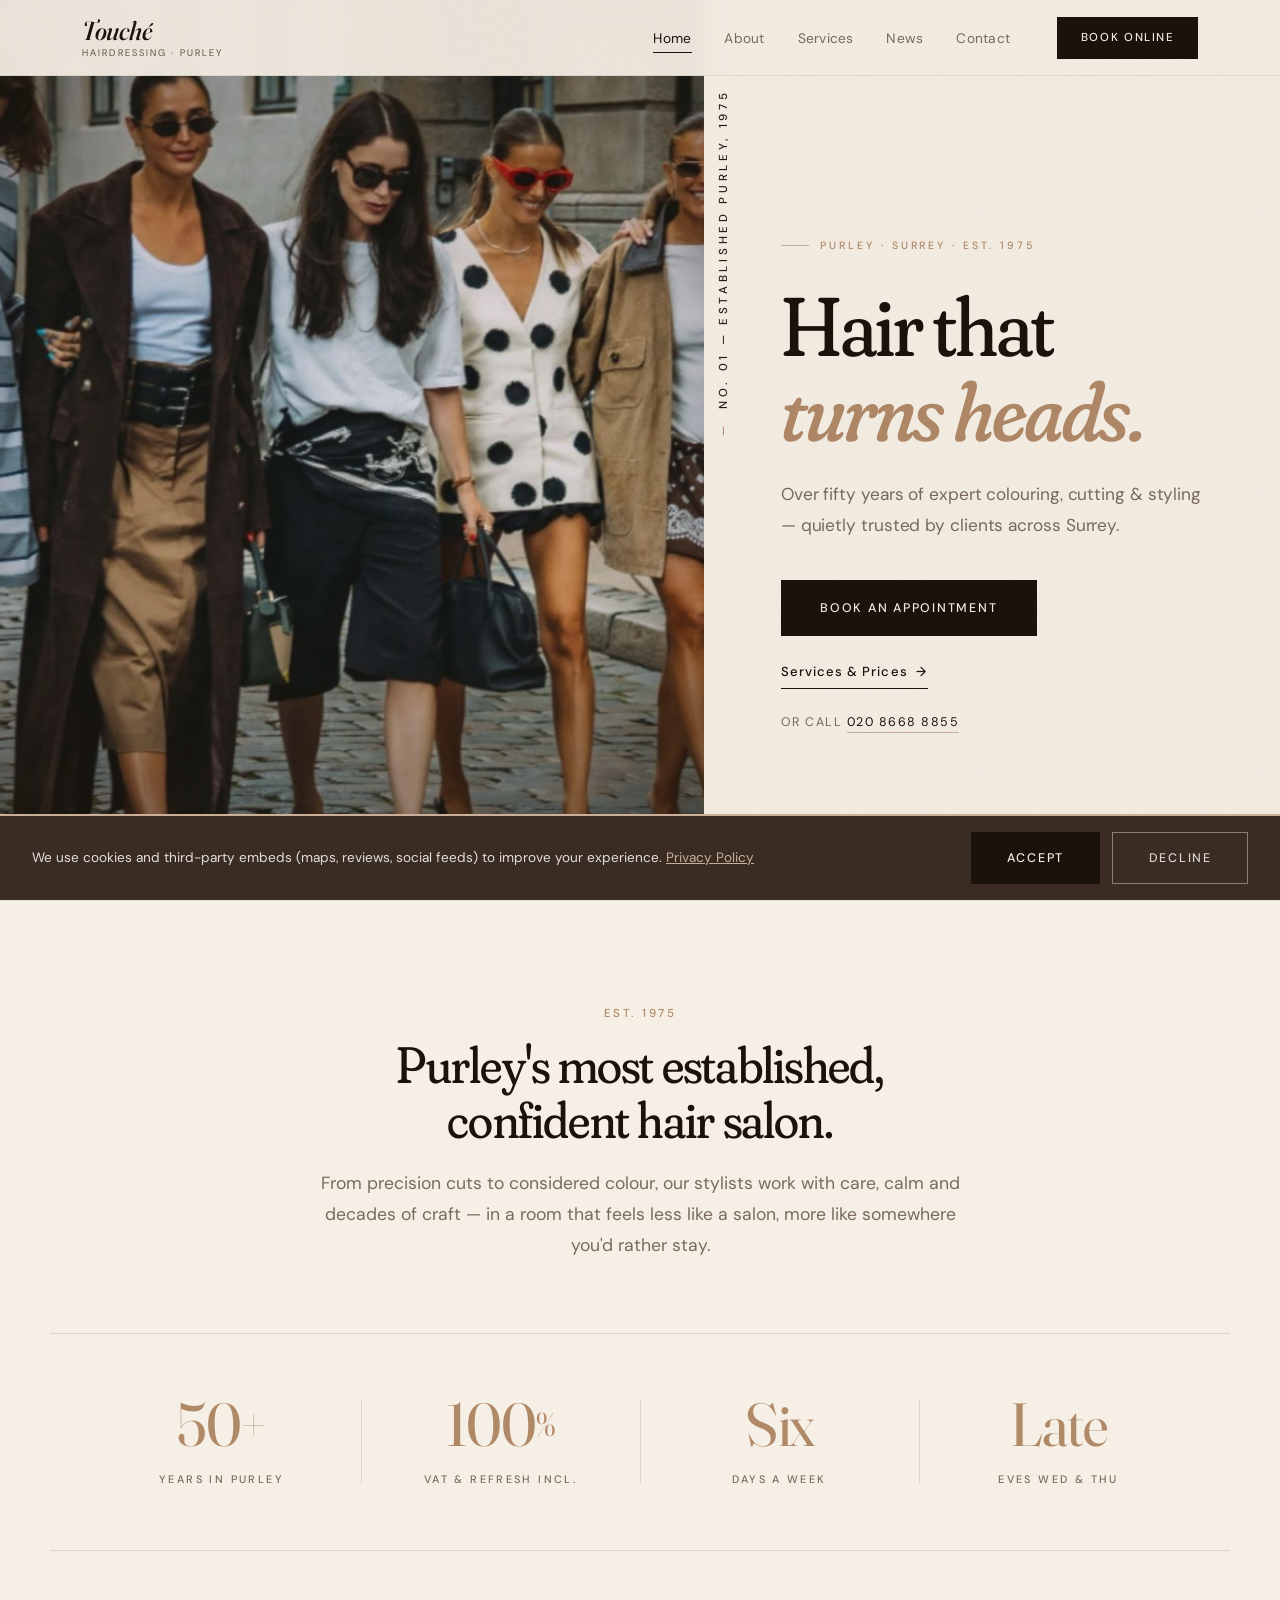
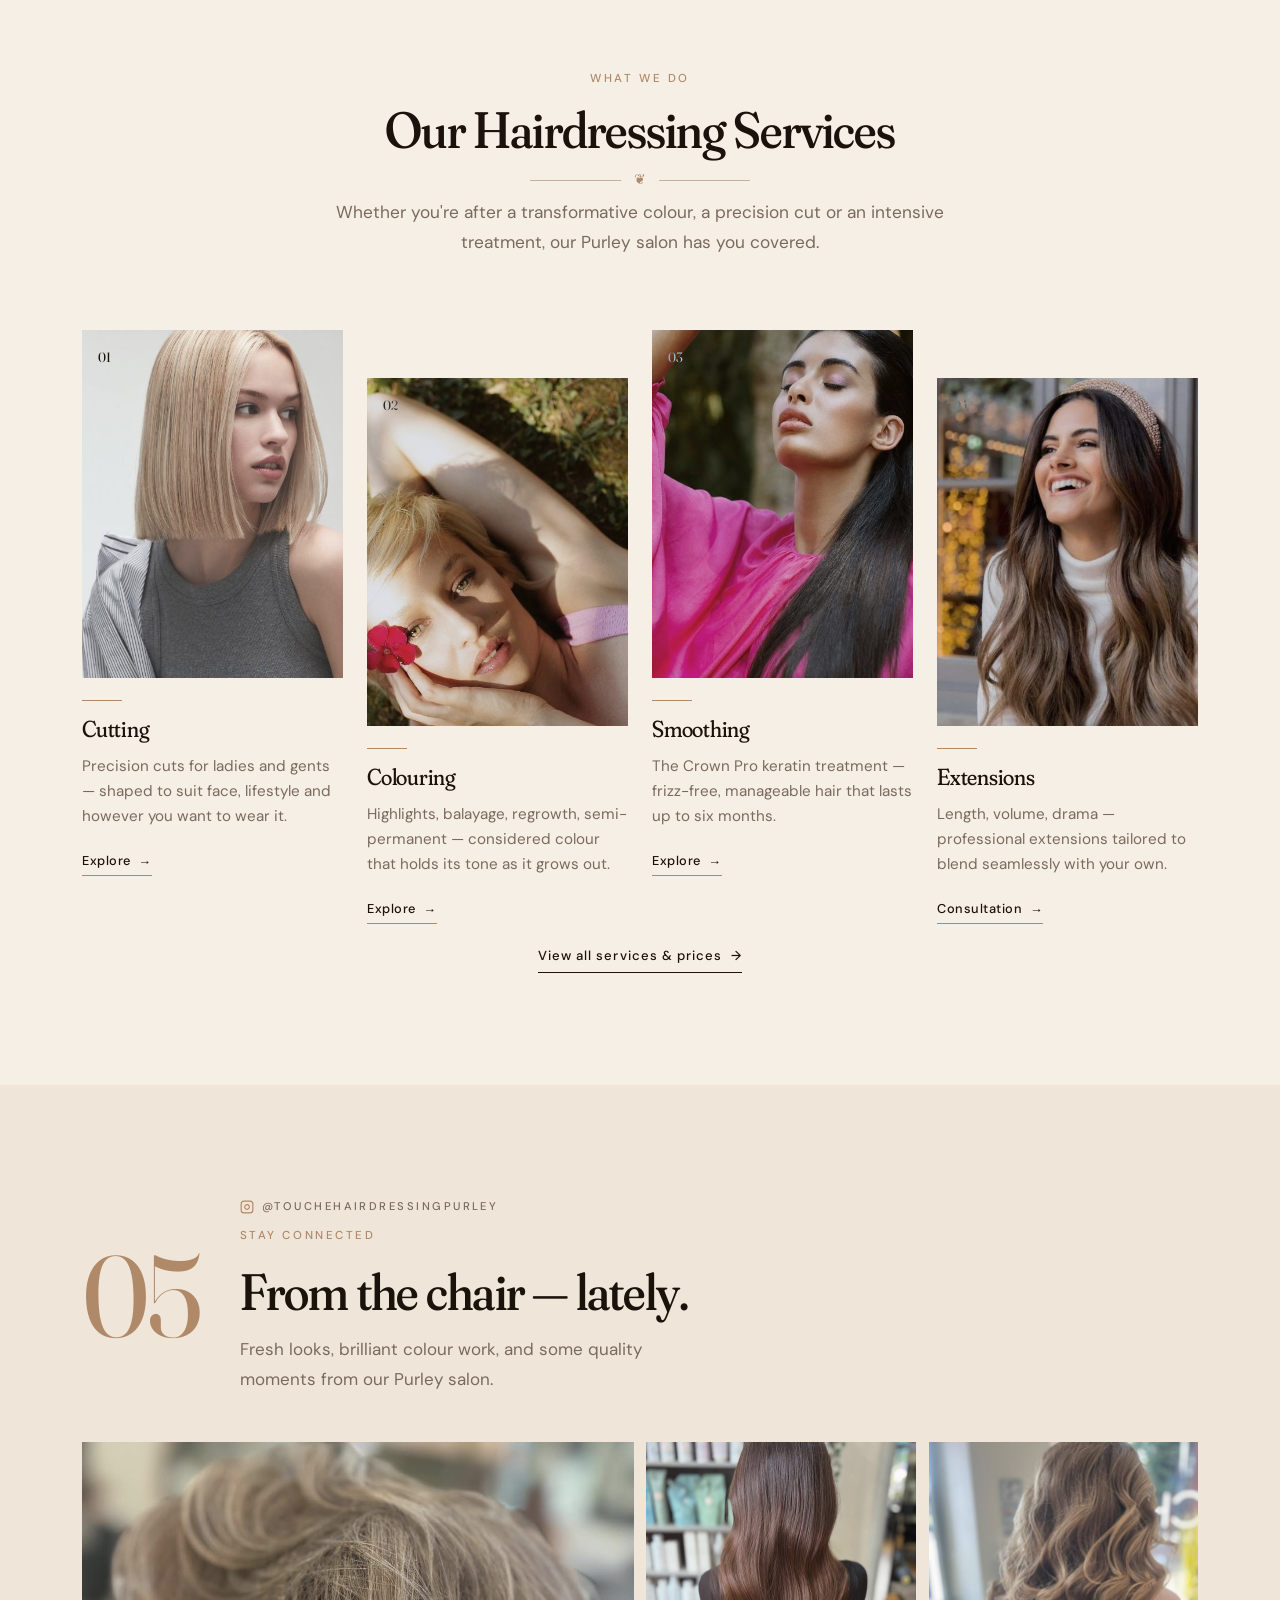
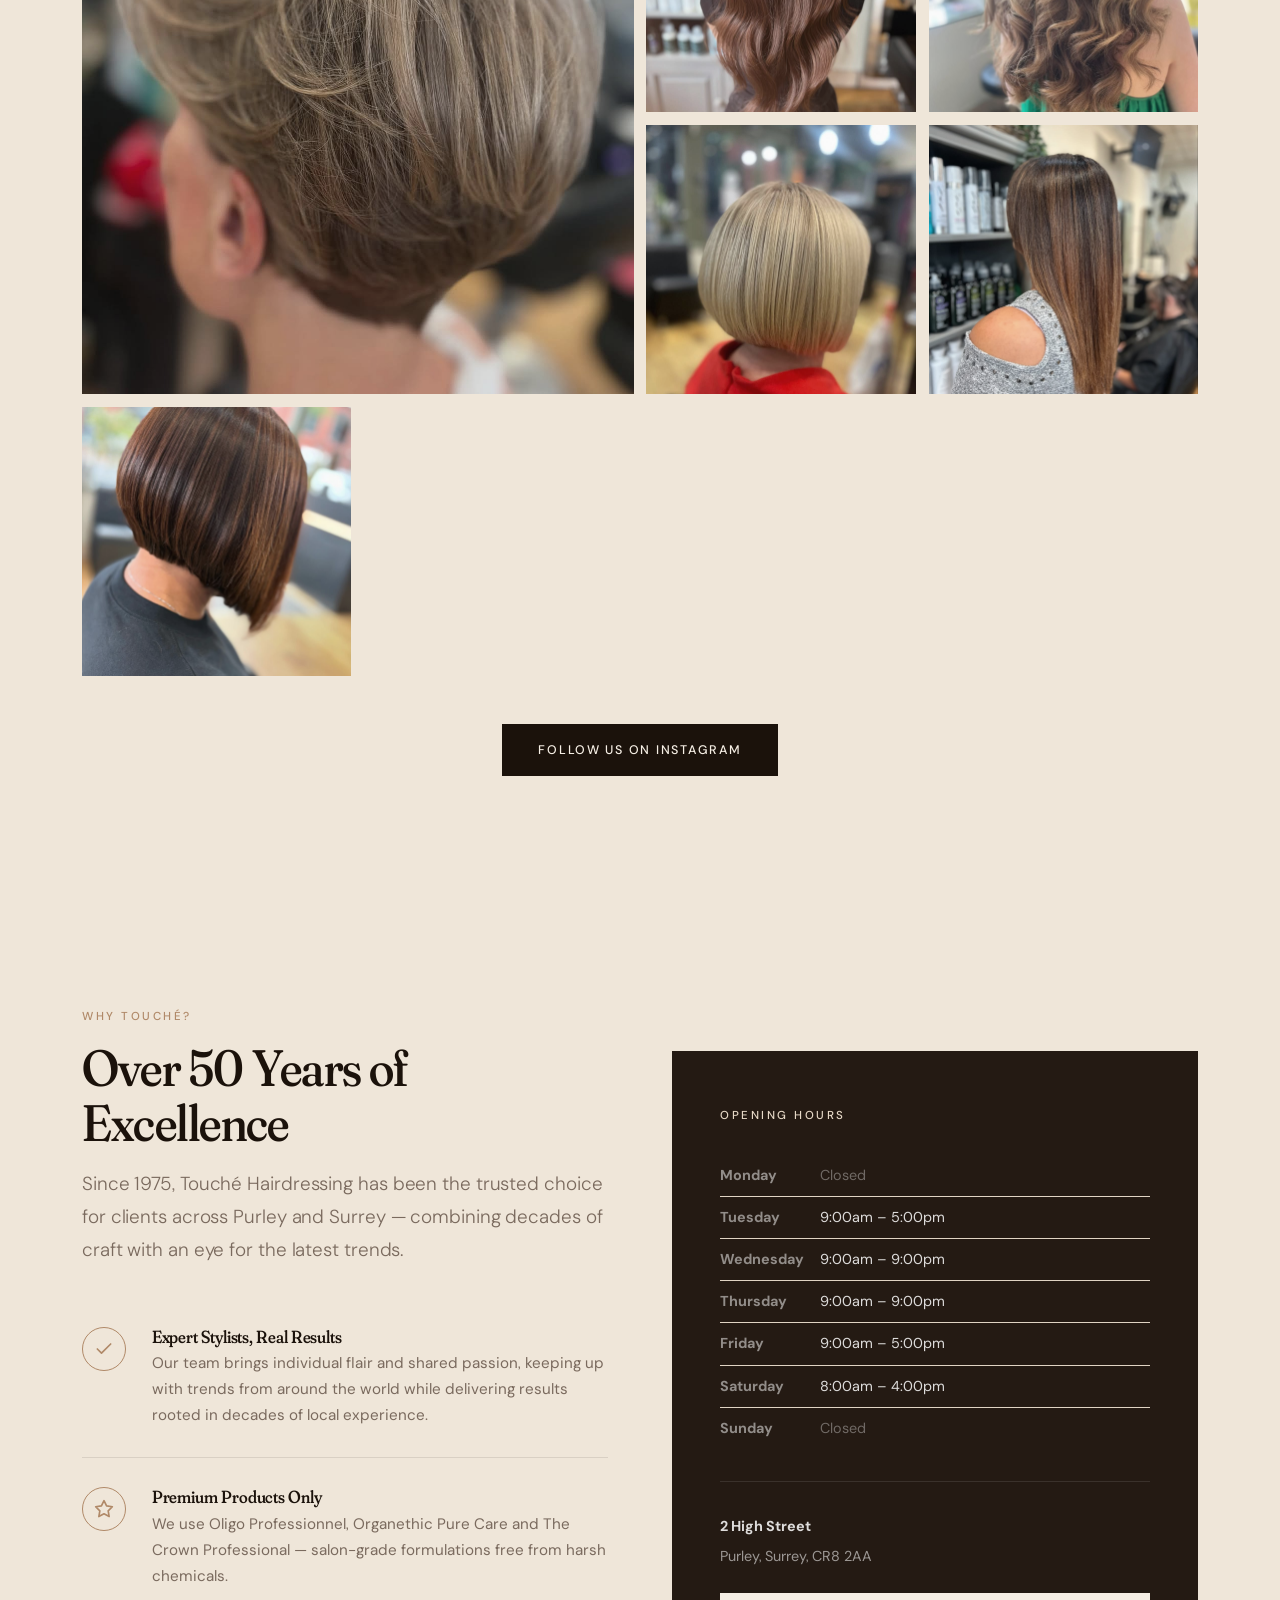
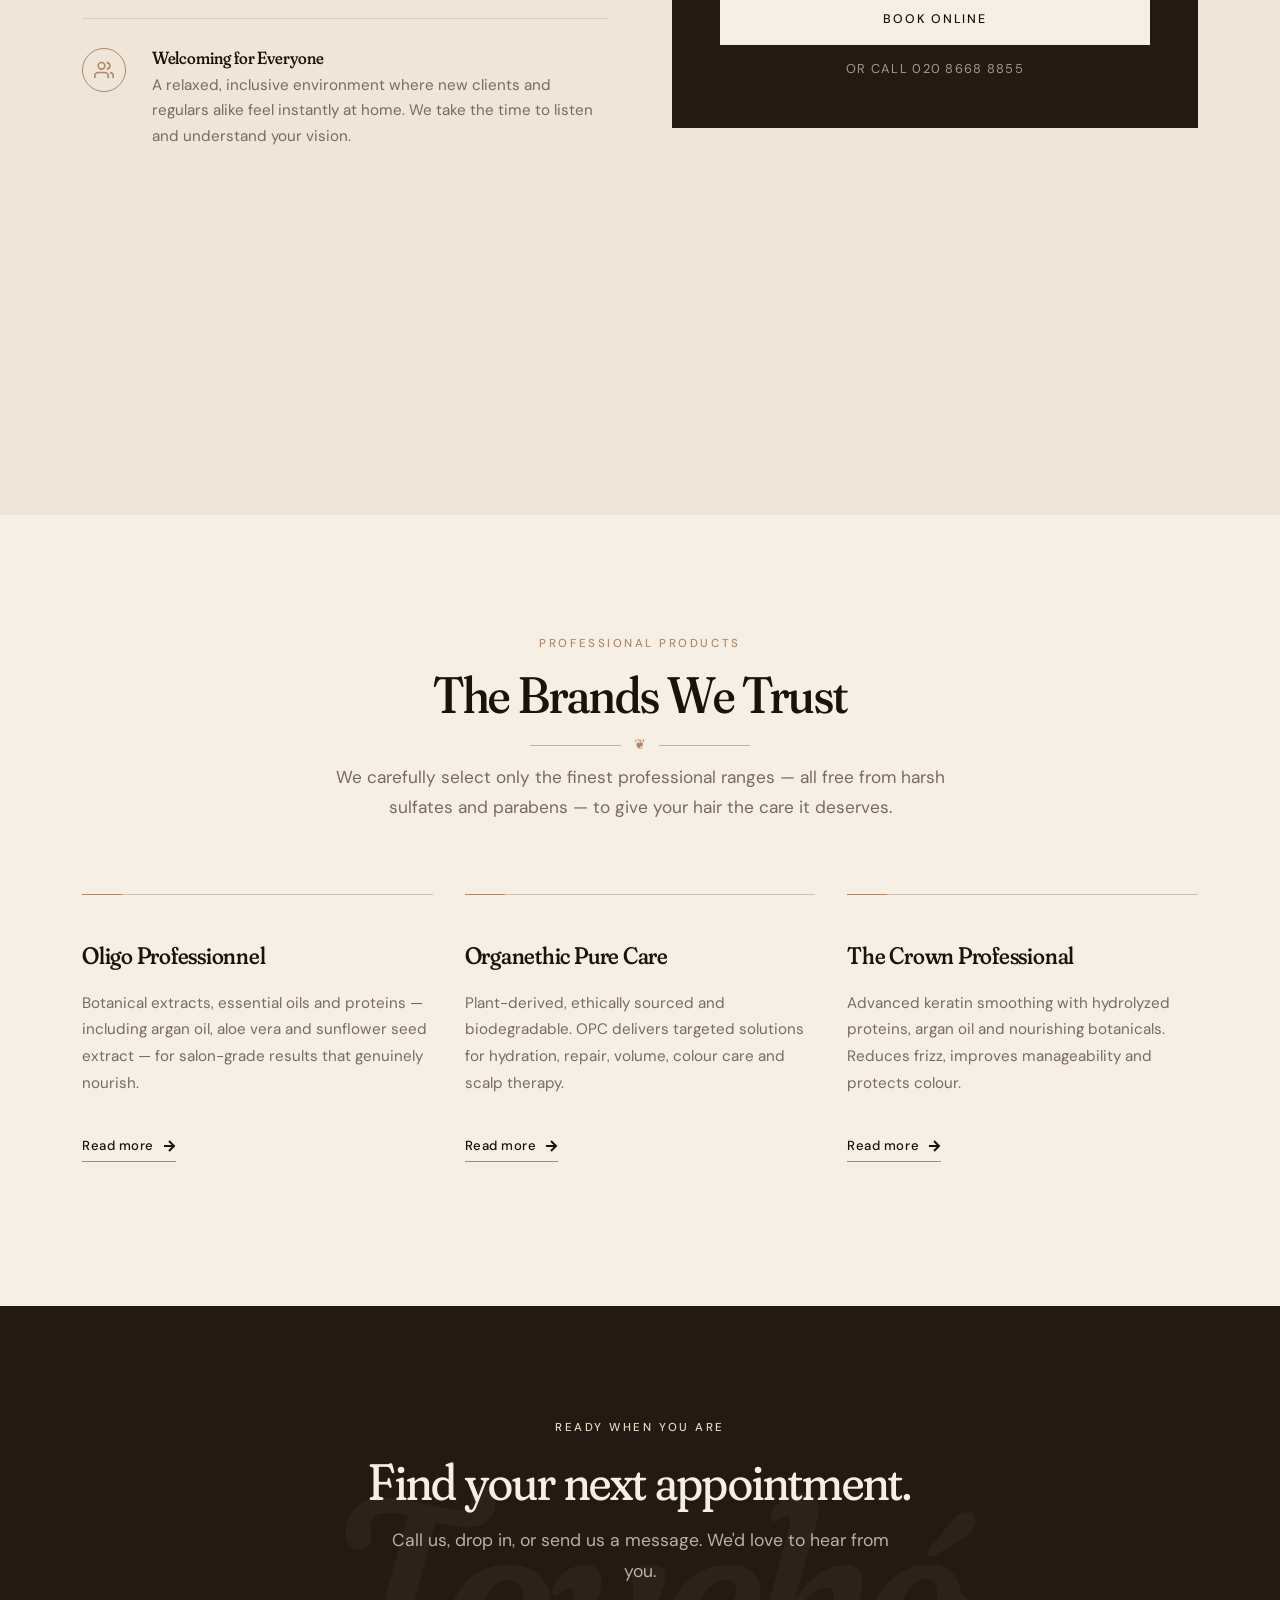
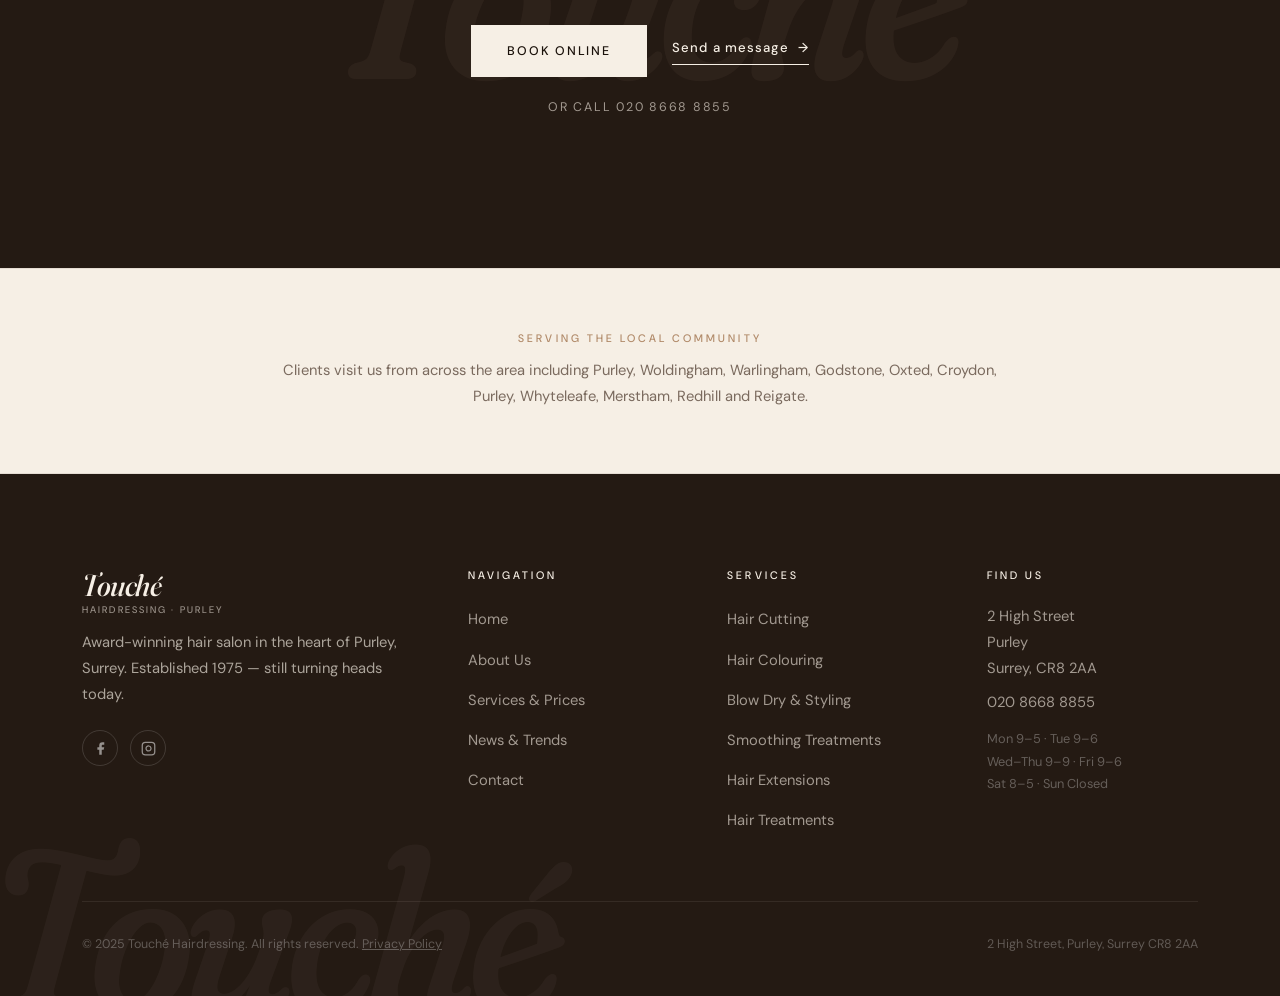
==== commit cfc01748: "Homepage design refresh — Warm Organic Refinement Replaces Playfair/Lato with Fraunces + DM Sans; re" ====
--- a/index.html
+++ b/index.html
@@ -106,7 +106,7 @@
 <!-- ===== HERO ===== -->
 <section class="hero" id="section-hero" aria-label="Welcome to Touché Hairdressing">
 
-  <!-- Full-bleed background carousel -->
+  <!-- Left panel — art-directed photograph, auto-rotating fade -->
   <div class="hero__carousel" aria-hidden="true">
     <img src="Images/hero_image_1.jpg" alt="" class="carousel__slide carousel__slide--active" loading="eager">
     <img src="Images/hero_image_2.jpg" alt="" class="carousel__slide" loading="lazy">
@@ -114,30 +114,19 @@
     <img src="Images/hero_image_4.jpg" alt="" class="carousel__slide" loading="lazy">
   </div>
 
-  <!-- Gradient overlay for text legibility -->
-  <div class="hero__overlay" aria-hidden="true"></div>
+  <div class="hero__caption" aria-hidden="true">No. 01 — Established Purley, 1975</div>
 
   <div class="hero__inner">
     <div class="hero__content">
-      <div class="hero__eyebrow">Award-Winning Hair Salon · Purley, Surrey</div>
-      <h1 class="hero__title">Hair That<br><em>Turns Heads.</em></h1>
-      <p class="hero__subtitle">Over 50 years of expert colouring, cutting &amp; styling in the heart of Purley — trusted by clients across Surrey.</p>
+      <div class="hero__eyebrow">Purley · Surrey · Est. 1975</div>
+      <h1 class="hero__title"><span class="word">Hair</span> <span class="word">that</span> <span class="word"><em>turns</em></span> <span class="word"><em>heads.</em></span></h1>
+      <p class="hero__subtitle">Over fifty years of expert colouring, cutting &amp; styling — quietly trusted by clients across Surrey.</p>
       <div class="hero__ctas">
         <a href="https://s-iq.co/BookingPortal/dist/?salonid=87d9f85d-e9d9-4cce-bb3a-cd9e79d4d83f&amp;tab=contact" class="btn btn--gold" target="_blank" rel="noopener">Book an Appointment</a>
-        <a href="services.html" class="btn btn--outline">View Services &amp; Prices</a>
-      </div>
-      <p style="margin-top:0.75rem;font-size:0.82rem;"><a href="tel:02086688855" style="color:rgba(255,255,255,0.58);">or call 020 8668 8855</a></p>
-    </div>
-  </div>
-
-  <!-- Carousel controls -->
-  <button class="carousel__btn carousel__btn--prev" aria-label="Previous image">&#8249;</button>
-  <button class="carousel__btn carousel__btn--next" aria-label="Next image">&#8250;</button>
-  <div class="carousel__dots" aria-hidden="true">
-    <span class="carousel__dot carousel__dot--active"></span>
-    <span class="carousel__dot"></span>
-    <span class="carousel__dot"></span>
-    <span class="carousel__dot"></span>
+        <a href="services.html" class="link-arrow">Services &amp; Prices <span aria-hidden="true">→</span></a>
+      </div>
+      <p class="hero__phone-link">or call <a href="tel:02086688855">020 8668 8855</a></p>
+    </div>
   </div>
 
   <div class="hero__scroll" aria-hidden="true">Scroll</div>
@@ -145,27 +134,27 @@
 
 <!-- ===== INTRO STRIP ===== -->
 <div class="intro-strip">
-  <div class="intro-strip__inner">
+  <div class="intro-strip__inner reveal">
     <span class="eyebrow">Est. 1975</span>
-    <h2>Purley's Most Trusted Hair Salon</h2>
-    <p>From precision cuts to vivid colour transformations, our expert stylists deliver results that turn heads — in a welcoming, relaxed environment where you always leave looking and feeling incredible.</p>
-    <div class="intro-strip__stats">
-      <div class="stat">
-        <span class="stat__number">50+</span>
-        <span class="stat__label">Years in Purley</span>
-      </div>
-      <div class="stat">
-        <span class="stat__number">100%</span>
-        <span class="stat__label">VAT &amp; refresh included</span>
-      </div>
-      <div class="stat">
-        <span class="stat__number">6</span>
-        <span class="stat__label">Days a week</span>
-      </div>
-      <div class="stat">
-        <span class="stat__number">Late</span>
-        <span class="stat__label">Eves Wed &amp; Thu</span>
-      </div>
+    <h2>Purley's most established,<br>confident hair salon.</h2>
+    <p>From precision cuts to considered colour, our stylists work with care, calm and decades of craft — in a room that feels less like a salon, more like somewhere you'd rather stay.</p>
+  </div>
+  <div class="intro-strip__stats reveal">
+    <div class="stat">
+      <span class="stat__number">50+</span>
+      <span class="stat__label">Years in Purley</span>
+    </div>
+    <div class="stat">
+      <span class="stat__number">100<span style="font-size:0.55em;vertical-align:0.3em;">%</span></span>
+      <span class="stat__label">VAT &amp; refresh incl.</span>
+    </div>
+    <div class="stat">
+      <span class="stat__number">Six</span>
+      <span class="stat__label">Days a week</span>
+    </div>
+    <div class="stat">
+      <span class="stat__number">Late</span>
+      <span class="stat__label">Eves Wed &amp; Thu</span>
     </div>
   </div>
 </div>
@@ -173,7 +162,7 @@
 <!-- ===== SERVICES OVERVIEW ===== -->
 <section class="section" id="section-services" aria-labelledby="services-heading">
   <div class="container">
-    <div class="section__header">
+    <div class="section__header reveal">
       <span class="eyebrow">What We Do</span>
       <h2 id="services-heading">Our Hairdressing Services</h2>
       <div class="divider"></div>
@@ -182,56 +171,60 @@
 
     <div class="grid-4">
       <!-- Cutting -->
-      <article class="service-card">
+      <a href="services.html#cutting" class="service-card reveal" data-delay="1">
         <div class="service-card__img">
+          <span class="service-card__num">01</span>
           <img src="Images/service-cutting.jpg" alt="Hair cutting service at Touché Hairdressing Purley" loading="lazy">
         </div>
         <div class="service-card__body">
-          <h3>Hair Cutting</h3>
-          <p>Precision cuts for ladies and gents, shaped to suit your face and lifestyle.</p>
-          <span class="service-card__price">See full price list below</span>
-        </div>
-      </article>
+          <h3>Cutting</h3>
+          <p>Precision cuts for ladies and gents — shaped to suit face, lifestyle and however you want to wear it.</p>
+          <span class="service-card__price">Explore</span>
+        </div>
+      </a>
 
       <!-- Colouring -->
-      <article class="service-card">
+      <a href="services.html#colouring" class="service-card reveal" data-delay="2">
         <div class="service-card__img">
+          <span class="service-card__num">02</span>
           <img src="Images/service-colouring.jpg" alt="Hair colouring and highlights at Touché Hairdressing Purley" loading="lazy">
         </div>
         <div class="service-card__body">
-          <h3>Hair Colouring</h3>
-          <p>Highlights, balayage, regrowth, semi-permanent — rich, vibrant colour results that last.</p>
-          <span class="service-card__price">See full price list below</span>
-        </div>
-      </article>
+          <h3>Colouring</h3>
+          <p>Highlights, balayage, regrowth, semi-permanent — considered colour that holds its tone as it grows out.</p>
+          <span class="service-card__price">Explore</span>
+        </div>
+      </a>
 
       <!-- Smoothing -->
-      <article class="service-card">
+      <a href="services.html#smoothing" class="service-card reveal" data-delay="3">
         <div class="service-card__img">
+          <span class="service-card__num">03</span>
           <img src="Images/service-smoothing.jpg" alt="Hair smoothing and straightening treatment at Touché Hairdressing Purley" loading="lazy">
         </div>
         <div class="service-card__body">
-          <h3>Smoothing &amp; Straightening</h3>
-          <p>The Crown Pro keratin treatment for frizz-free, manageable hair lasting up to six months.</p>
-          <span class="service-card__price">See full price list below</span>
-        </div>
-      </article>
+          <h3>Smoothing</h3>
+          <p>The Crown Pro keratin treatment — frizz-free, manageable hair that lasts up to six months.</p>
+          <span class="service-card__price">Explore</span>
+        </div>
+      </a>
 
       <!-- Extensions -->
-      <article class="service-card">
+      <a href="services.html#extensions" class="service-card reveal" data-delay="4">
         <div class="service-card__img">
+          <span class="service-card__num">04</span>
           <img src="Images/service-extensions.jpg" alt="Hair extensions at Touché Hairdressing Purley" loading="lazy">
         </div>
         <div class="service-card__body">
-          <h3>Hair Extensions</h3>
-          <p>Add length, volume and drama with professional extensions tailored to blend seamlessly.</p>
-          <span class="service-card__price">Consultation required</span>
-        </div>
-      </article>
-    </div>
-
-    <div style="text-align:center; margin-top:2.5rem;">
-      <a href="services.html" class="btn btn--dark">View All Services &amp; Prices</a>
+          <h3>Extensions</h3>
+          <p>Length, volume, drama — professional extensions tailored to blend seamlessly with your own.</p>
+          <span class="service-card__price">Consultation</span>
+        </div>
+      </a>
+    </div>
+
+    <div style="text-align:center; margin-top:4rem;">
+      <a href="services.html" class="link-arrow">View all services &amp; prices <span aria-hidden="true">→</span></a>
     </div>
   </div>
 </section>
@@ -240,15 +233,14 @@
 <section class="section section--cream" id="section-instagram" aria-label="Instagram feed">
   <div class="container">
 
-    <div class="instagram-feed__header">
+    <div class="instagram-feed__header reveal">
       <div class="instagram-feed__handle">
-        <svg width="16" height="16" viewBox="0 0 24 24" fill="none" stroke="currentColor" stroke-width="2"><rect x="2" y="2" width="20" height="20" rx="5"/><path d="M16 11.37A4 4 0 1 1 12.63 8 4 4 0 0 1 16 11.37z"/><line x1="17.5" y1="6.5" x2="17.51" y2="6.5"/></svg>
-        <span class="eyebrow" style="margin-bottom:0;">Stay Connected</span>
-        <span>&nbsp;·&nbsp;@touchehairdressingpurley</span>
-      </div>
-      <h2>Latest from Instagram</h2>
-      <div class="divider"></div>
-      <p style="color:var(--text-light);max-width:500px;margin:0 auto;">Fresh looks, colour transformations and behind-the-scenes from our Purley salon.</p>
+        <svg width="14" height="14" viewBox="0 0 24 24" fill="none" stroke="currentColor" stroke-width="2"><rect x="2" y="2" width="20" height="20" rx="5"/><path d="M16 11.37A4 4 0 1 1 12.63 8 4 4 0 0 1 16 11.37z"/><line x1="17.5" y1="6.5" x2="17.51" y2="6.5"/></svg>
+        <span>@touchehairdressingpurley</span>
+      </div>
+      <span class="eyebrow">Stay Connected</span>
+      <h2>From the chair — lately.</h2>
+      <p>Fresh looks, brilliant colour work, and some quality moments from our Purley salon.</p>
     </div>
 
     <div class="instagram-grid" id="instagram-grid" aria-label="Instagram photos"></div>
@@ -289,7 +281,7 @@
   }
 
   function renderBehold(data) {
-    var posts = (data.posts || data).slice(0, 12);
+    var posts = (data.posts || data).slice(0, 9);
     loading.style.display = 'none';
     posts.forEach(function (post) {
       var sizes  = post.sizes || {};
@@ -392,8 +384,8 @@
       </div>
 
       <!-- About sidebar -->
-      <div style="background:var(--dark);border-radius:12px;padding:2.5rem;color:var(--white);">
-        <span class="eyebrow">Opening Hours</span>
+      <div style="background:var(--espresso);border-radius:0;padding:3rem;color:var(--ivory);">
+        <span class="eyebrow" style="color:var(--gold-light);">Opening Hours</span>
         <table class="hours-table" style="margin-top:1rem; width:100%;">
           <tbody data-cms="hours" data-cms-dark="true">
             <tr><td style="color:rgba(255,255,255,0.5)">Monday</td><td style="color:rgba(255,255,255,0.85)">9am – 5pm</td></tr>
@@ -410,8 +402,8 @@
           <strong style="color:rgba(255,255,255,0.85);">2 High Street</strong>
         </p>
         <p style="font-size:0.9rem;color:rgba(255,255,255,0.55);margin-bottom:1.5rem;">Purley, Surrey, CR8 2AA</p>
-        <a href="https://s-iq.co/BookingPortal/dist/?salonid=87d9f85d-e9d9-4cce-bb3a-cd9e79d4d83f&amp;tab=contact" class="btn btn--gold" style="width:100%;text-align:center;display:block;" target="_blank" rel="noopener">Book Online</a>
-        <p style="margin-top:0.6rem;font-size:0.8rem;text-align:center;"><a href="tel:02086688855" style="color:rgba(255,255,255,0.58);">or call 020 8668 8855</a></p>
+        <a href="https://s-iq.co/BookingPortal/dist/?salonid=87d9f85d-e9d9-4cce-bb3a-cd9e79d4d83f&amp;tab=contact" class="btn" style="width:100%;background:var(--ivory);color:var(--ink);border-color:var(--ivory);" target="_blank" rel="noopener">Book Online</a>
+        <p style="margin-top:0.8rem;font-size:0.8rem;text-align:center;letter-spacing:0.1em;text-transform:uppercase;"><a href="tel:02086688855" style="color:rgba(246,239,229,0.6);">or call 020 8668 8855</a></p>
       </div>
     </div>
   </div>
@@ -428,7 +420,7 @@
 <!-- ===== PRODUCTS ===== -->
 <section class="section" id="section-products" aria-labelledby="products-heading">
   <div class="container">
-    <div class="section__header">
+    <div class="section__header reveal">
       <span class="eyebrow">Professional Products</span>
       <h2 id="products-heading">The Brands We Trust</h2>
       <div class="divider"></div>
@@ -468,15 +460,15 @@
 
 <!-- ===== CTA BAND ===== -->
 <div class="cta-band">
-  <div class="container">
-    <span class="eyebrow" style="display:block;margin-bottom:0.8rem;">Ready for a new look?</span>
-    <h2>Book Your Appointment Today</h2>
+  <div class="container reveal">
+    <span class="eyebrow" style="display:block;margin-bottom:1rem;">Ready when you are</span>
+    <h2>Find your next appointment.</h2>
     <p>Call us, drop in, or send us a message. We'd love to hear from you.</p>
-    <div style="display:flex;gap:1rem;justify-content:center;flex-wrap:wrap;">
+    <div style="display:flex;gap:1.6rem;justify-content:center;flex-wrap:wrap;align-items:center;">
       <a href="https://s-iq.co/BookingPortal/dist/?salonid=87d9f85d-e9d9-4cce-bb3a-cd9e79d4d83f&amp;tab=contact" class="btn btn--gold" target="_blank" rel="noopener">Book Online</a>
-      <a href="contact.html" class="btn btn--outline">Send a Message</a>
-    </div>
-    <p style="margin-top:0.75rem;font-size:0.82rem;"><a href="tel:02086688855" style="color:rgba(255,255,255,0.58);">or call 020 8668 8855</a></p>
+      <a href="contact.html" class="link-arrow link-arrow--light">Send a message <span aria-hidden="true">→</span></a>
+    </div>
+    <p style="margin-top:1.2rem;font-size:0.78rem;letter-spacing:0.14em;text-transform:uppercase;"><a href="tel:02086688855" style="color:rgba(246,239,229,0.6);">or call 020 8668 8855</a></p>
   </div>
 </div>
 
@@ -563,6 +555,24 @@
 <script src="js/main.js"></script>
 <script src="js/cms.js"></script>
 <script>
+// Scroll-reveal — fade-and-rise for .reveal elements
+(function () {
+  if (!('IntersectionObserver' in window)) {
+    document.querySelectorAll('.reveal').forEach(function (el) { el.classList.add('is-visible'); });
+    return;
+  }
+  var io = new IntersectionObserver(function (entries) {
+    entries.forEach(function (entry) {
+      if (entry.isIntersecting) {
+        entry.target.classList.add('is-visible');
+        io.unobserve(entry.target);
+      }
+    });
+  }, { threshold: 0.12, rootMargin: '0px 0px -60px 0px' });
+  document.querySelectorAll('.reveal').forEach(function (el) { io.observe(el); });
+}());
+</script>
+<script>
 (function () {
   var btn = document.getElementById('scroll-up-btn');
   var ids = ['section-hero','section-services','section-instagram','section-why','section-reviews','section-products'];
--- a/css/style.css
+++ b/css/style.css
@@ -3,35 +3,46 @@
    Main Stylesheet — Perfectly Taupe Theme
    ============================================================ */
 
-@import url('https://fonts.googleapis.com/css2?family=Playfair+Display:ital,wght@0,400;0,600;0,700;1,400;1,600&family=Lato:wght@300;400;700&display=swap');
+@import url('https://fonts.googleapis.com/css2?family=Fraunces:ital,opsz,wght@0,9..144,400;0,9..144,500;0,9..144,600;0,9..144,700;1,9..144,400;1,9..144,500;1,9..144,600&family=DM+Sans:opsz,wght@9..40,300;9..40,400;9..40,500;9..40,700&display=swap');
 
 /* ===== VARIABLES ===== */
 :root {
-  --black:        #3d3028;
-  --dark:         #4e4038;
-  --gold:         #dfcab2;
-  --gold-light:   #ede0ce;
-  --gold-dark:    #c9af97;
+  /* Colour — Warm Organic Refinement */
+  --ink:          #1b120b;     /* deep headline ink */
+  --espresso:     #241a13;     /* primary dark — espresso */
+  --black:        #241a13;     /* alias for legacy rules */
+  --dark:         #3a2c22;     /* secondary dark */
+  --clay:         #b08968;     /* warm secondary accent — numerals, pull-quotes */
+  --gold:         #c9af97;     /* restrained accent — rules & underlines only */
+  --gold-light:   #e6d8c6;
+  --gold-dark:    #a98e72;
   --sage:         #a5b696;
-  --cream:        #fdf9f6;
-  --warm-white:   #f5ede3;
-  --grey-light:   #e4d9cc;
+  --ivory:        #f6efe5;     /* warm paper-like background */
+  --cream:        #f6efe5;     /* alias for legacy rules */
+  --warm-white:   #efe6d9;     /* alternating section tone */
+  --grey-light:   #e0d4c4;
   --grey-mid:     #b8a898;
-  --text:         #3d3028;
+  --text:         #2a1f17;
   --text-light:   #7a6a5e;
   --white:        #ffffff;
 
-  --font-serif:   'Playfair Display', Georgia, 'Times New Roman', serif;
-  --font-sans:    'Lato', -apple-system, BlinkMacSystemFont, sans-serif;
+  --font-serif:   'Fraunces', 'Cormorant Garamond', Georgia, 'Times New Roman', serif;
+  --font-sans:    'DM Sans', -apple-system, BlinkMacSystemFont, 'Segoe UI', sans-serif;
 
   --max-width:    1180px;
   --nav-height:   76px;
-  --transition:   0.3s ease;
-  --shadow-sm:    0 2px 12px rgba(0,0,0,0.06);
-  --shadow:       0 4px 28px rgba(0,0,0,0.09);
-  --shadow-lg:    0 12px 48px rgba(0,0,0,0.14);
-  --radius:       3px;
-  --radius-lg:    8px;
+
+  /* Motion */
+  --ease:         cubic-bezier(0.22, 1, 0.36, 1);
+  --ease-out:     cubic-bezier(0.16, 1, 0.3, 1);
+  --transition:   0.22s var(--ease);     /* hovers — snappy */
+  --transition-slow: 0.6s var(--ease);   /* reveals — slow elegance */
+
+  --shadow-sm:    0 2px 12px rgba(36,26,19,0.05);
+  --shadow:       0 4px 28px rgba(36,26,19,0.08);
+  --shadow-lg:    0 12px 48px rgba(36,26,19,0.12);
+  --radius:       0px;
+  --radius-lg:    0px;
 }
 
 /* ===== RESET & BASE ===== */
@@ -48,9 +59,35 @@
   font-family: var(--font-sans);
   font-weight: 400;
   color: var(--text);
-  background: var(--cream);
-  line-height: 1.7;
+  background: var(--ivory);
+  line-height: 1.75;
+  font-size: 17px;
   overflow-x: hidden;
+  position: relative;
+  font-feature-settings: "ss01", "cv11";
+  -webkit-font-smoothing: antialiased;
+  -moz-osx-font-smoothing: grayscale;
+}
+
+/* Paper-grain overlay — shifts feel from "web template" to "printed matter" */
+body::after {
+  content: '';
+  position: fixed;
+  inset: 0;
+  pointer-events: none;
+  z-index: 9998;
+  opacity: 0.06;
+  mix-blend-mode: multiply;
+  background-image: url("data:image/svg+xml;utf8,<svg xmlns='http://www.w3.org/2000/svg' width='280' height='280'><filter id='n'><feTurbulence type='fractalNoise' baseFrequency='0.9' numOctaves='2' stitchTiles='stitch'/><feColorMatrix values='0 0 0 0 0.11  0 0 0 0 0.08  0 0 0 0 0.05  0 0 0 0.9 0'/></filter><rect width='100%25' height='100%25' filter='url(%23n)'/></svg>");
+  background-size: 280px 280px;
+}
+
+@media (prefers-reduced-motion: reduce) {
+  *, *::before, *::after {
+    animation-duration: 0.01ms !important;
+    animation-iteration-count: 1 !important;
+    transition-duration: 0.01ms !important;
+  }
 }
 
 img {
@@ -69,15 +106,17 @@
 /* ===== TYPOGRAPHY ===== */
 h1, h2, h3, h4 {
   font-family: var(--font-serif);
-  line-height: 1.2;
-  color: var(--dark);
-  font-weight: 600;
-}
-
-h1 { font-size: clamp(2.4rem, 5vw, 3.8rem); }
-h2 { font-size: clamp(1.9rem, 3.5vw, 2.8rem); }
-h3 { font-size: clamp(1.3rem, 2.5vw, 1.7rem); }
-h4 { font-size: 1.1rem; }
+  font-variation-settings: "opsz" 144, "SOFT" 60, "WONK" 0;
+  line-height: 1.08;
+  color: var(--ink);
+  font-weight: 500;
+  letter-spacing: -0.015em;
+}
+
+h1 { font-size: clamp(2.6rem, 6vw, 4.6rem); font-weight: 500; }
+h2 { font-size: clamp(2rem, 4vw, 3.2rem); font-weight: 500; }
+h3 { font-size: clamp(1.3rem, 2.5vw, 1.7rem); font-weight: 500; letter-spacing: -0.01em; }
+h4 { font-size: 1.1rem; font-weight: 500; letter-spacing: -0.005em; }
 
 p { margin-bottom: 1rem; }
 p:last-child { margin-bottom: 0; }
@@ -86,77 +125,166 @@
   display: inline-block;
   font-family: var(--font-sans);
   font-size: 0.72rem;
-  font-weight: 700;
-  letter-spacing: 0.18em;
+  font-weight: 500;
+  letter-spacing: 0.22em;
   text-transform: uppercase;
+  color: var(--clay);
+  margin-bottom: 0.8rem;
+}
+
+.lead {
+  font-size: 1.18rem;
+  font-weight: 300;
+  color: var(--text-light);
+  line-height: 1.75;
+  letter-spacing: -0.005em;
+}
+
+/* Tabular serif numerals — heritage numerals */
+.numeral {
+  font-family: var(--font-serif);
+  font-variation-settings: "opsz" 144;
+  font-feature-settings: "tnum" 1, "lnum" 1;
+  color: var(--clay);
+  font-weight: 400;
+}
+
+/* Hairline rule — 1px + centred filigree glyph */
+.rule {
+  display: flex;
+  align-items: center;
+  gap: 1rem;
   color: var(--gold);
-  margin-bottom: 0.8rem;
-}
-
-.lead {
-  font-size: 1.15rem;
-  font-weight: 300;
-  color: var(--text-light);
-  line-height: 1.8;
-}
+  margin: 1rem 0;
+}
+.rule::before,
+.rule::after {
+  content: '';
+  flex: 1;
+  height: 1px;
+  background: currentColor;
+  opacity: 0.45;
+}
+.rule__glyph {
+  font-family: var(--font-serif);
+  font-size: 0.95rem;
+  color: var(--clay);
+  line-height: 1;
+}
+
+/* Scroll-reveal utility */
+.reveal {
+  opacity: 0;
+  transform: translateY(28px);
+  transition: opacity 900ms var(--ease), transform 900ms var(--ease);
+  will-change: opacity, transform;
+}
+.reveal.is-visible {
+  opacity: 1;
+  transform: translateY(0);
+}
+.reveal[data-delay="1"] { transition-delay: 80ms; }
+.reveal[data-delay="2"] { transition-delay: 160ms; }
+.reveal[data-delay="3"] { transition-delay: 240ms; }
+.reveal[data-delay="4"] { transition-delay: 320ms; }
 
 /* ===== BUTTONS ===== */
 .btn {
-  display: inline-block;
-  padding: 0.85rem 2rem;
+  display: inline-flex;
+  align-items: center;
+  justify-content: center;
+  gap: 0.55rem;
+  padding: 1.05rem 2.2rem;
   font-family: var(--font-sans);
-  font-size: 0.8rem;
-  font-weight: 700;
-  letter-spacing: 0.12em;
+  font-size: 0.78rem;
+  font-weight: 500;
+  letter-spacing: 0.14em;
   text-transform: uppercase;
-  border: 2px solid transparent;
+  border: 1px solid transparent;
   border-radius: var(--radius);
   cursor: pointer;
-  transition: all var(--transition);
+  transition: background var(--transition), color var(--transition), border-color var(--transition), transform var(--transition);
   white-space: nowrap;
-}
-
+  line-height: 1;
+  min-height: 52px;
+}
+
+/* Primary — ink on ivory, not gold fill */
 .btn--gold {
-  background: var(--gold);
-  color: var(--black);
-  border-color: var(--gold);
+  background: var(--ink);
+  color: var(--ivory);
+  border-color: var(--ink);
 }
 .btn--gold:hover {
-  background: var(--gold-light);
-  border-color: var(--gold-light);
-  transform: translateY(-1px);
-  box-shadow: 0 6px 20px rgba(223,202,178,0.40);
+  background: transparent;
+  color: var(--ink);
+  border-color: var(--ink);
 }
 
 .btn--outline {
   background: transparent;
-  color: var(--white);
-  border-color: rgba(255,255,255,0.55);
+  color: var(--ivory);
+  border-color: rgba(246,239,229,0.40);
 }
 .btn--outline:hover {
-  background: rgba(255,255,255,0.1);
-  border-color: var(--white);
+  background: var(--ivory);
+  color: var(--ink);
+  border-color: var(--ivory);
 }
 
 .btn--dark {
-  background: var(--dark);
-  color: var(--white);
-  border-color: var(--dark);
+  background: var(--ink);
+  color: var(--ivory);
+  border-color: var(--ink);
 }
 .btn--dark:hover {
-  background: var(--black);
-  border-color: var(--black);
-  transform: translateY(-1px);
+  background: transparent;
+  color: var(--ink);
+  border-color: var(--ink);
 }
 
 .btn--outline-dark {
   background: transparent;
-  color: var(--dark);
-  border-color: var(--grey-light);
+  color: var(--ink);
+  border-color: var(--ink);
 }
 .btn--outline-dark:hover {
-  border-color: var(--gold);
-  color: var(--gold-dark);
+  background: var(--ink);
+  color: var(--ivory);
+  border-color: var(--ink);
+}
+
+/* Editorial underline link — for secondary CTAs */
+.link-arrow {
+  display: inline-flex;
+  align-items: center;
+  gap: 0.55rem;
+  font-family: var(--font-sans);
+  font-size: 0.82rem;
+  font-weight: 500;
+  letter-spacing: 0.08em;
+  color: var(--ink);
+  padding-bottom: 4px;
+  border-bottom: 1px solid currentColor;
+  transition: gap var(--transition), color var(--transition), border-color var(--transition);
+  text-transform: none;
+}
+.link-arrow:hover {
+  gap: 0.9rem;
+  color: var(--clay);
+}
+.link-arrow--light {
+  color: var(--ivory);
+}
+.link-arrow--light:hover { color: var(--gold-light); }
+
+/* Focus-visible — hairline gold ring */
+:focus-visible {
+  outline: 1px solid var(--gold);
+  outline-offset: 3px;
+}
+.btn:focus-visible {
+  outline-offset: 4px;
 }
 
 /* ===== NAVIGATION ===== */
@@ -167,13 +295,16 @@
   right: 0;
   z-index: 1000;
   height: var(--nav-height);
-  background: var(--black);
-  border-bottom: 1px solid rgba(223,202,178,0.18);
-  transition: box-shadow var(--transition);
+  background: rgba(246,239,229,0.96);
+  backdrop-filter: saturate(140%) blur(14px);
+  -webkit-backdrop-filter: saturate(140%) blur(14px);
+  border-bottom: 1px solid rgba(27,18,11,0.08);
+  transition: background 0.4s var(--ease), border-color 0.4s var(--ease);
 }
 
 .nav.scrolled {
-  box-shadow: 0 2px 24px rgba(0,0,0,0.15);
+  background: rgba(246,239,229,0.98);
+  border-bottom-color: rgba(27,18,11,0.12);
 }
 
 .nav__container {
@@ -186,40 +317,47 @@
   gap: 2rem;
 }
 
+/* Logo — two-line monogram, always ink on the frosted ivory bar */
 .nav__logo {
   font-family: var(--font-serif);
-  font-size: 1.5rem;
-  font-weight: 700;
+  font-variation-settings: "opsz" 144;
+  font-size: 1.65rem;
+  font-weight: 500;
   font-style: italic;
-  color: var(--gold);
-  letter-spacing: 0.02em;
+  color: var(--ink);
+  letter-spacing: -0.015em;
+  line-height: 1;
   flex-shrink: 0;
   margin-right: auto;
+  transition: color 0.4s var(--ease);
 }
 .nav__logo span {
+  font-family: var(--font-sans);
   font-style: normal;
-  font-weight: 300;
-  color: rgba(255,255,255,0.50);
-  font-size: 0.65rem;
-  letter-spacing: 0.15em;
+  font-weight: 500;
+  color: var(--text-light);
+  font-size: 0.6rem;
+  letter-spacing: 0.22em;
   text-transform: uppercase;
   display: block;
-  margin-top: -4px;
+  margin-top: 4px;
+  transition: color 0.4s var(--ease);
 }
 
 .nav__links {
   display: flex;
   align-items: center;
-  gap: 0.25rem;
+  gap: 0.15rem;
 }
 
 .nav__links a {
-  color: rgba(255,255,255,0.75);
-  font-size: 0.78rem;
-  font-weight: 700;
-  letter-spacing: 0.10em;
-  text-transform: uppercase;
-  padding: 0.5rem 0.85rem;
+  color: var(--text-light);
+  font-family: var(--font-sans);
+  font-size: 0.86rem;
+  font-weight: 400;
+  letter-spacing: 0.02em;
+  text-transform: none;
+  padding: 0.5rem 0.95rem;
   border-radius: var(--radius);
   transition: color var(--transition);
   position: relative;
@@ -228,18 +366,19 @@
 .nav__links a::after {
   content: '';
   position: absolute;
-  bottom: -2px;
-  left: 0.85rem;
-  right: 0.85rem;
+  bottom: 2px;
+  left: 0.95rem;
+  right: 0.95rem;
   height: 1px;
-  background: var(--gold);
+  background: currentColor;
   transform: scaleX(0);
-  transition: transform var(--transition);
+  transform-origin: left;
+  transition: transform 0.35s var(--ease);
 }
 
 .nav__links a:hover,
 .nav__links a.active {
-  color: var(--white);
+  color: var(--ink);
 }
 
 .nav__links a:hover::after,
@@ -249,8 +388,22 @@
 
 .nav__cta {
   font-size: 0.72rem;
-  padding: 0.6rem 1.3rem;
+  padding: 0.75rem 1.4rem;
+  min-height: 42px;
   flex-shrink: 0;
+  letter-spacing: 0.14em;
+  background: var(--ink);
+  color: var(--ivory);
+  border-color: var(--ink);
+}
+.nav__cta:hover {
+  background: transparent;
+  color: var(--ink);
+  border-color: var(--ink);
+}
+
+.nav__hamburger span {
+  background: var(--ink);
 }
 
 .nav__hamburger {
@@ -279,282 +432,240 @@
 .nav__hamburger.open span:nth-child(2) { opacity: 0; transform: scaleX(0); }
 .nav__hamburger.open span:nth-child(3) { transform: translateY(-8px) rotate(-45deg); }
 
-/* ===== HERO — HOMEPAGE ===== */
+/* ===== HERO — HOMEPAGE (split editorial layout) ===== */
 .hero {
   position: relative;
   min-height: 100vh;
-  display: flex;
-  align-items: center;
-  justify-content: center;
+  display: grid;
+  grid-template-columns: 55fr 45fr;
   overflow: hidden;
-  background: var(--black);
-}
-
-/* Glow orbs — GPU-only animation (transform + opacity, no blur change) */
-.hero__glow {
-  position: absolute;
-  border-radius: 50%;
-  pointer-events: none;
-  z-index: 0;
-  will-change: transform, opacity;
-}
-
-.hero__glow--1 {
-  width: 600px;
-  height: 600px;
-  top: -10%;
-  left: -15%;
-  background: radial-gradient(circle, rgba(223,202,178,0.24) 0%, transparent 68%);
-  filter: blur(72px);
-  animation: glow1 14s ease-in-out infinite alternate;
-}
-
-.hero__glow--2 {
-  width: 480px;
-  height: 480px;
-  bottom: -5%;
-  right: -10%;
-  background: radial-gradient(circle, rgba(165,182,150,0.20) 0%, transparent 68%);
-  filter: blur(90px);
-  animation: glow2 18s ease-in-out infinite alternate;
-}
-
-.hero__glow--3 {
-  width: 340px;
-  height: 340px;
-  top: 45%;
-  left: 52%;
-  background: radial-gradient(circle, rgba(223,202,178,0.16) 0%, transparent 68%);
-  filter: blur(60px);
-  animation: glow3 22s ease-in-out infinite alternate;
-}
-
-@keyframes glow1 {
-  0%   { opacity: 0.5; transform: translate(0,    0)    scale(1);    }
-  35%  { opacity: 0.9; transform: translate(90px, 50px) scale(1.12); }
-  70%  { opacity: 0.6; transform: translate(40px,-70px) scale(0.95); }
-  100% { opacity: 1.0; transform: translate(-30px,90px) scale(1.18); }
-}
-
-@keyframes glow2 {
-  0%   { opacity: 0.4; transform: translate(0,     0)     scale(1);    }
-  40%  { opacity: 0.7; transform: translate(-70px,-50px)  scale(1.15); }
-  100% { opacity: 0.5; transform: translate(50px,  70px)  scale(0.90); }
-}
-
-@keyframes glow3 {
-  0%   { opacity: 0.3; transform: translate(0,   0)    scale(1);   }
-  50%  { opacity: 0.7; transform: translate(60px,-40px) scale(1.3); }
-  100% { opacity: 0.2; transform: translate(-50px,50px) scale(0.8); }
-}
-
-.hero::before {
-  content: '';
-  position: absolute;
-  inset: 0;
-  background:
-    radial-gradient(ellipse 70% 60% at 15% 55%, rgba(223,202,178,0.12) 0%, transparent 65%),
-    radial-gradient(ellipse 50% 70% at 85% 40%, rgba(165,182,150,0.07) 0%, transparent 60%),
-    linear-gradient(160deg, #2e231a 0%, #3d3028 45%, #3d3028 70%, #2e231a 100%);
-  z-index: 0;
-}
-
-/* Subtle geometric texture */
-.hero::after {
-  content: '';
-  position: absolute;
-  inset: 0;
-  background-image:
-    repeating-linear-gradient(
-      45deg,
-      transparent 0px,
-      transparent 40px,
-      rgba(223,202,178,0.025) 40px,
-      rgba(223,202,178,0.025) 41px
-    );
-  z-index: 0;
-}
-
-/* Full-bleed background carousel */
+  background: var(--ivory);
+}
+
+/* Left panel — art-directed photograph (rotating fade, no user controls) */
 .hero__carousel {
-  position: absolute;
-  inset: 0;
-  z-index: 0;
-}
-
-/* Gradient overlay — keeps text legible over any photo */
-.hero__overlay {
-  position: absolute;
-  inset: 0;
-  z-index: 1;
-  background:
-    linear-gradient(to right, rgba(30,20,14,0.78) 0%, rgba(30,20,14,0.50) 50%, rgba(30,20,14,0.18) 100%),
-    linear-gradient(to top, rgba(30,20,14,0.50) 0%, transparent 45%);
-  pointer-events: none;
-}
-
-/* Single-column inner wrapper */
-.hero__inner {
   position: relative;
-  z-index: 2;
-  width: 100%;
-  max-width: var(--max-width);
-  padding: 0 2rem;
-  display: flex;
-  align-items: center;
-}
-
-.hero__content {
-  position: relative;
-  z-index: 2;
-  text-align: left;
-  padding: 10rem 0 7rem;
-  max-width: 640px;
-}
-
-/* ===== HERO CAROUSEL ===== */
+  overflow: hidden;
+  background: var(--espresso);
+}
+
 .carousel__slide {
   position: absolute;
   inset: 0;
   width: 100%;
   height: 100%;
   object-fit: cover;
-  object-position: center top;
+  object-position: center 25%;
   display: block;
   opacity: 0;
-  transition: opacity 1s ease;
+  transition: opacity 1.4s var(--ease);
+  filter: saturate(0.92) contrast(1.02);
 }
 
 .carousel__slide--active {
   opacity: 1;
 }
 
-.carousel__btn {
+/* Photograph vignette — warms the image, anchors it */
+.hero__carousel::after {
+  content: '';
+  position: absolute;
+  inset: 0;
+  background:
+    linear-gradient(180deg, rgba(27,18,11,0.25) 0%, transparent 35%, transparent 65%, rgba(27,18,11,0.45) 100%),
+    radial-gradient(ellipse at center, transparent 55%, rgba(27,18,11,0.35) 100%);
+  pointer-events: none;
+  z-index: 1;
+}
+
+/* Drop old carousel controls — we don't need them any more */
+.carousel__btn,
+.carousel__dots,
+.hero__overlay { display: none !important; }
+
+/* Rotated caption — sits clearly inside the ivory panel, just past the seam */
+.hero__caption {
   position: absolute;
   top: 50%;
-  transform: translateY(-50%);
-  z-index: 3;
-  background: rgba(30,20,14,0.40);
-  color: rgba(255,255,255,0.90);
-  border: 1px solid rgba(223,202,178,0.30);
-  width: 44px;
-  height: 44px;
-  border-radius: 50%;
-  cursor: pointer;
-  display: flex;
+  left: 55%;
+  transform: translate(1.25rem, -50%) rotate(-90deg);
+  transform-origin: left center;
+  font-family: var(--font-sans);
+  font-size: 0.72rem;
+  font-weight: 500;
+  letter-spacing: 0.32em;
+  text-transform: uppercase;
+  color: var(--espresso);
+  white-space: nowrap;
+  z-index: 4;
+  pointer-events: none;
+}
+.hero__caption::before,
+.hero__caption::after {
+  content: '—';
+  margin: 0 0.85rem;
+  color: var(--clay);
+}
+
+/* Right panel — ivory content */
+.hero__inner {
+  position: relative;
+  z-index: 2;
+  padding: calc(var(--nav-height) + 3rem) clamp(2rem, 6vw, 5rem) 4rem;
+  display: flex;
+  flex-direction: column;
+  justify-content: center;
+  background: var(--ivory);
+}
+
+.hero__content {
+  position: relative;
+  z-index: 2;
+  text-align: left;
+  max-width: 520px;
+}
+
+.hero__eyebrow {
+  display: inline-flex;
   align-items: center;
-  justify-content: center;
-  font-size: 1.8rem;
-  line-height: 1;
-  padding: 0 0 2px;
-  transition: background 0.2s, border-color 0.2s;
-}
-
-.carousel__btn:hover,
-.carousel__btn:focus-visible {
-  background: rgba(30,20,14,0.70);
-  border-color: rgba(223,202,178,0.65);
-  outline: none;
-}
-
-.carousel__btn--prev { left: 1.5rem; }
-.carousel__btn--next { right: 1.5rem; }
-
-.carousel__dots {
-  position: absolute;
-  bottom: 4.5rem;
-  left: 50%;
-  transform: translateX(-50%);
-  display: flex;
-  gap: 0.5rem;
-  z-index: 3;
-}
-
-.carousel__dot {
-  width: 8px;
-  height: 8px;
-  border-radius: 50%;
-  background: rgba(255,255,255,0.38);
-  cursor: pointer;
-  transition: background 0.25s, transform 0.25s;
-}
-
-.carousel__dot--active {
+  gap: 0.7rem;
+  font-family: var(--font-sans);
+  font-size: 0.66rem;
+  font-weight: 500;
+  letter-spacing: 0.28em;
+  text-transform: uppercase;
+  color: var(--clay);
+  padding: 0;
+  margin-bottom: 1.8rem;
+  border: none;
+}
+.hero__eyebrow::before {
+  content: '';
+  width: 28px;
+  height: 1px;
   background: var(--gold);
-  transform: scale(1.3);
-}
-
-.hero__eyebrow {
-  display: inline-block;
-  font-size: 0.7rem;
-  font-weight: 700;
-  letter-spacing: 0.22em;
-  text-transform: uppercase;
-  color: var(--gold);
-  border: 1px solid rgba(223,202,178,0.35);
-  padding: 0.45rem 1.2rem;
-  margin-bottom: 1.8rem;
-  border-radius: 2px;
 }
 
 .hero__title {
-  color: var(--white);
-  font-size: clamp(3rem, 7vw, 5.5rem);
-  font-weight: 700;
-  line-height: 1.05;
-  margin-bottom: 1.4rem;
-  letter-spacing: -0.01em;
+  color: var(--ink);
+  font-family: var(--font-serif);
+  font-variation-settings: "opsz" 144, "SOFT" 100;
+  font-size: clamp(2.8rem, 6.5vw, 5.4rem);
+  font-weight: 400;
+  line-height: 1.02;
+  letter-spacing: -0.025em;
+  margin-bottom: 1.6rem;
 }
 
 .hero__title em {
   font-style: italic;
-  color: var(--gold);
+  font-weight: 500;
+  color: var(--clay);
+  font-variation-settings: "opsz" 144, "SOFT" 100, "WONK" 1;
+}
+
+/* Stagger hero-title words on first paint */
+.hero__title .word {
+  display: inline-block;
+  opacity: 0;
+  transform: translateY(22px);
+  animation: heroWord 900ms var(--ease) forwards;
+}
+.hero__title .word:nth-child(1) { animation-delay: 150ms; }
+.hero__title .word:nth-child(2) { animation-delay: 260ms; }
+.hero__title .word:nth-child(3) { animation-delay: 370ms; }
+.hero__title .word:nth-child(4) { animation-delay: 480ms; }
+.hero__eyebrow { opacity: 0; animation: heroFade 700ms var(--ease) 60ms forwards; }
+.hero__subtitle { opacity: 0; animation: heroFade 800ms var(--ease) 650ms forwards; }
+.hero__ctas { opacity: 0; animation: heroFade 800ms var(--ease) 800ms forwards; }
+.hero__phone-link { opacity: 0; animation: heroFade 700ms var(--ease) 900ms forwards; }
+
+@keyframes heroWord {
+  to { opacity: 1; transform: translateY(0); }
+}
+@keyframes heroFade {
+  to { opacity: 1; }
 }
 
 .hero__subtitle {
-  font-size: clamp(1rem, 2vw, 1.2rem);
-  font-weight: 300;
-  color: rgba(255,255,255,0.68);
-  max-width: 480px;
+  font-family: var(--font-sans);
+  font-size: clamp(1rem, 1.4vw, 1.08rem);
+  font-weight: 400;
+  color: var(--text-light);
+  max-width: 440px;
   margin: 0 0 2.5rem;
   line-height: 1.75;
+  letter-spacing: -0.005em;
 }
 
 .hero__ctas {
   display: flex;
-  gap: 1rem;
+  gap: 1.6rem;
+  align-items: center;
   justify-content: flex-start;
   flex-wrap: wrap;
 }
 
+.hero__ctas .btn--gold {
+  background: var(--ink);
+  color: var(--ivory);
+  border-color: var(--ink);
+  min-height: 56px;
+  padding: 1.1rem 2.4rem;
+}
+.hero__ctas .btn--gold:hover {
+  background: transparent;
+  color: var(--ink);
+}
+
+.hero__phone-link {
+  display: block;
+  margin-top: 1.4rem;
+  font-family: var(--font-sans);
+  font-size: 0.78rem;
+  letter-spacing: 0.12em;
+  color: var(--text-light);
+  text-transform: uppercase;
+}
+.hero__phone-link a {
+  color: var(--ink);
+  border-bottom: 1px solid var(--gold);
+  padding-bottom: 2px;
+  transition: color var(--transition), border-color var(--transition);
+}
+.hero__phone-link a:hover {
+  color: var(--clay);
+  border-color: var(--clay);
+}
+
 .hero__scroll {
   position: absolute;
-  bottom: 2.5rem;
-  left: 50%;
-  transform: translateX(-50%);
-  z-index: 1;
-  display: flex;
-  flex-direction: column;
+  bottom: 2rem;
+  left: clamp(2rem, 6vw, 5rem);
+  z-index: 4;
+  display: flex;
   align-items: center;
-  gap: 0.5rem;
-  color: rgba(255,255,255,0.32);
-  font-size: 0.65rem;
-  letter-spacing: 0.15em;
+  gap: 0.7rem;
+  color: var(--text-light);
+  font-family: var(--font-sans);
+  font-size: 0.62rem;
+  letter-spacing: 0.28em;
   text-transform: uppercase;
 }
 
 .hero__scroll::after {
   content: '';
   display: block;
-  width: 1px;
-  height: 40px;
-  background: linear-gradient(to bottom, rgba(223,202,178,0.60), transparent);
-  animation: scrollLine 2s ease-in-out infinite;
+  width: 44px;
+  height: 1px;
+  background: var(--gold);
+  animation: scrollLine 2.4s ease-in-out infinite;
+  transform-origin: left;
 }
 
 @keyframes scrollLine {
-  0%, 100% { opacity: 1; transform: scaleY(1); }
-  50% { opacity: 0.4; transform: scaleY(0.6); }
+  0%, 100% { transform: scaleX(1); opacity: 1; }
+  50% { transform: scaleX(0.35); opacity: 0.5; }
 }
 
 /* ===== PAGE HERO (inner pages) ===== */
@@ -617,23 +728,24 @@
 }
 
 .section {
-  padding: 6rem 0;
+  padding: 7rem 0;
+  position: relative;
 }
 
 .section--dark {
-  background: var(--dark);
-  color: var(--white);
+  background: var(--espresso);
+  color: var(--ivory);
 }
 
 .section--dark h1,
 .section--dark h2,
 .section--dark h3,
 .section--dark h4 {
-  color: var(--white);
+  color: var(--ivory);
 }
 
 .section--dark .eyebrow {
-  color: var(--gold);
+  color: var(--gold-light);
 }
 
 .section--cream {
@@ -641,31 +753,51 @@
 }
 
 .section--black {
-  background: var(--black);
+  background: var(--espresso);
 }
 
 .section__header {
   text-align: center;
-  max-width: 620px;
-  margin: 0 auto 4rem;
+  max-width: 640px;
+  margin: 0 auto 4.5rem;
 }
 
 .section__header p {
-  font-size: 1.05rem;
-  color: var(--text-light);
-  margin-top: 0.8rem;
+  font-size: 1.08rem;
+  color: var(--text-light);
+  margin-top: 1rem;
+  line-height: 1.75;
 }
 
 .section--dark .section__header p {
-  color: rgba(255,255,255,0.60);
-}
-
+  color: rgba(246,239,229,0.65);
+}
+
+/* Hairline divider — 1px with a filigree glyph */
 .divider {
-  width: 48px;
-  height: 2px;
+  width: 220px;
+  height: 1px;
   background: var(--gold);
-  margin: 1.2rem auto 0;
-}
+  margin: 1.4rem auto 0;
+  position: relative;
+}
+.divider::before {
+  content: '❦';
+  position: absolute;
+  top: 50%;
+  left: 50%;
+  transform: translate(-50%, -50%);
+  background: inherit;
+  background-color: var(--ivory);
+  padding: 0 0.8rem;
+  color: var(--clay);
+  font-family: var(--font-serif);
+  font-size: 0.85rem;
+  line-height: 1;
+}
+.section--cream .divider::before { background-color: var(--warm-white); }
+.section--dark .divider::before { background-color: var(--espresso); }
+.section--dark .divider { background: rgba(201,175,151,0.45); }
 
 /* ===== GRID LAYOUTS ===== */
 .grid-2 { display: grid; grid-template-columns: repeat(2, 1fr); gap: 2rem; }
@@ -674,106 +806,123 @@
 
 /* ===== INTRO STRIP ===== */
 .intro-strip {
-  background: var(--dark);
-  padding: 5rem 0;
+  background: var(--ivory);
+  padding: 6rem 0 0;
   text-align: center;
+  border-top: 1px solid rgba(27,18,11,0.08);
 }
 
 .intro-strip__inner {
-  max-width: 700px;
+  max-width: 720px;
+  margin: 0 auto 4.5rem;
+  padding: 0 2rem;
+}
+
+.intro-strip .eyebrow {
+  color: var(--clay);
+}
+
+.intro-strip h2 {
+  color: var(--ink);
+  margin-bottom: 1.3rem;
+  font-family: var(--font-serif);
+  font-variation-settings: "opsz" 144, "SOFT" 100;
+  font-weight: 400;
+}
+
+.intro-strip p {
+  color: var(--text-light);
+  font-size: 1.1rem;
+  font-weight: 400;
+  line-height: 1.75;
+}
+
+/* Stats rail — oversized serif numerals on ivory, hairline dividers */
+.intro-strip__stats {
+  display: grid;
+  grid-template-columns: repeat(4, 1fr);
+  max-width: var(--max-width);
   margin: 0 auto;
-  padding: 0 2rem;
-}
-
-.intro-strip h2 {
-  color: var(--white);
-  margin-bottom: 1.2rem;
-}
-
-.intro-strip p {
-  color: rgba(255,255,255,0.65);
-  font-size: 1.1rem;
-  font-weight: 300;
-  line-height: 1.8;
-}
-
-.intro-strip__stats {
-  display: flex;
-  justify-content: center;
-  gap: 3rem;
-  margin-top: 3rem;
-  flex-wrap: wrap;
+  padding: 3rem 2rem;
+  border-top: 1px solid rgba(27,18,11,0.12);
+  border-bottom: 1px solid rgba(27,18,11,0.12);
 }
 
 .stat {
   text-align: center;
+  padding: 0.8rem 1.5rem;
+  position: relative;
+}
+
+.stat + .stat::before {
+  content: '';
+  position: absolute;
+  left: 0;
+  top: 15%;
+  bottom: 15%;
+  width: 1px;
+  background: rgba(27,18,11,0.12);
 }
 
 .stat__number {
   display: block;
   font-family: var(--font-serif);
-  font-size: 2.8rem;
-  font-weight: 700;
-  color: var(--gold);
+  font-variation-settings: "opsz" 144;
+  font-feature-settings: "tnum" 1, "lnum" 1;
+  font-size: clamp(2.6rem, 5vw, 3.8rem);
+  font-weight: 400;
+  color: var(--clay);
   line-height: 1;
+  letter-spacing: -0.02em;
 }
 
 .stat__label {
   display: block;
-  font-size: 0.72rem;
-  font-weight: 700;
-  letter-spacing: 0.12em;
+  font-family: var(--font-sans);
+  font-size: 0.68rem;
+  font-weight: 500;
+  letter-spacing: 0.22em;
   text-transform: uppercase;
-  color: rgba(255,255,255,0.42);
-  margin-top: 0.4rem;
-}
-
-/* ===== SERVICE CARDS ===== */
+  color: var(--text-light);
+  margin-top: 0.9rem;
+}
+
+/* ===== SERVICE CARDS — editorial offset grid ===== */
 .service-card {
-  background: var(--white);
-  border-radius: var(--radius-lg);
+  background: transparent;
+  border-radius: 0;
+  overflow: visible;
+  transition: transform 900ms var(--ease);
+  box-shadow: none;
+  display: flex;
+  flex-direction: column;
+  text-decoration: none;
+}
+
+/* Offset grid — desktop only */
+@media (min-width: 1025px) {
+  .grid-4 .service-card:nth-child(even) {
+    transform: translateY(48px);
+  }
+  .grid-4 .service-card:nth-child(even):hover {
+    transform: translateY(44px);
+  }
+  .grid-4 .service-card:nth-child(odd):hover {
+    transform: translateY(-4px);
+  }
+}
+
+.service-card:hover {
+  box-shadow: none;
+  transform: translateY(-4px);
+}
+
+.service-card__img {
+  aspect-ratio: 3 / 4;
+  height: auto;
   overflow: hidden;
-  transition: all var(--transition);
-  box-shadow: var(--shadow-sm);
-  display: flex;
-  flex-direction: column;
-}
-
-.service-card:hover {
-  transform: translateY(-4px);
-  box-shadow: var(--shadow-lg);
-}
-
-.service-card__icon {
-  height: 220px;
-  background: linear-gradient(135deg, #a5b696 0%, #7d9270 100%);
-  display: flex;
-  align-items: center;
-  justify-content: center;
+  margin-bottom: 1.4rem;
   position: relative;
-  overflow: hidden;
-}
-
-.service-card__icon::after {
-  content: '';
-  position: absolute;
-  bottom: -30px;
-  right: -30px;
-  width: 120px;
-  height: 120px;
-  border: 2px solid rgba(223,202,178,0.18);
-  border-radius: 50%;
-}
-
-.service-card__icon svg {
-  width: 56px;
-  height: 56px;
-  opacity: 0.85;
-}
-
-.service-card__img {
-  height: 220px;
-  overflow: hidden;
 }
 
 .service-card__img img {
@@ -781,138 +930,202 @@
   height: 100%;
   object-fit: cover;
   display: block;
-  transition: transform 0.4s ease;
+  transition: filter 900ms var(--ease), transform 900ms var(--ease);
+  filter: saturate(0.85) contrast(0.98) brightness(0.97);
 }
 
 .service-card:hover .service-card__img img {
-  transform: scale(1.04);
+  filter: saturate(1.05) contrast(1.02) brightness(1.02);
+  transform: none;
+}
+
+/* Small serial numeral over the image — editorial touch */
+.service-card__num {
+  position: absolute;
+  top: 1rem;
+  left: 1rem;
+  font-family: var(--font-serif);
+  font-variation-settings: "opsz" 144;
+  font-feature-settings: "tnum" 1, "lnum" 1;
+  font-size: 0.85rem;
+  color: var(--ivory);
+  letter-spacing: 0.02em;
+  z-index: 2;
+  mix-blend-mode: difference;
 }
 
 .service-card__body {
-  padding: 1.8rem;
+  padding: 0;
   flex: 1;
   display: flex;
   flex-direction: column;
+  gap: 0.7rem;
+}
+
+/* hairline above title */
+.service-card__body::before {
+  content: '';
+  display: block;
+  width: 40px;
+  height: 1px;
+  background: var(--clay);
+  margin-bottom: 0.2rem;
 }
 
 .service-card__body h3 {
-  margin-bottom: 0.6rem;
-  font-size: 1.25rem;
+  margin: 0;
+  font-family: var(--font-serif);
+  font-variation-settings: "opsz" 144, "SOFT" 100;
+  font-size: 1.45rem;
+  font-weight: 400;
+  color: var(--ink);
+  letter-spacing: -0.01em;
+  line-height: 1.15;
 }
 
 .service-card__body p {
   color: var(--text-light);
   font-size: 0.95rem;
   flex: 1;
+  line-height: 1.65;
+  margin: 0;
 }
 
 .service-card__price {
-  display: inline-block;
-  margin-top: 1rem;
+  display: inline-flex;
+  align-items: center;
+  gap: 0.5rem;
+  margin-top: 0.6rem;
+  font-family: var(--font-sans);
   font-size: 0.8rem;
-  font-weight: 700;
-  letter-spacing: 0.08em;
-  color: var(--gold-dark);
-  text-transform: uppercase;
+  font-weight: 500;
+  letter-spacing: 0.04em;
+  color: var(--ink);
+  text-transform: none;
+  border-bottom: 1px solid var(--clay);
+  padding-bottom: 3px;
+  align-self: flex-start;
+  transition: gap var(--transition), color var(--transition);
+}
+.service-card:hover .service-card__price {
+  gap: 0.85rem;
+  color: var(--clay);
+}
+.service-card__price::after {
+  content: '→';
+  font-family: var(--font-serif);
 }
 
 /* ===== FEATURE LIST ===== */
 .feature {
   display: flex;
-  gap: 1.4rem;
-  padding: 1.5rem 0;
-  border-bottom: 1px solid var(--grey-light);
+  gap: 1.6rem;
+  padding: 1.8rem 0;
+  border-bottom: 1px solid rgba(27,18,11,0.1);
 }
 
 .feature:last-child { border-bottom: none; }
 
 .feature__icon {
-  width: 48px;
-  height: 48px;
-  background: linear-gradient(135deg, var(--gold) 0%, var(--gold-dark) 100%);
+  width: 44px;
+  height: 44px;
+  background: transparent;
+  border: 1px solid var(--clay);
   border-radius: 50%;
   display: flex;
   align-items: center;
   justify-content: center;
   flex-shrink: 0;
+  color: var(--clay);
 }
 
 .feature__icon svg {
-  width: 22px;
-  height: 22px;
-  color: var(--white);
+  width: 20px;
+  height: 20px;
+  color: currentColor;
 }
 
 .feature__body h4 {
-  margin-bottom: 0.25rem;
-  font-size: 1.05rem;
+  margin-bottom: 0.35rem;
+  font-size: 1.1rem;
+  font-family: var(--font-serif);
+  font-variation-settings: "opsz" 144, "SOFT" 100;
+  font-weight: 500;
+  color: var(--ink);
 }
 
 .feature__body p {
   color: var(--text-light);
-  font-size: 0.92rem;
+  font-size: 0.95rem;
   margin: 0;
+  line-height: 1.7;
 }
 
 /* ===== PRODUCT CARDS ===== */
 .product-card {
-  background: var(--white);
-  border-radius: var(--radius-lg);
-  padding: 2.2rem;
-  border: 1px solid var(--grey-light);
-  transition: all var(--transition);
+  background: transparent;
+  border-radius: 0;
+  padding: 2.5rem 0 2rem;
+  border: none;
+  border-top: 1px solid rgba(27,18,11,0.2);
+  transition: border-color var(--transition);
   position: relative;
-  overflow: hidden;
 }
 
 .product-card::before {
   content: '';
   position: absolute;
-  top: 0;
+  top: -1px;
   left: 0;
-  right: 0;
-  height: 3px;
-  background: linear-gradient(90deg, var(--gold), var(--gold-light));
-  transform: scaleX(0);
-  transition: transform var(--transition);
-}
-
-.product-card:hover {
-  border-color: var(--gold-light);
-  box-shadow: var(--shadow);
+  width: 40px;
+  height: 1px;
+  background: var(--clay);
+  transition: width 500ms var(--ease);
 }
 
 .product-card:hover::before {
-  transform: scaleX(1);
+  width: 100%;
 }
 
 .product-card__name {
   font-family: var(--font-serif);
-  font-size: 1.25rem;
-  color: var(--dark);
-  margin-bottom: 0.6rem;
+  font-variation-settings: "opsz" 144, "SOFT" 100;
+  font-size: 1.5rem;
+  font-weight: 500;
+  color: var(--ink);
+  margin-bottom: 0.8rem;
+  letter-spacing: -0.01em;
 }
 
 .product-card p {
   color: var(--text-light);
-  font-size: 0.92rem;
-  line-height: 1.7;
+  font-size: 0.95rem;
+  line-height: 1.75;
 }
 
 .product-card__link {
   display: inline-flex;
   align-items: center;
-  gap: 0.4rem;
-  font-size: 0.78rem;
-  font-weight: 700;
-  letter-spacing: 0.10em;
-  text-transform: uppercase;
-  color: var(--gold-dark);
-  margin-top: 1.2rem;
-  transition: gap var(--transition);
-}
-
-.product-card__link:hover { gap: 0.7rem; }
+  gap: 0.5rem;
+  font-family: var(--font-sans);
+  font-size: 0.82rem;
+  font-weight: 500;
+  letter-spacing: 0.04em;
+  text-transform: none;
+  color: var(--ink);
+  margin-top: 1.4rem;
+  padding-bottom: 3px;
+  border-bottom: 1px solid var(--clay);
+  transition: gap var(--transition), color var(--transition);
+}
+
+.product-card__link:hover {
+  gap: 0.9rem;
+  color: var(--clay);
+}
+
+.product-card__link svg { transition: transform var(--transition); }
+.product-card__link:hover svg { transform: translateX(3px); }
 
 /* ===== PRICING TABLE ===== */
 .pricing-section {
@@ -1345,74 +1558,149 @@
   flex-wrap: wrap;
 }
 
-/* ===== CTA BAND ===== */
+/* ===== CTA BAND — refined pull-quote style ===== */
 .cta-band {
-  background: linear-gradient(135deg, #a5b696 0%, #7d9270 100%);
-  padding: 5rem 0;
+  background: var(--espresso);
+  padding: 7rem 2rem;
   text-align: center;
-}
-
-.cta-band h2 { color: var(--white); margin-bottom: 0.8rem; }
+  position: relative;
+  overflow: hidden;
+}
+
+/* Oversized ghosted watermark behind the content */
+.cta-band::before {
+  content: 'Touché';
+  position: absolute;
+  top: 50%;
+  left: 50%;
+  transform: translate(-50%, -50%);
+  font-family: var(--font-serif);
+  font-variation-settings: "opsz" 144, "SOFT" 100;
+  font-style: italic;
+  font-size: clamp(10rem, 20vw, 22rem);
+  font-weight: 500;
+  color: rgba(201,175,151,0.06);
+  line-height: 1;
+  letter-spacing: -0.04em;
+  pointer-events: none;
+  white-space: nowrap;
+}
+.cta-band > .container { position: relative; z-index: 1; }
+.cta-band .eyebrow { color: var(--gold-light); }
+.cta-band h2 {
+  color: var(--ivory);
+  margin-bottom: 1rem;
+  font-family: var(--font-serif);
+  font-variation-settings: "opsz" 144, "SOFT" 100;
+  font-weight: 400;
+}
 .cta-band p {
-  color: rgba(255,255,255,0.60);
-  font-size: 1.05rem;
-  max-width: 500px;
-  margin: 0 auto 2rem;
-  font-weight: 300;
+  color: rgba(246,239,229,0.7);
+  font-size: 1.1rem;
+  max-width: 520px;
+  margin: 0 auto 2.4rem;
+  font-weight: 400;
+  line-height: 1.75;
+}
+.cta-band .btn--gold {
+  background: var(--ivory);
+  color: var(--ink);
+  border-color: var(--ivory);
+}
+.cta-band .btn--gold:hover {
+  background: transparent;
+  color: var(--ivory);
+  border-color: var(--ivory);
+}
+.cta-band .btn--outline {
+  border-color: rgba(246,239,229,0.4);
+  color: var(--ivory);
+}
+.cta-band .btn--outline:hover {
+  background: var(--ivory);
+  color: var(--ink);
+  border-color: var(--ivory);
 }
 
 /* ===== LOCATION STRIP ===== */
 .location-strip {
-  background: var(--warm-white);
+  background: var(--ivory);
   padding: 4rem 0;
   text-align: center;
-  border-top: 1px solid var(--grey-light);
-  border-bottom: 1px solid var(--grey-light);
+  border-top: 1px solid rgba(27,18,11,0.08);
+  border-bottom: 1px solid rgba(27,18,11,0.08);
 }
 
 .location-strip p {
-  font-size: 0.85rem;
-  color: var(--text-light);
-  max-width: 700px;
-  margin: 0.5rem auto 0;
-  line-height: 1.7;
+  font-size: 0.92rem;
+  color: var(--text-light);
+  max-width: 720px;
+  margin: 0.8rem auto 0;
+  line-height: 1.75;
 }
 
 .location-strip h3 {
   font-family: var(--font-sans);
-  font-size: 0.72rem;
-  font-weight: 700;
-  letter-spacing: 0.15em;
+  font-size: 0.68rem;
+  font-weight: 500;
+  letter-spacing: 0.28em;
   text-transform: uppercase;
-  color: var(--gold-dark);
+  color: var(--clay);
   margin-bottom: 0.5rem;
 }
 
 /* ===== FOOTER ===== */
 .footer {
-  background: var(--black);
-  color: rgba(255,255,255,0.52);
-  padding: 5rem 0 2rem;
-}
+  background: var(--espresso);
+  color: rgba(246,239,229,0.6);
+  padding: 6rem 0 2.5rem;
+  position: relative;
+  overflow: hidden;
+}
+
+/* Ghosted watermark behind brand column */
+.footer::before {
+  content: 'Touché';
+  position: absolute;
+  left: -1rem;
+  bottom: -3rem;
+  font-family: var(--font-serif);
+  font-variation-settings: "opsz" 144, "SOFT" 100;
+  font-style: italic;
+  font-size: clamp(8rem, 18vw, 16rem);
+  color: rgba(246,239,229,0.04);
+  line-height: 1;
+  letter-spacing: -0.04em;
+  pointer-events: none;
+  font-weight: 500;
+}
+
+.footer .container { position: relative; z-index: 1; }
 
 .footer__grid {
   display: grid;
   grid-template-columns: 1.6fr 1fr 1fr 1fr;
   gap: 3rem;
   padding-bottom: 3.5rem;
-  border-bottom: 1px solid rgba(255,255,255,0.07);
+  border-bottom: 1px solid rgba(246,239,229,0.08);
 }
 
 .footer__brand .nav__logo {
-  font-size: 1.6rem;
+  font-size: 1.9rem;
   margin-bottom: 1rem;
   display: block;
+  color: var(--ivory);
+}
+.footer__brand .nav__logo span {
+  color: rgba(246,239,229,0.55);
 }
 
 .footer__brand p {
-  font-size: 0.88rem;
+  font-size: 0.92rem;
   line-height: 1.75;
-  margin-bottom: 1.2rem;
+  margin-bottom: 1.4rem;
+  color: rgba(246,239,229,0.65);
+  max-width: 320px;
 }
 
 .footer__social {
@@ -1440,39 +1728,41 @@
 .footer__social svg { width: 15px; height: 15px; }
 
 .footer__col h4 {
-  color: var(--white);
+  color: var(--ivory);
   font-family: var(--font-sans);
-  font-size: 0.72rem;
-  font-weight: 700;
-  letter-spacing: 0.15em;
+  font-size: 0.68rem;
+  font-weight: 500;
+  letter-spacing: 0.28em;
   text-transform: uppercase;
-  margin-bottom: 1.2rem;
+  margin-bottom: 1.4rem;
 }
 
 .footer__col ul li {
-  margin-bottom: 0.55rem;
+  margin-bottom: 0.65rem;
 }
 
 .footer__col ul li a {
-  font-size: 0.88rem;
-  color: rgba(255,255,255,0.52);
+  font-size: 0.92rem;
+  color: rgba(246,239,229,0.6);
   transition: color var(--transition);
-}
-
-.footer__col ul li a:hover { color: var(--gold); }
+  position: relative;
+}
+
+.footer__col ul li a:hover { color: var(--gold-light); }
 
 .footer__col p {
-  font-size: 0.88rem;
+  font-size: 0.92rem;
   line-height: 1.75;
   margin-bottom: 0.5rem;
+  color: rgba(246,239,229,0.6);
 }
 
 .footer__col a {
-  color: rgba(255,255,255,0.52);
+  color: rgba(246,239,229,0.6);
   transition: color var(--transition);
 }
 
-.footer__col a:hover { color: var(--gold); }
+.footer__col a:hover { color: var(--gold-light); }
 
 .footer__bottom {
   padding-top: 2rem;
@@ -1593,28 +1883,68 @@
   font-size: 0.85rem;
 }
 
-/* ===== INSTAGRAM FEED GRID ===== */
+/* ===== INSTAGRAM FEED — editorial left-aligned header ===== */
 .instagram-feed__header {
-  text-align: center;
-  margin-bottom: 2.5rem;
-}
-
+  text-align: left;
+  margin-bottom: 3rem;
+  display: grid;
+  grid-template-columns: auto 1fr;
+  gap: 0 2.5rem;
+  align-items: center;
+  max-width: 900px;
+}
+
+.instagram-feed__header::before {
+  content: '05';
+  grid-row: 1 / span 4;
+  grid-column: 1;
+  font-family: var(--font-serif);
+  font-variation-settings: "opsz" 144;
+  font-feature-settings: "tnum" 1, "lnum" 1;
+  font-size: clamp(5rem, 9vw, 8rem);
+  font-weight: 400;
+  color: var(--clay);
+  line-height: 0.9;
+  letter-spacing: -0.04em;
+  align-self: center;
+}
+
+.instagram-feed__header .eyebrow,
+.instagram-feed__header h2,
+.instagram-feed__header p,
 .instagram-feed__handle {
+  grid-column: 2;
+  text-align: left;
+}
+
+.instagram-feed__header h2 {
+  margin: 0.3rem 0 1rem;
+}
+
+.instagram-feed__header p {
+  color: var(--text-light);
+  max-width: 480px;
+  margin: 0;
+}
+
+/* Hide original divider in this header */
+.instagram-feed__header .divider { display: none; }
+
+.instagram-feed__handle {
   display: flex;
   align-items: center;
-  justify-content: center;
-  gap: 0.45rem;
+  gap: 0.5rem;
   font-family: var(--font-sans);
-  font-size: 0.72rem;
-  font-weight: 700;
-  letter-spacing: 0.1em;
+  font-size: 0.7rem;
+  font-weight: 500;
+  letter-spacing: 0.22em;
   text-transform: uppercase;
   color: var(--text-light);
-  margin-bottom: 1rem;
+  margin-bottom: 0.6rem;
 }
 
 .instagram-feed__handle svg {
-  color: var(--gold);
+  color: var(--clay);
   flex-shrink: 0;
 }
 
@@ -1626,18 +1956,18 @@
   width: 46px;
   height: 46px;
   border-radius: 50%;
-  background: var(--dark);
-  color: var(--gold);
-  border: 1px solid rgba(223,202,178,0.28);
+  background: var(--ink);
+  color: var(--ivory);
+  border: 1px solid var(--ink);
   cursor: pointer;
   display: flex;
   align-items: center;
   justify-content: center;
   opacity: 0;
   transform: translateY(10px);
-  transition: opacity 0.3s ease, transform 0.3s ease, background 0.2s ease, color 0.2s ease;
+  transition: opacity 0.4s var(--ease), transform 0.4s var(--ease), background 0.22s var(--ease), color 0.22s var(--ease);
   z-index: 950;
-  box-shadow: 0 4px 18px rgba(0,0,0,0.22);
+  box-shadow: 0 6px 22px rgba(36,26,19,0.25);
   pointer-events: none;
 }
 
@@ -1648,9 +1978,9 @@
 }
 
 #scroll-up-btn:hover {
-  background: var(--gold);
-  color: var(--black);
-  border-color: var(--gold);
+  background: var(--ivory);
+  color: var(--ink);
+  border-color: var(--ink);
 }
 
 @media (max-width: 480px) {
@@ -1664,16 +1994,23 @@
 
 .instagram-grid {
   display: grid;
-  grid-template-columns: repeat(3, 1fr);
-  gap: 0.6rem;
-  margin-bottom: 2.2rem;
+  grid-template-columns: repeat(4, 1fr);
+  grid-auto-rows: 1fr;
+  gap: 0.8rem;
+  margin-bottom: 3rem;
+}
+
+/* First tile takes 2x2 for editorial asymmetry */
+.instagram-grid__item:first-child {
+  grid-column: span 2;
+  grid-row: span 2;
 }
 
 .instagram-grid__item {
   position: relative;
   aspect-ratio: 1;
   overflow: hidden;
-  border-radius: var(--radius);
+  border-radius: 0;
   display: block;
   background: var(--warm-white);
 }
@@ -1683,60 +2020,51 @@
   height: 100%;
   object-fit: cover;
   display: block;
-  transition: transform 0.5s ease;
+  transition: filter 800ms var(--ease);
+  filter: saturate(0.85) contrast(0.97);
 }
 
 .instagram-grid__item:hover img {
-  transform: scale(1.06);
+  filter: saturate(1.05) contrast(1.02);
+  transform: none;
 }
 
 .instagram-grid__overlay {
   position: absolute;
-  inset: 0;
-  background: rgba(22,19,16,0);
+  inset: auto 0 0 0;
+  background: linear-gradient(to top, rgba(27,18,11,0.85), rgba(27,18,11,0));
   display: flex;
   flex-direction: column;
-  align-items: center;
-  justify-content: center;
-  padding: 1.25rem;
-  text-align: center;
-  transition: background 0.35s ease;
+  align-items: flex-start;
+  justify-content: flex-end;
+  padding: 1.1rem 1rem 0.9rem;
+  text-align: left;
+  opacity: 0;
+  transform: translateY(8px);
+  transition: opacity 400ms var(--ease), transform 400ms var(--ease);
+  pointer-events: none;
 }
 
 .instagram-grid__item:hover .instagram-grid__overlay {
-  background: rgba(22,19,16,0.70);
-}
-
-.instagram-grid__icon {
-  color: var(--gold);
-  margin-bottom: 0.6rem;
-  opacity: 0;
-  transform: translateY(-6px);
-  transition: opacity 0.3s ease 0.05s, transform 0.3s ease 0.05s;
-  flex-shrink: 0;
-}
-
-.instagram-grid__item:hover .instagram-grid__icon {
   opacity: 1;
   transform: translateY(0);
 }
 
+.instagram-grid__icon {
+  color: var(--gold-light);
+  margin-bottom: 0.45rem;
+  flex-shrink: 0;
+}
+
 .instagram-grid__caption {
-  color: var(--white);
-  font-size: 0.78rem;
+  color: var(--ivory);
+  font-family: var(--font-sans);
+  font-size: 0.8rem;
   line-height: 1.5;
-  opacity: 0;
-  transform: translateY(6px);
-  transition: opacity 0.3s ease 0.08s, transform 0.3s ease 0.08s;
   display: -webkit-box;
-  -webkit-line-clamp: 3;
+  -webkit-line-clamp: 2;
   -webkit-box-orient: vertical;
   overflow: hidden;
-}
-
-.instagram-grid__item:hover .instagram-grid__caption {
-  opacity: 1;
-  transform: translateY(0);
 }
 
 .instagram-grid__video-badge {
@@ -1778,6 +2106,18 @@
   .footer__grid { grid-template-columns: 1fr 1fr; gap: 2.5rem; }
   .grid-4 { grid-template-columns: repeat(2, 1fr); }
   .contact-grid { grid-template-columns: 1fr; gap: 2.5rem; }
+  .hero { grid-template-columns: 1fr; min-height: auto; }
+  .hero__carousel { aspect-ratio: 16 / 10; min-height: 55vh; }
+  .hero__inner { padding: 5rem clamp(1.5rem, 5vw, 3rem) 5rem; }
+  .hero__caption { display: none; }
+  .intro-strip__stats { grid-template-columns: repeat(2, 1fr); }
+  .stat:nth-child(3)::before,
+  .stat:nth-child(2)::before { display: block; }
+  .stat:nth-child(3) { border-top: 1px solid rgba(27,18,11,0.12); padding-top: 2rem; margin-top: 0.5rem; }
+  .stat:nth-child(3)::before { display: none; }
+  .stat:nth-child(4) { border-top: 1px solid rgba(27,18,11,0.12); padding-top: 2rem; margin-top: 0.5rem; }
+  .instagram-grid { grid-template-columns: repeat(3, 1fr); }
+  .instagram-grid__item:first-child { grid-column: span 3; grid-row: span 1; aspect-ratio: 16/9; }
 }
 
 @media (max-width: 768px) {
@@ -1790,36 +2130,31 @@
 
   .grid-2,
   .grid-3,
-  .grid-4 { grid-template-columns: 1fr; }
+  .grid-4 { grid-template-columns: 1fr; gap: 2.5rem; }
 
   .story-grid {
     grid-template-columns: 1fr;
     gap: 2.5rem;
   }
 
-  .section { padding: 4rem 0; }
-
-  .hero__inner {
-    padding: 0 1.5rem;
-    justify-content: center;
-  }
+  .section { padding: 4.5rem 0; }
 
   .hero__content {
-    text-align: center;
-    padding: 8rem 0 6rem;
+    text-align: left;
     max-width: 100%;
   }
 
-  .hero__subtitle { margin: 0 auto 2rem; }
-
-  .hero__ctas { justify-content: center; }
-
-  .carousel__btn--prev { left: 0.75rem; }
-  .carousel__btn--next { right: 0.75rem; }
-
-  .hero__title { font-size: clamp(2.4rem, 8vw, 4rem); }
-
-  .intro-strip__stats { gap: 2rem; }
+  .hero__ctas .btn { min-height: 52px; padding: 0.95rem 1.8rem; }
+
+  .intro-strip { padding: 5rem 0 0; }
+  .intro-strip__stats { grid-template-columns: repeat(2, 1fr); padding: 2.5rem 1.5rem; }
+
+  .instagram-feed__header { grid-template-columns: 1fr; gap: 1rem 0; }
+  .instagram-feed__header::before { grid-column: 1; grid-row: auto; font-size: 4rem; }
+  .instagram-feed__header .eyebrow,
+  .instagram-feed__header h2,
+  .instagram-feed__header p,
+  .instagram-feed__handle { grid-column: 1; }
 
   .footer__grid { grid-template-columns: 1fr; gap: 2rem; }
 
@@ -1837,13 +2172,15 @@
 @media (max-width: 480px) {
   .container { padding: 0 1.25rem; }
 
-  .hero__ctas { flex-direction: column; align-items: center; }
-
-  .btn { padding: 0.8rem 1.6rem; }
-
-  .cta-band { padding: 4rem 1.5rem; }
+  .hero__ctas { flex-direction: column; align-items: stretch; gap: 1rem; }
+  .hero__ctas .btn { width: 100%; }
+
+  .btn { padding: 1rem 1.8rem; }
+
+  .cta-band { padding: 5rem 1.5rem; }
 
   .instagram-grid { grid-template-columns: repeat(2, 1fr); gap: 0.4rem; }
+  .instagram-grid__item:first-child { grid-column: span 2; aspect-ratio: 1; }
 }
 
 /* ===== COOKIE BANNER ===== */
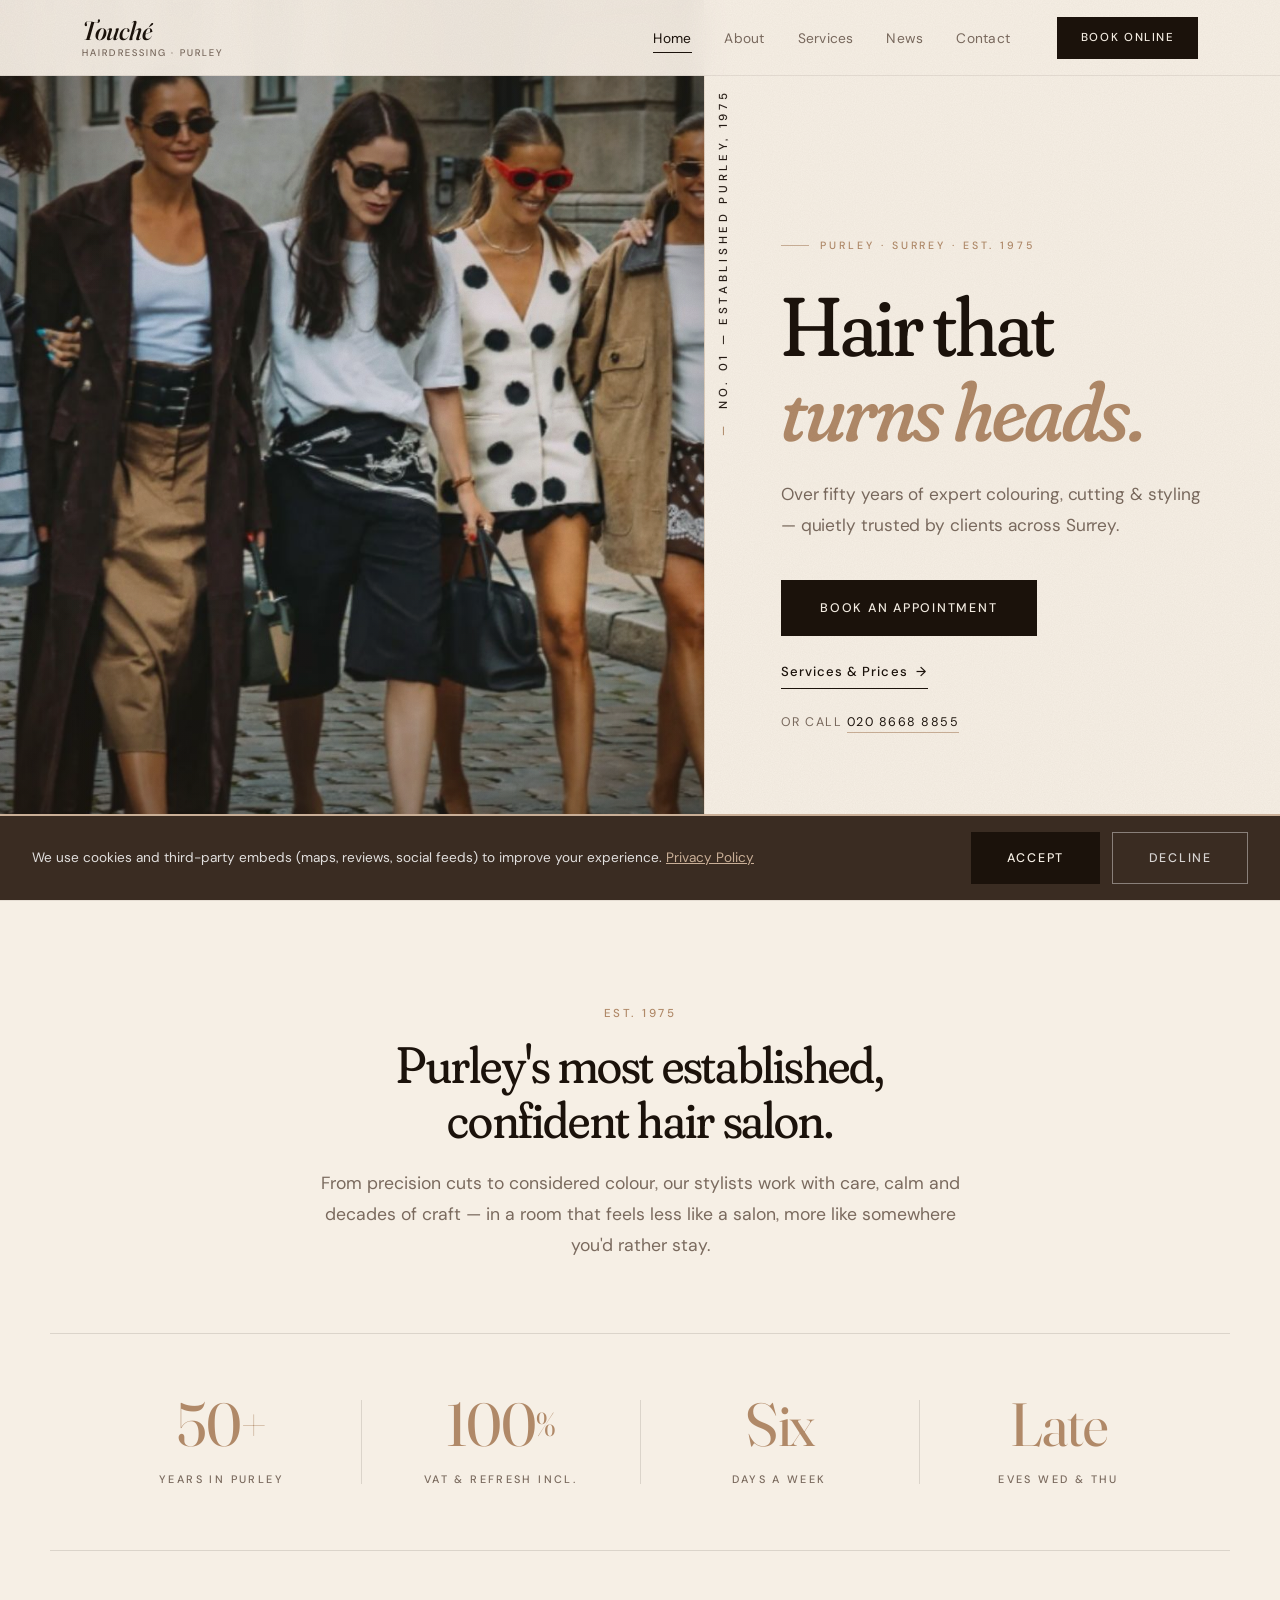
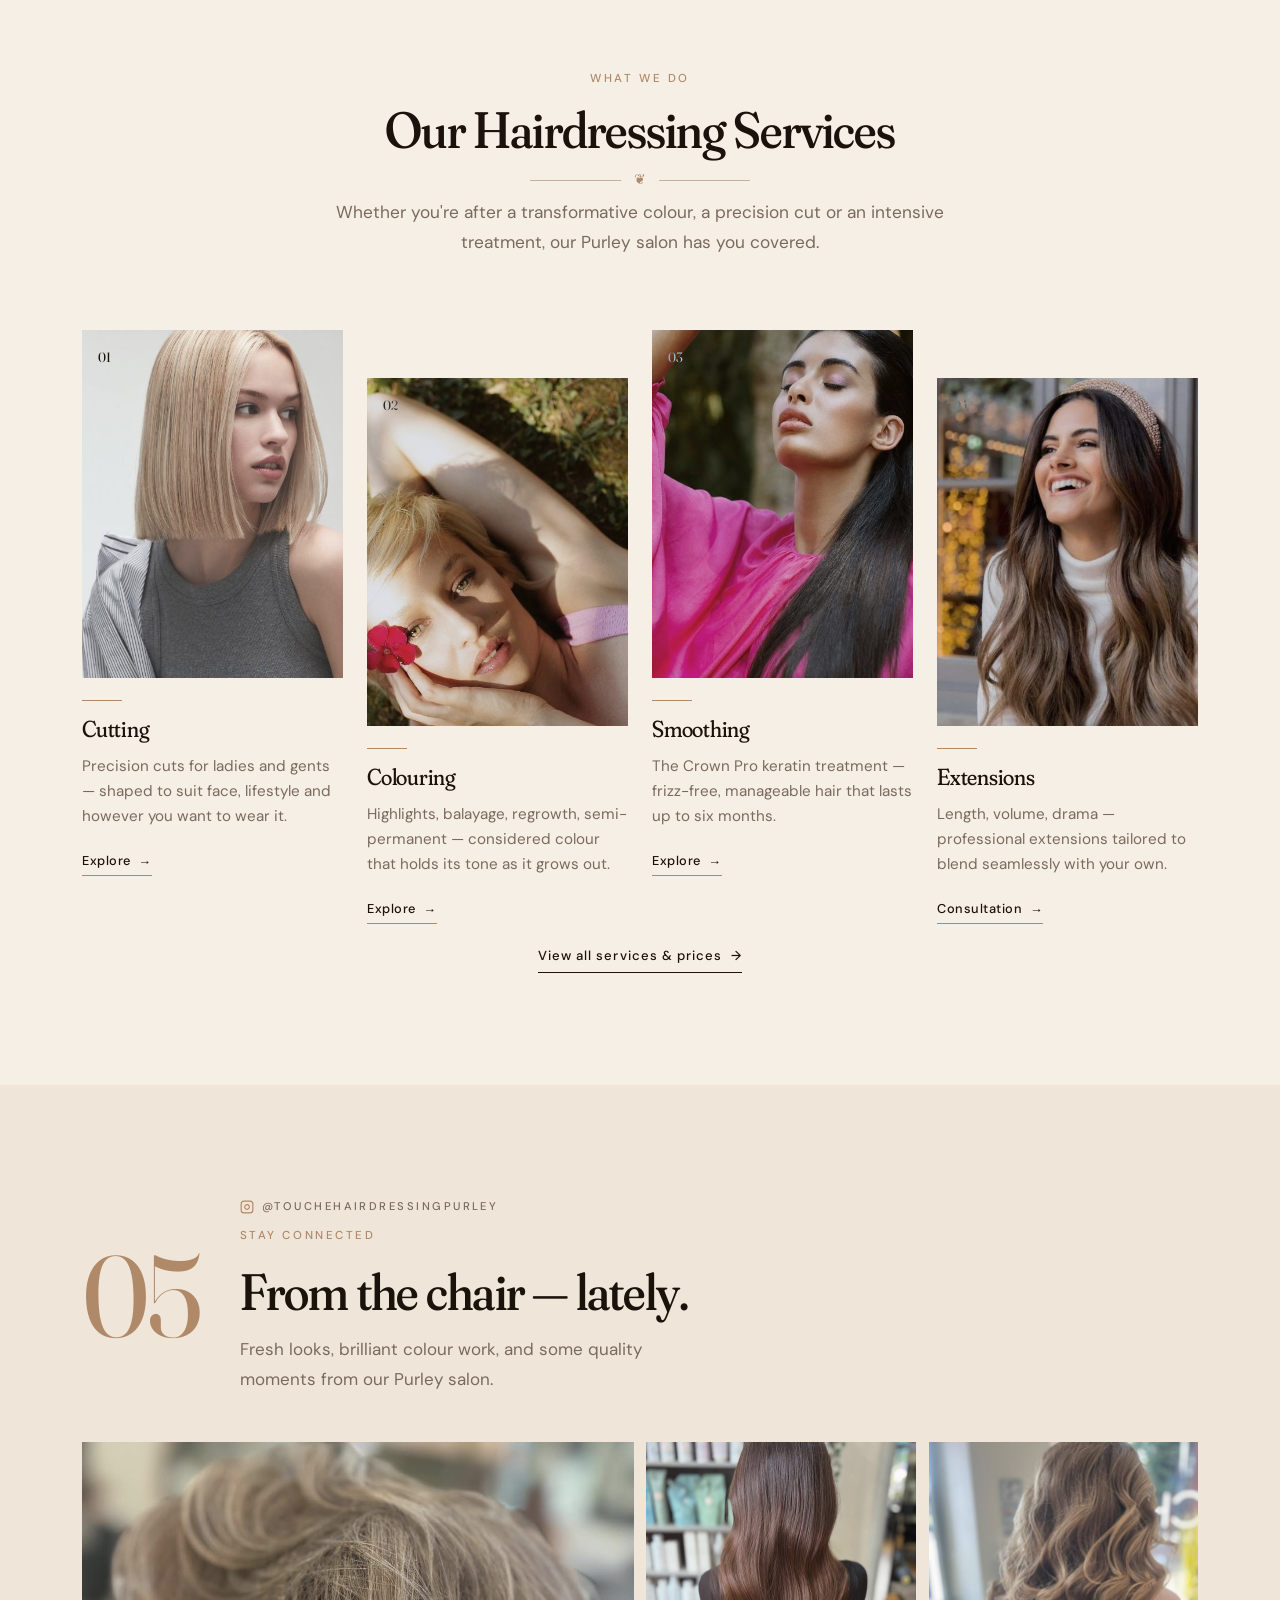
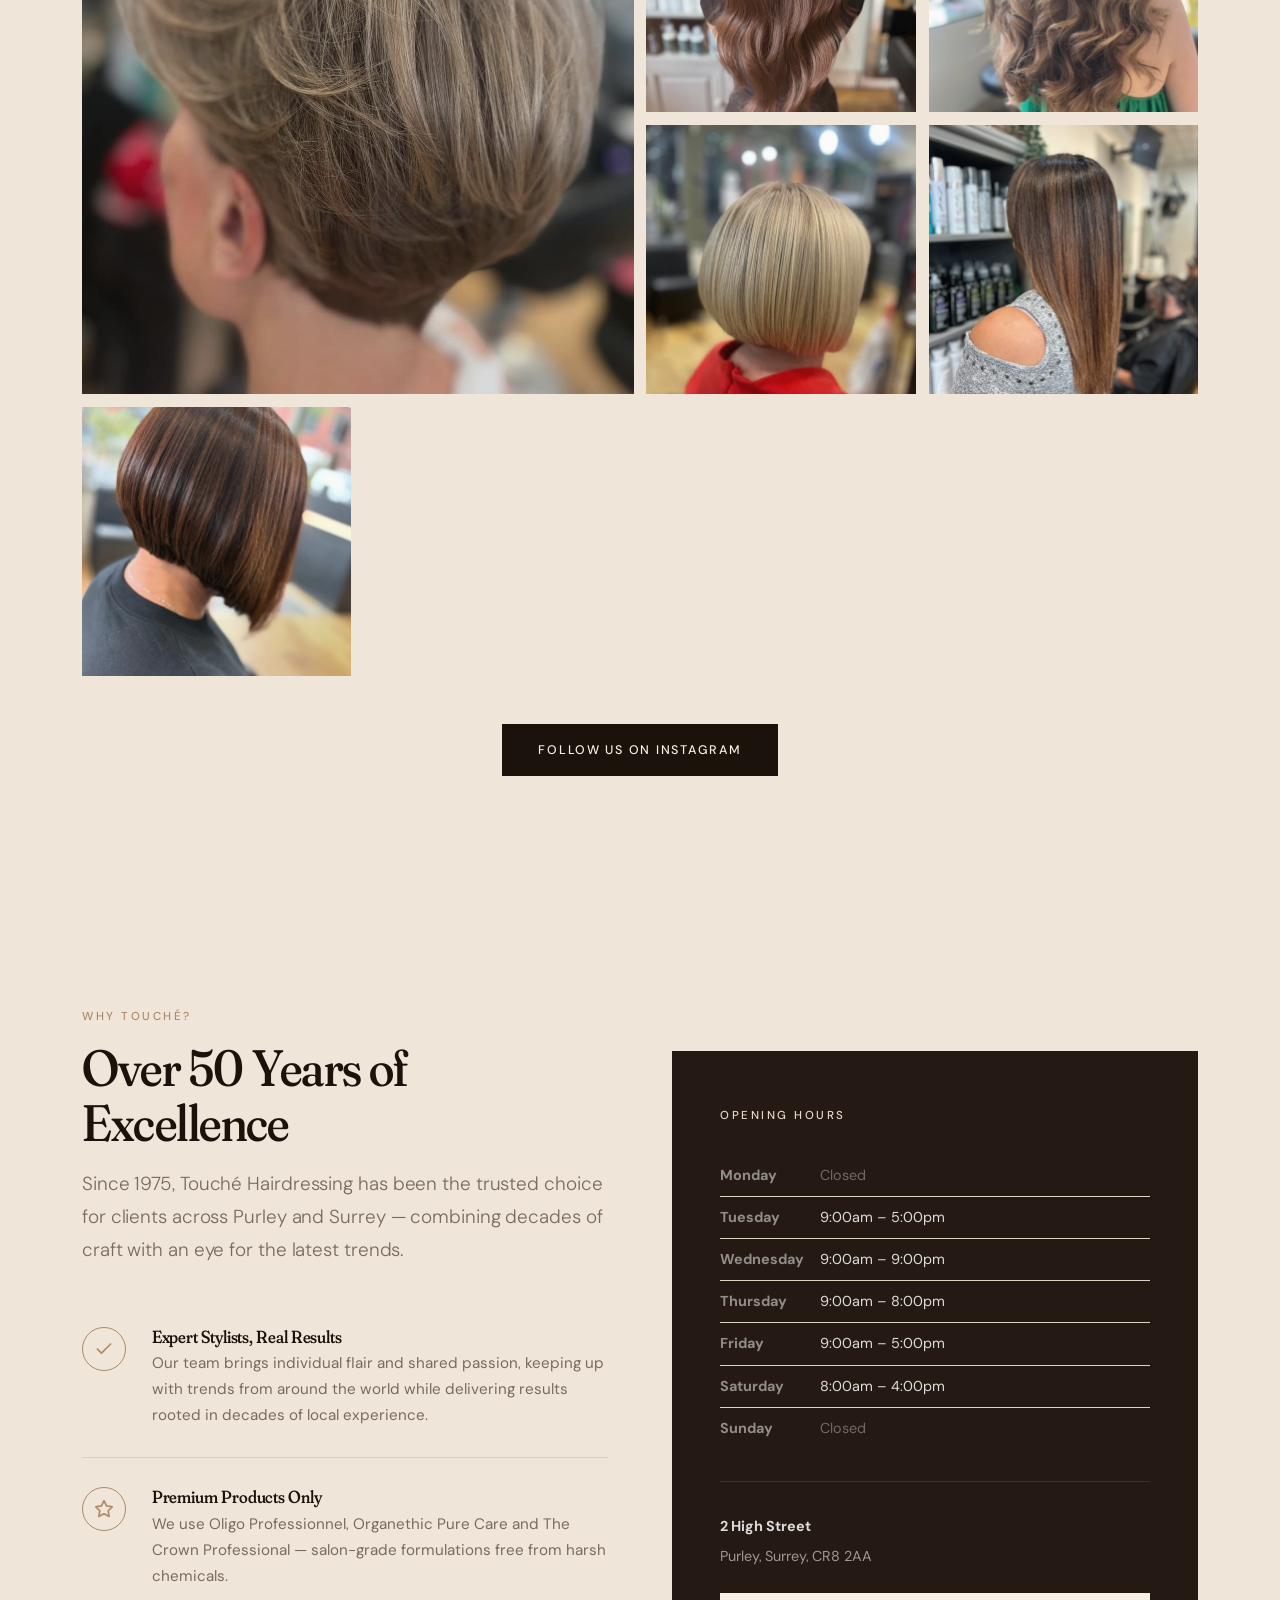
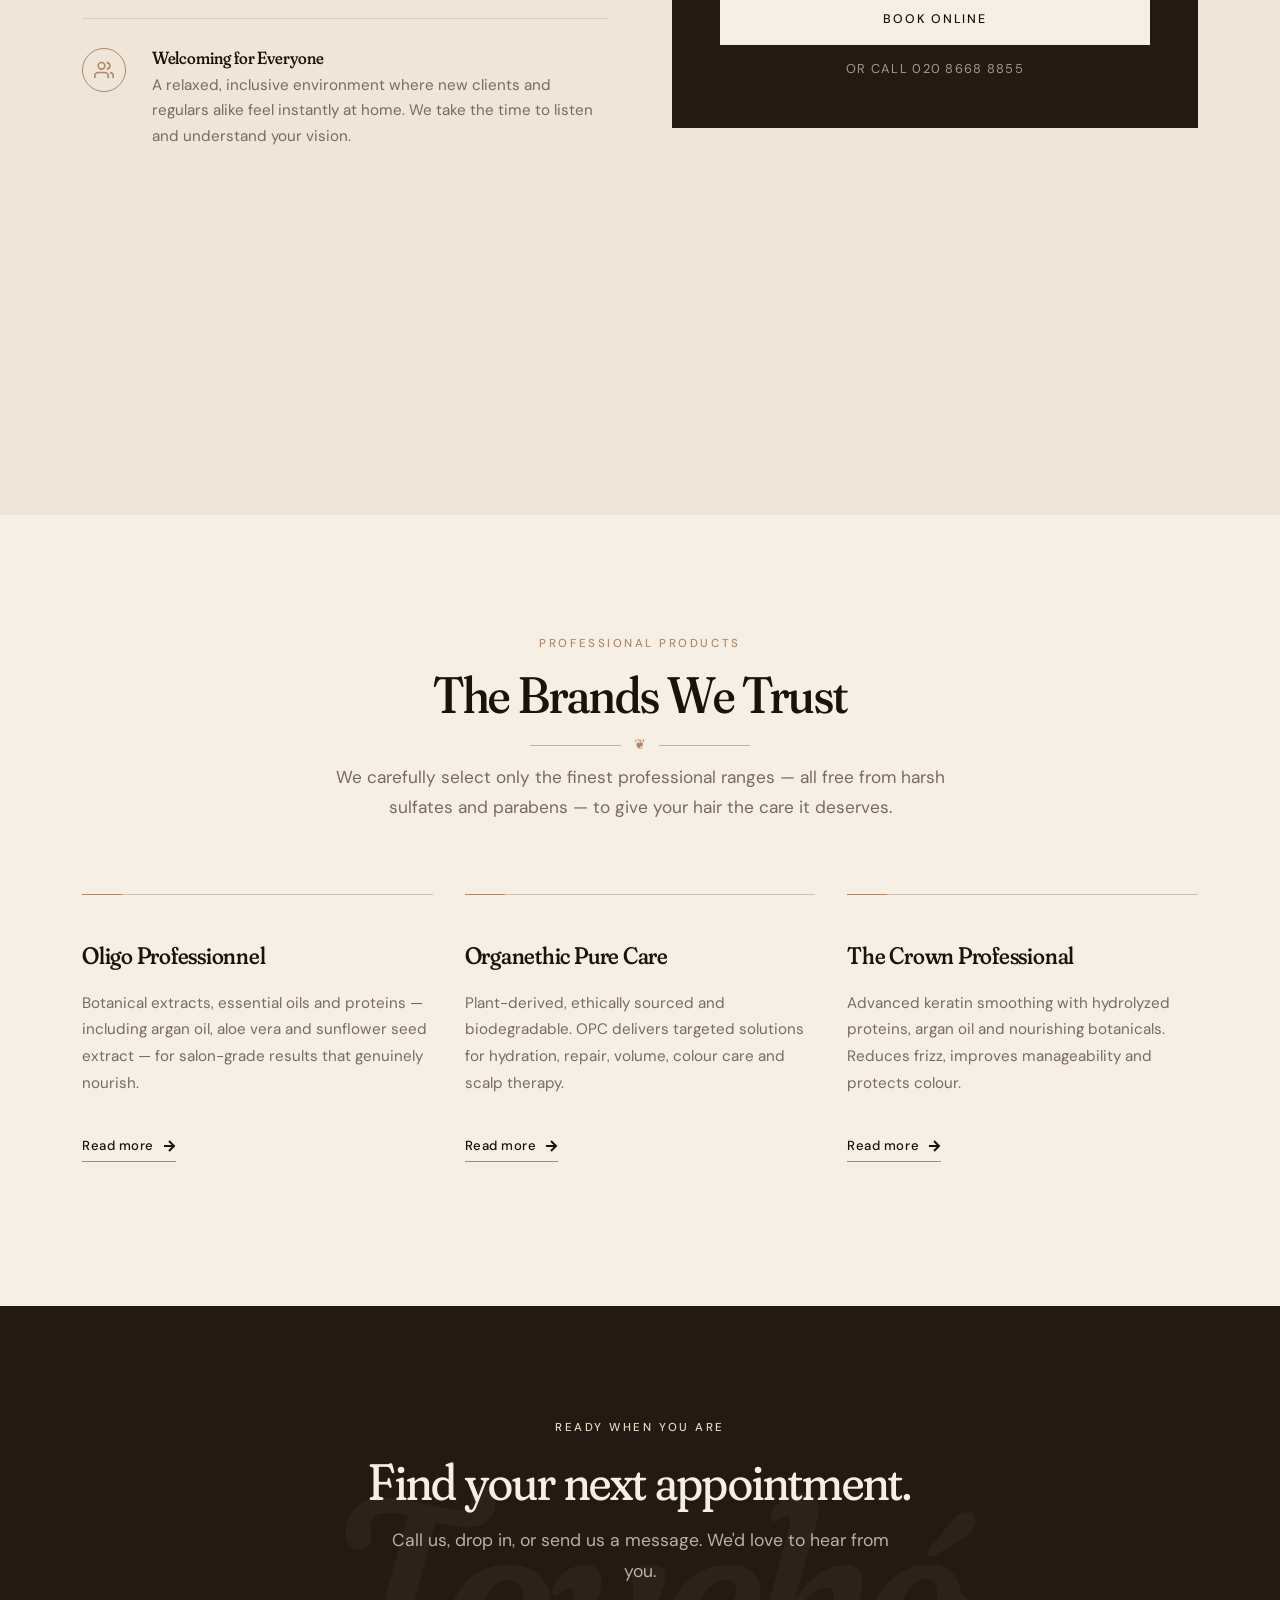
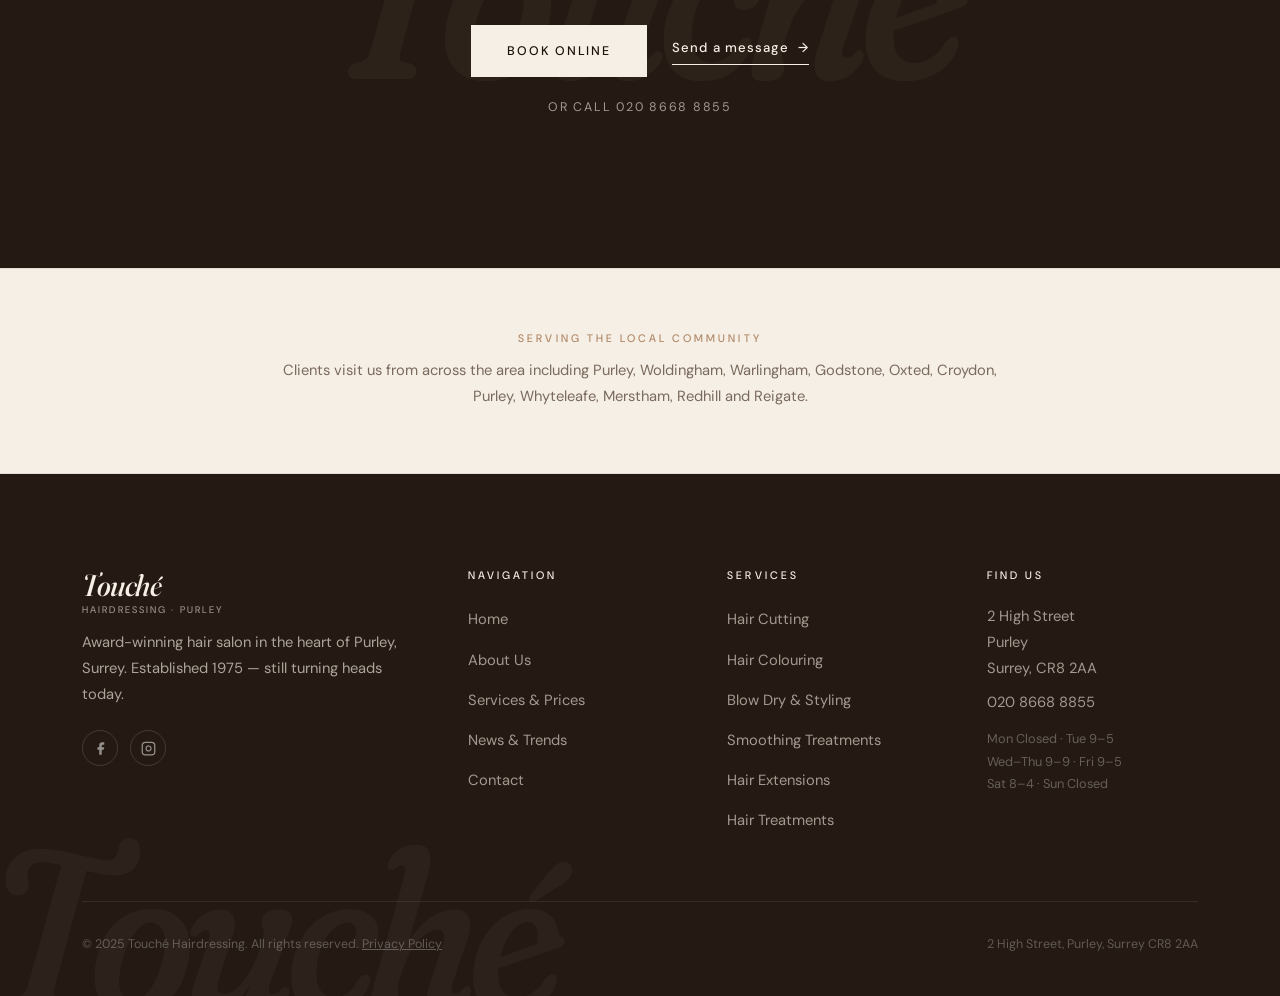
==== commit c07ca4b7: "Sync opening hours and add tasteful UI polish - Sync hours across footer, schema.org and fallback ta" ====
--- a/index.html
+++ b/index.html
@@ -51,12 +51,11 @@
       "longitude": -0.0786
     },
     "openingHoursSpecification": [
-      {"@type":"OpeningHoursSpecification","dayOfWeek":"Monday","opens":"09:00","closes":"17:00"},
-      {"@type":"OpeningHoursSpecification","dayOfWeek":"Tuesday","opens":"09:00","closes":"18:00"},
+      {"@type":"OpeningHoursSpecification","dayOfWeek":"Tuesday","opens":"09:00","closes":"17:00"},
       {"@type":"OpeningHoursSpecification","dayOfWeek":"Wednesday","opens":"09:00","closes":"21:00"},
       {"@type":"OpeningHoursSpecification","dayOfWeek":"Thursday","opens":"09:00","closes":"21:00"},
-      {"@type":"OpeningHoursSpecification","dayOfWeek":"Friday","opens":"09:00","closes":"18:00"},
-      {"@type":"OpeningHoursSpecification","dayOfWeek":"Saturday","opens":"08:00","closes":"17:00"}
+      {"@type":"OpeningHoursSpecification","dayOfWeek":"Friday","opens":"09:00","closes":"17:00"},
+      {"@type":"OpeningHoursSpecification","dayOfWeek":"Saturday","opens":"08:00","closes":"16:00"}
     ],
     "priceRange": "££",
     "currenciesAccepted": "GBP",
@@ -388,12 +387,12 @@
         <span class="eyebrow" style="color:var(--gold-light);">Opening Hours</span>
         <table class="hours-table" style="margin-top:1rem; width:100%;">
           <tbody data-cms="hours" data-cms-dark="true">
-            <tr><td style="color:rgba(255,255,255,0.5)">Monday</td><td style="color:rgba(255,255,255,0.85)">9am – 5pm</td></tr>
-            <tr><td style="color:rgba(255,255,255,0.5)">Tuesday</td><td style="color:rgba(255,255,255,0.85)">9am – 6pm</td></tr>
+            <tr><td style="color:rgba(255,255,255,0.5)">Monday</td><td style="color:rgba(255,255,255,0.4)">Closed</td></tr>
+            <tr><td style="color:rgba(255,255,255,0.5)">Tuesday</td><td style="color:rgba(255,255,255,0.85)">9am – 5pm</td></tr>
             <tr><td style="color:rgba(255,255,255,0.5)">Wednesday</td><td style="color:rgba(255,255,255,0.85)">9am – 9pm</td></tr>
             <tr><td style="color:rgba(255,255,255,0.5)">Thursday</td><td style="color:rgba(255,255,255,0.85)">9am – 9pm</td></tr>
-            <tr><td style="color:rgba(255,255,255,0.5)">Friday</td><td style="color:rgba(255,255,255,0.85)">9am – 6pm</td></tr>
-            <tr><td style="color:rgba(255,255,255,0.5)">Saturday</td><td style="color:rgba(255,255,255,0.85)">8am – 5pm</td></tr>
+            <tr><td style="color:rgba(255,255,255,0.5)">Friday</td><td style="color:rgba(255,255,255,0.85)">9am – 5pm</td></tr>
+            <tr><td style="color:rgba(255,255,255,0.5)">Saturday</td><td style="color:rgba(255,255,255,0.85)">8am – 4pm</td></tr>
             <tr><td style="color:rgba(255,255,255,0.5)">Sunday</td><td style="color:rgba(255,255,255,0.4)">Closed</td></tr>
           </tbody>
         </table>
@@ -524,9 +523,9 @@
         <p>2 High Street<br>Purley<br>Surrey, CR8 2AA</p>
         <p><a href="tel:02086688855">020 8668 8855</a></p>
         <p style="margin-top:0.8rem;font-size:0.8rem;color:rgba(255,255,255,0.3);">
-          Mon 9–5 · Tue 9–6<br>
-          Wed–Thu 9–9 · Fri 9–6<br>
-          Sat 8–5 · Sun Closed
+          Mon Closed · Tue 9–5<br>
+          Wed–Thu 9–9 · Fri 9–5<br>
+          Sat 8–4 · Sun Closed
         </p>
       </div>
     </div>
--- a/css/style.css
+++ b/css/style.css
@@ -305,6 +305,20 @@
 .nav.scrolled {
   background: rgba(246,239,229,0.98);
   border-bottom-color: rgba(27,18,11,0.12);
+  box-shadow: 0 1px 24px rgba(36,26,19,0.07);
+}
+
+/* Scroll-progress accent — fills the nav's lower edge as the page scrolls */
+.scroll-progress {
+  position: fixed;
+  top: 0;
+  left: 0;
+  height: 2px;
+  width: 0;
+  background: linear-gradient(90deg, var(--clay), var(--gold-light));
+  z-index: 1001;
+  pointer-events: none;
+  transition: width 0.08s linear;
 }
 
 .nav__container {
@@ -423,7 +437,7 @@
   display: block;
   width: 100%;
   height: 2px;
-  background: var(--white);
+  background: var(--ink);
   border-radius: 2px;
   transition: all var(--transition);
 }
@@ -518,6 +532,24 @@
   background: var(--ivory);
 }
 
+/* Crisp editorial seam where photograph meets the ivory panel (desktop split only) */
+@media (min-width: 1025px) {
+  .hero__inner::before {
+    content: '';
+    position: absolute;
+    top: 0;
+    bottom: 0;
+    left: 0;
+    width: 1px;
+    background: linear-gradient(180deg,
+      transparent 0%,
+      rgba(201,175,151,0.55) 18%,
+      rgba(201,175,151,0.55) 82%,
+      transparent 100%);
+    z-index: 3;
+  }
+}
+
 .hero__content {
   position: relative;
   z-index: 2;
@@ -936,7 +968,7 @@
 
 .service-card:hover .service-card__img img {
   filter: saturate(1.05) contrast(1.02) brightness(1.02);
-  transform: none;
+  transform: scale(1.05);
 }
 
 /* Small serial numeral over the image — editorial touch */
@@ -1748,7 +1780,21 @@
   position: relative;
 }
 
+.footer__col ul li a::after {
+  content: '';
+  position: absolute;
+  left: 0;
+  bottom: -2px;
+  width: 100%;
+  height: 1px;
+  background: var(--gold);
+  transform: scaleX(0);
+  transform-origin: left;
+  transition: transform 0.4s var(--ease);
+}
+
 .footer__col ul li a:hover { color: var(--gold-light); }
+.footer__col ul li a:hover::after { transform: scaleX(1); }
 
 .footer__col p {
   font-size: 0.92rem;
@@ -2020,13 +2066,13 @@
   height: 100%;
   object-fit: cover;
   display: block;
-  transition: filter 800ms var(--ease);
+  transition: filter 800ms var(--ease), transform 1200ms var(--ease);
   filter: saturate(0.85) contrast(0.97);
 }
 
 .instagram-grid__item:hover img {
   filter: saturate(1.05) contrast(1.02);
-  transform: none;
+  transform: scale(1.06);
 }
 
 .instagram-grid__overlay {
@@ -2107,7 +2153,8 @@
   .grid-4 { grid-template-columns: repeat(2, 1fr); }
   .contact-grid { grid-template-columns: 1fr; gap: 2.5rem; }
   .hero { grid-template-columns: 1fr; min-height: auto; }
-  .hero__carousel { aspect-ratio: 16 / 10; min-height: 55vh; }
+  .hero__carousel { aspect-ratio: unset; min-height: 70vh; height: 70vh; }
+  .carousel__slide { object-position: 62% 20%; }
   .hero__inner { padding: 5rem clamp(1.5rem, 5vw, 3rem) 5rem; }
   .hero__caption { display: none; }
   .intro-strip__stats { grid-template-columns: repeat(2, 1fr); }
@@ -2183,6 +2230,19 @@
   .instagram-grid__item:first-child { grid-column: span 2; aspect-ratio: 1; }
 }
 
+/* ===== ACCESSIBILITY ===== */
+.sr-only {
+  position: absolute;
+  width: 1px;
+  height: 1px;
+  padding: 0;
+  margin: -1px;
+  overflow: hidden;
+  clip: rect(0, 0, 0, 0);
+  white-space: nowrap;
+  border: 0;
+}
+
 /* ===== COOKIE BANNER ===== */
 #cookie-banner {
   position: fixed;
@@ -2227,11 +2287,62 @@
   display: none;
   background: var(--warm-white);
   border: 1px solid var(--grey-light);
-  border-radius: 8px;
+  border-radius: 0;
   padding: 2rem;
   text-align: center;
   color: var(--text-light);
   font-size: 0.9rem;
+}
+
+/* ===== NEWS FEATURED ARTICLE ===== */
+.news-featured {
+  display: grid;
+  grid-template-columns: 1fr 1fr;
+  gap: 0;
+  overflow: hidden;
+  box-shadow: var(--shadow);
+  margin-bottom: 3rem;
+  background: var(--white);
+}
+
+.news-featured__img {
+  min-height: 320px;
+}
+
+.news-featured__body {
+  padding: 3rem;
+  display: flex;
+  flex-direction: column;
+  justify-content: center;
+}
+
+.news-featured__title {
+  font-size: 1.8rem;
+  margin: 0.8rem 0 1rem;
+  line-height: 1.25;
+}
+
+.news-featured__excerpt {
+  color: var(--text-light);
+  font-size: 0.97rem;
+  line-height: 1.75;
+  margin-bottom: 1.5rem;
+}
+
+@media (max-width: 768px) {
+  .news-featured {
+    grid-template-columns: 1fr;
+  }
+  .news-featured__img {
+    min-height: 240px;
+    height: 240px;
+  }
+  .news-featured__body {
+    padding: 2rem 1.5rem;
+  }
+  .news-featured__title {
+    font-size: 1.4rem;
+  }
 }
 
 /* ===== TIMELINE ===== */
@@ -2282,8 +2393,8 @@
 }
 .timeline__body {
   flex: 1;
-  background: #fff;
-  border-radius: 10px;
+  background: var(--white);
+  border-radius: 0;
   padding: 1rem 1.25rem;
   box-shadow: 0 2px 10px rgba(61,48,40,0.05);
   border-left: 3px solid var(--gold-light);
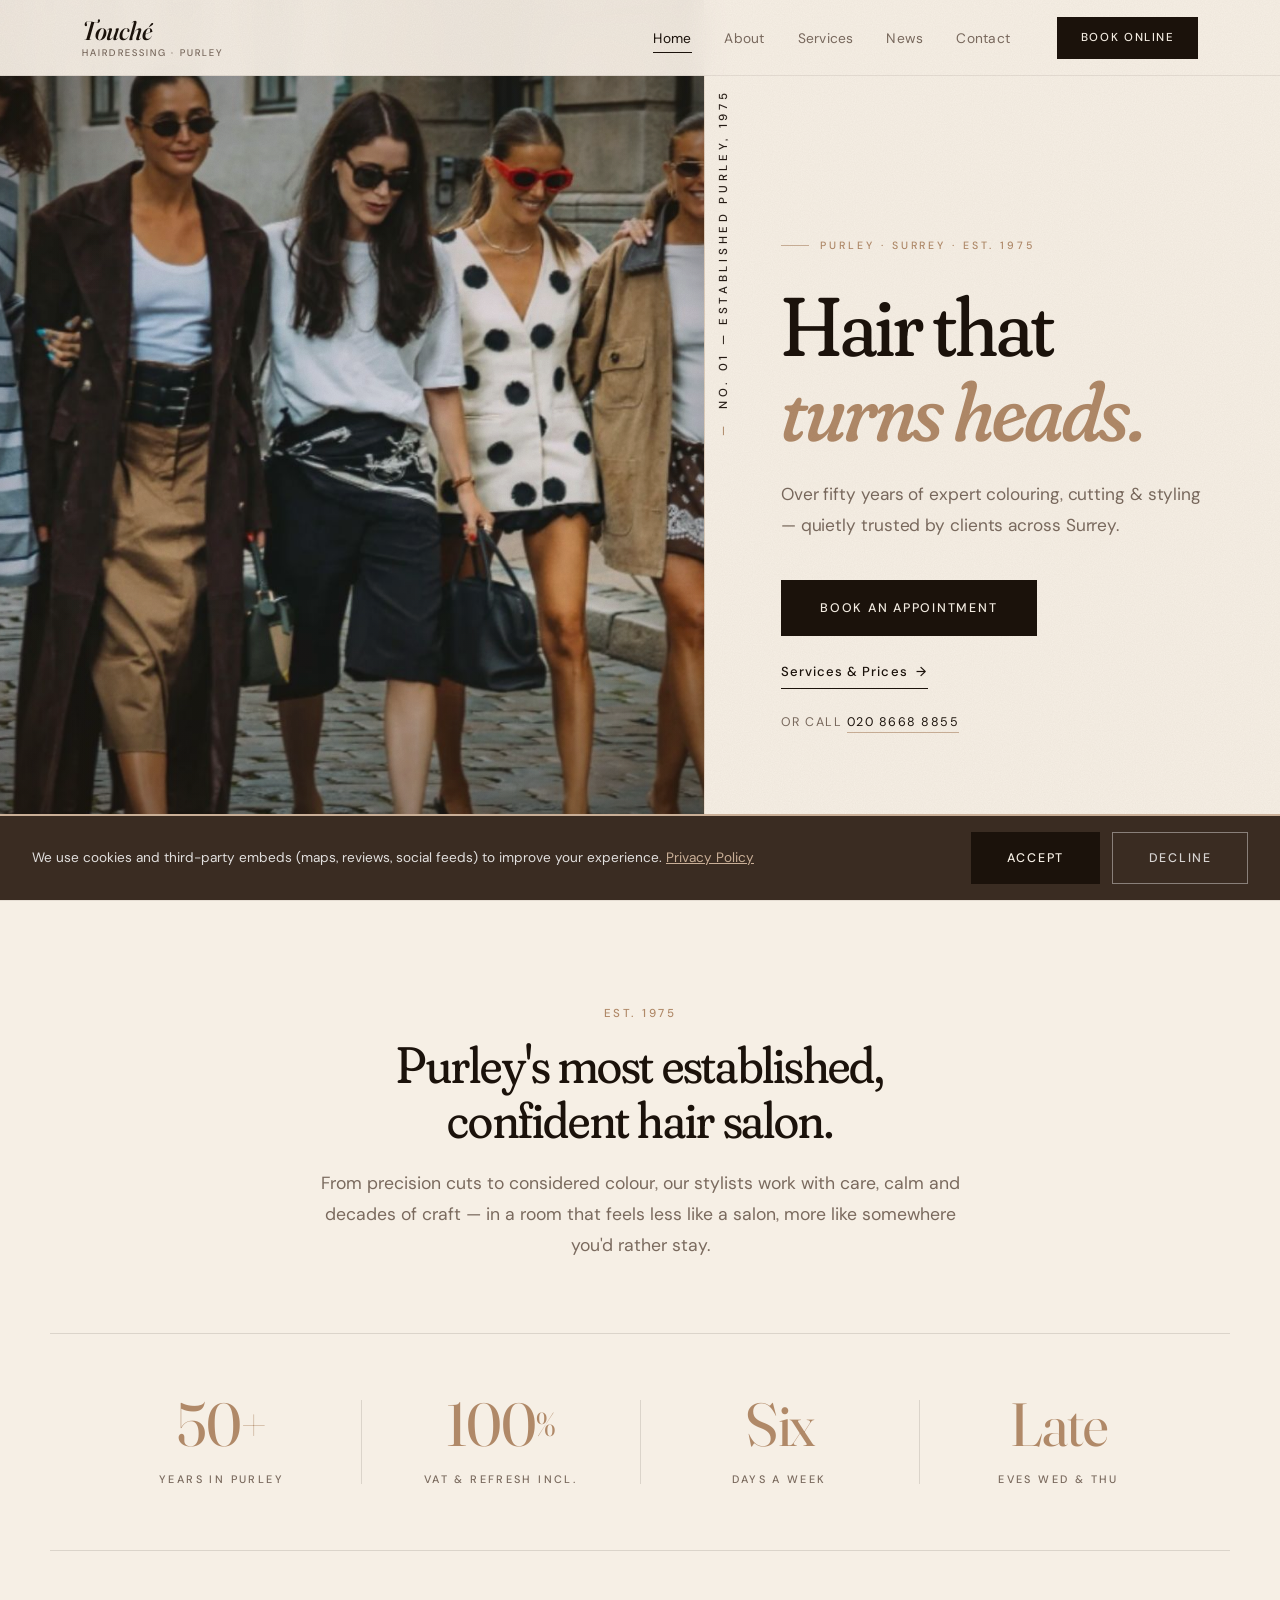
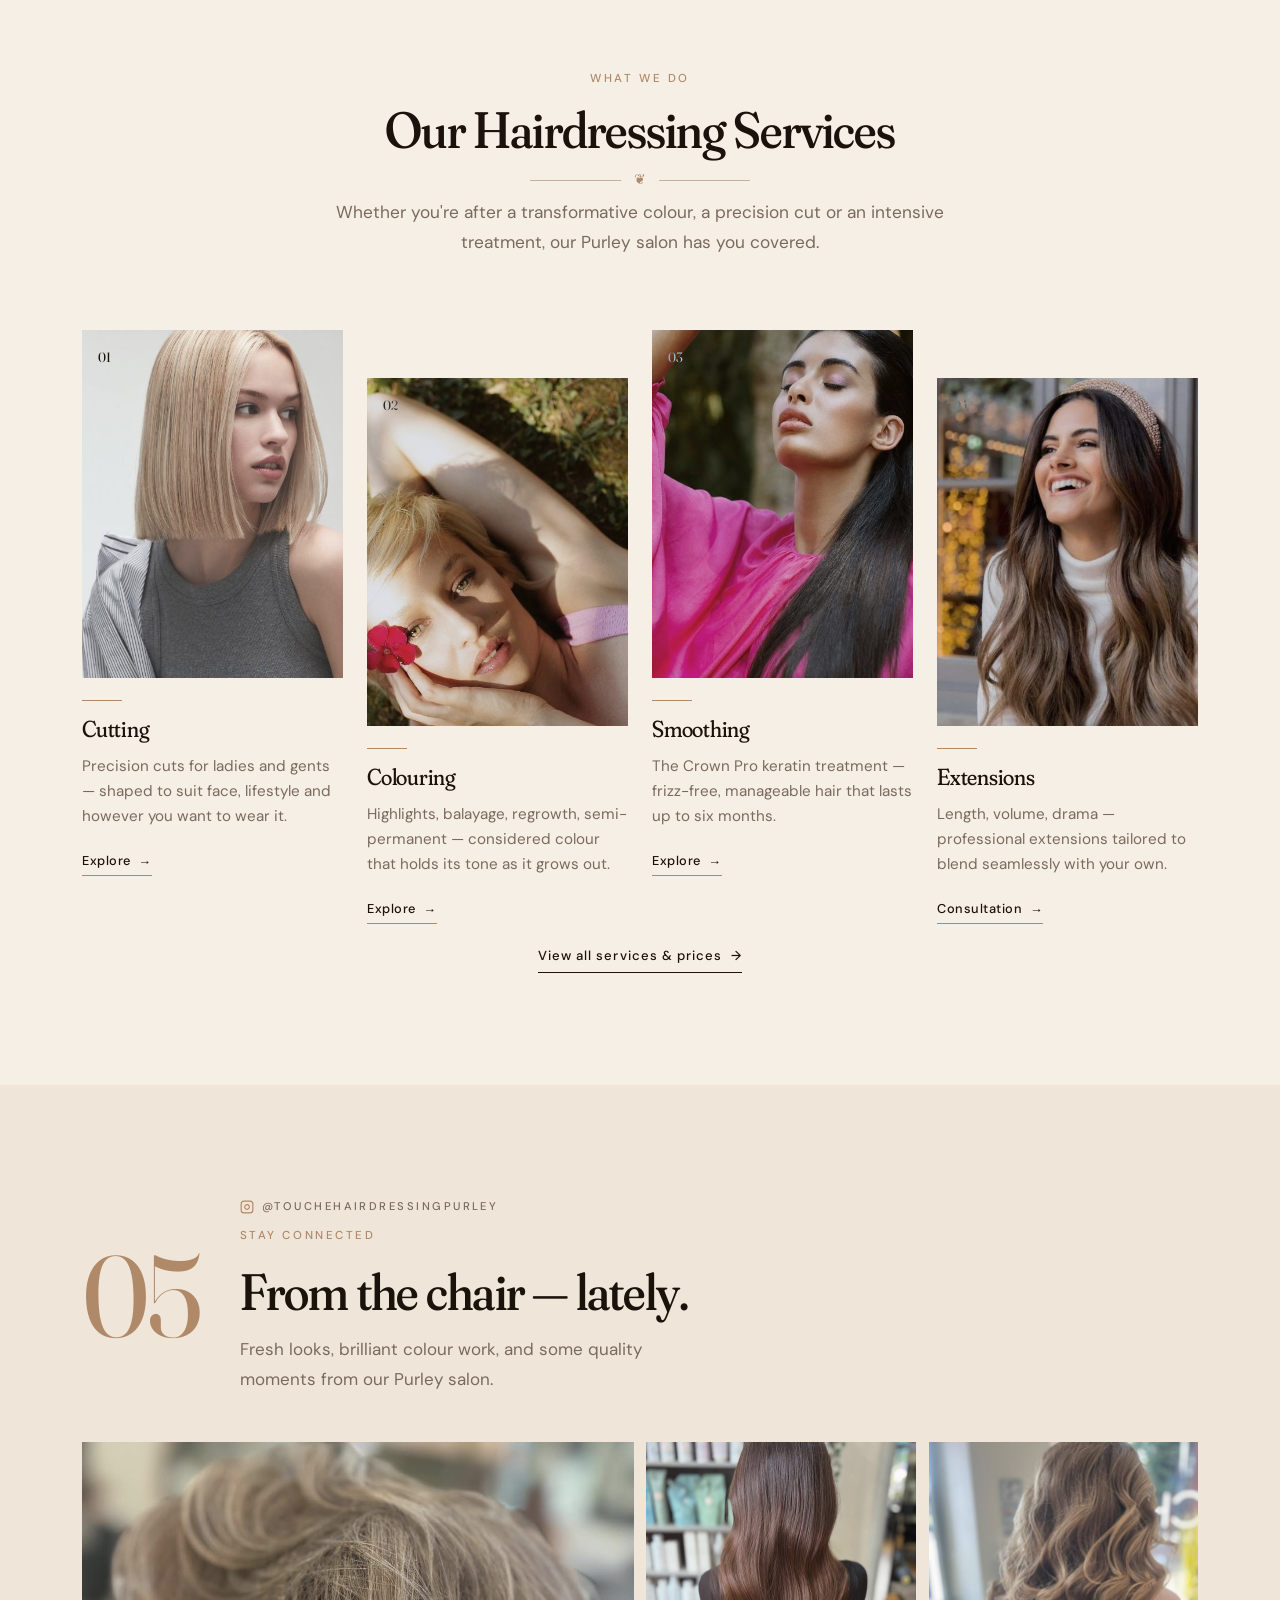
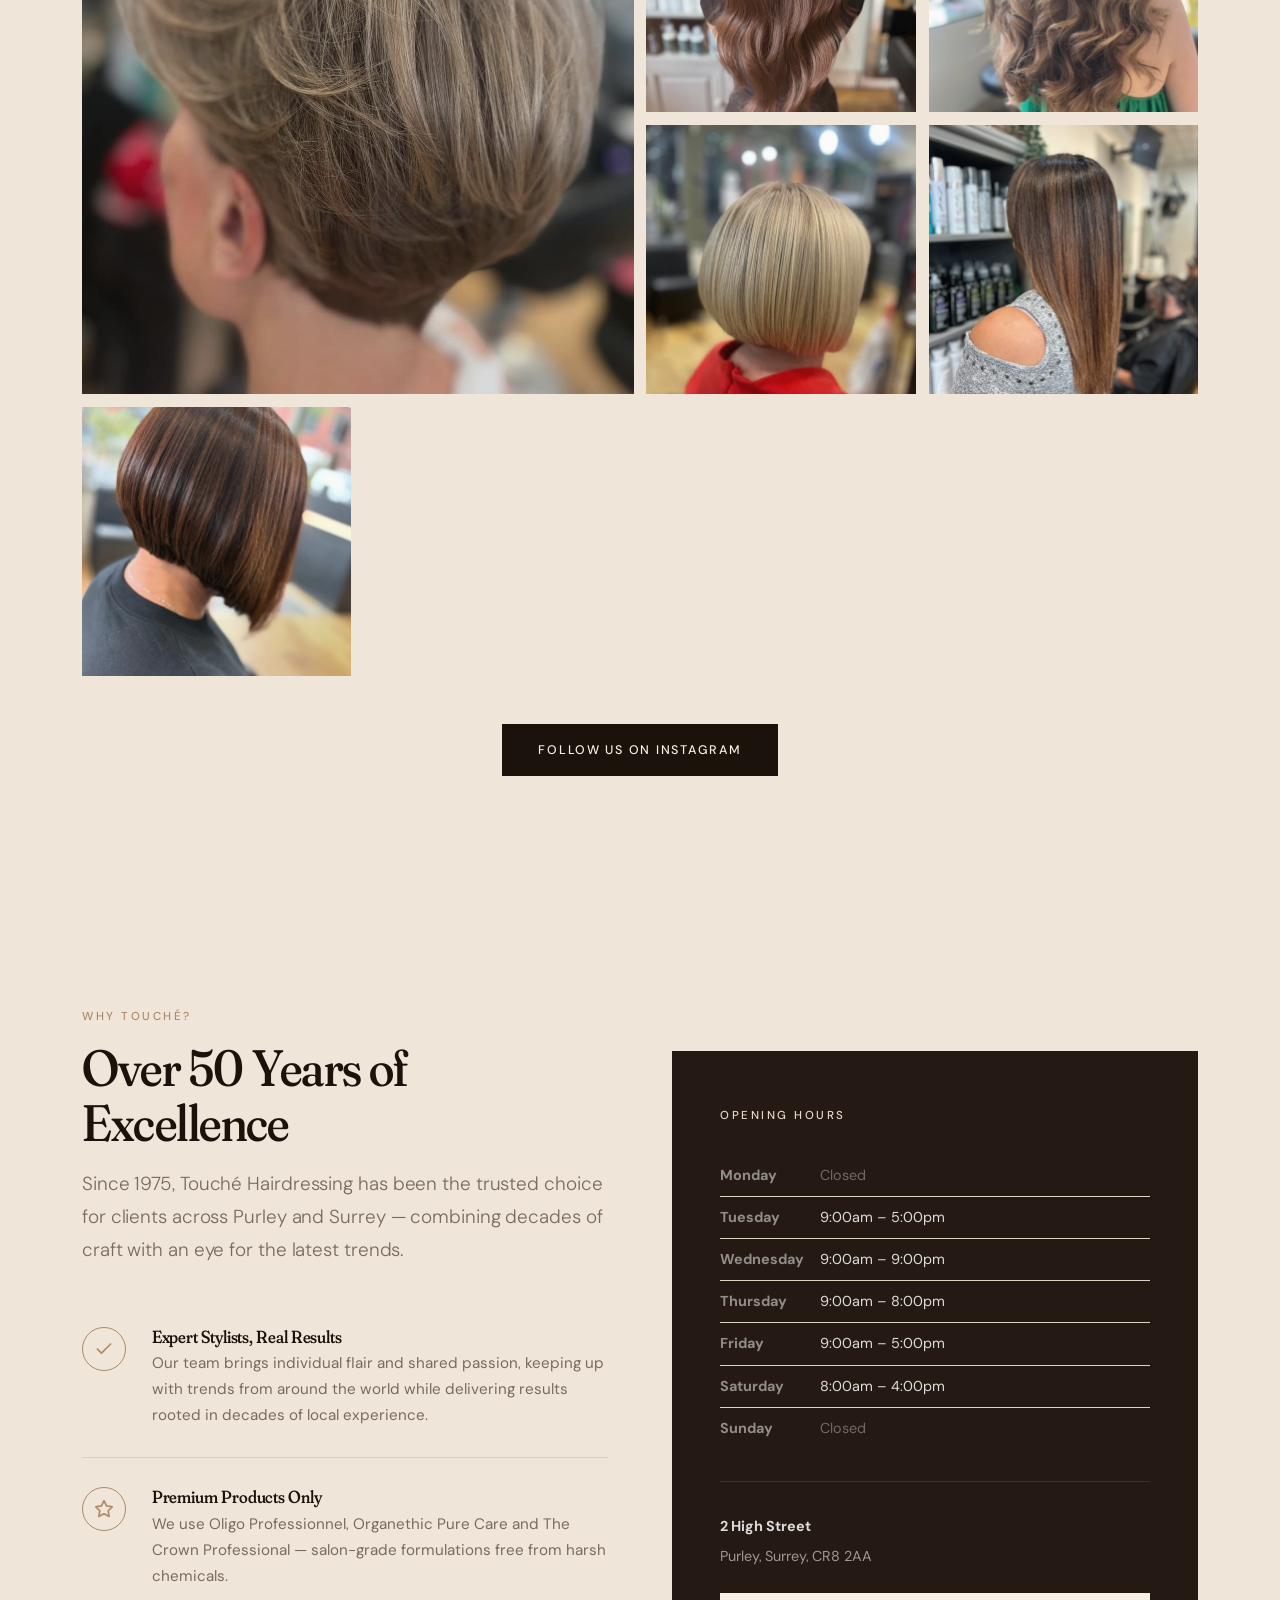
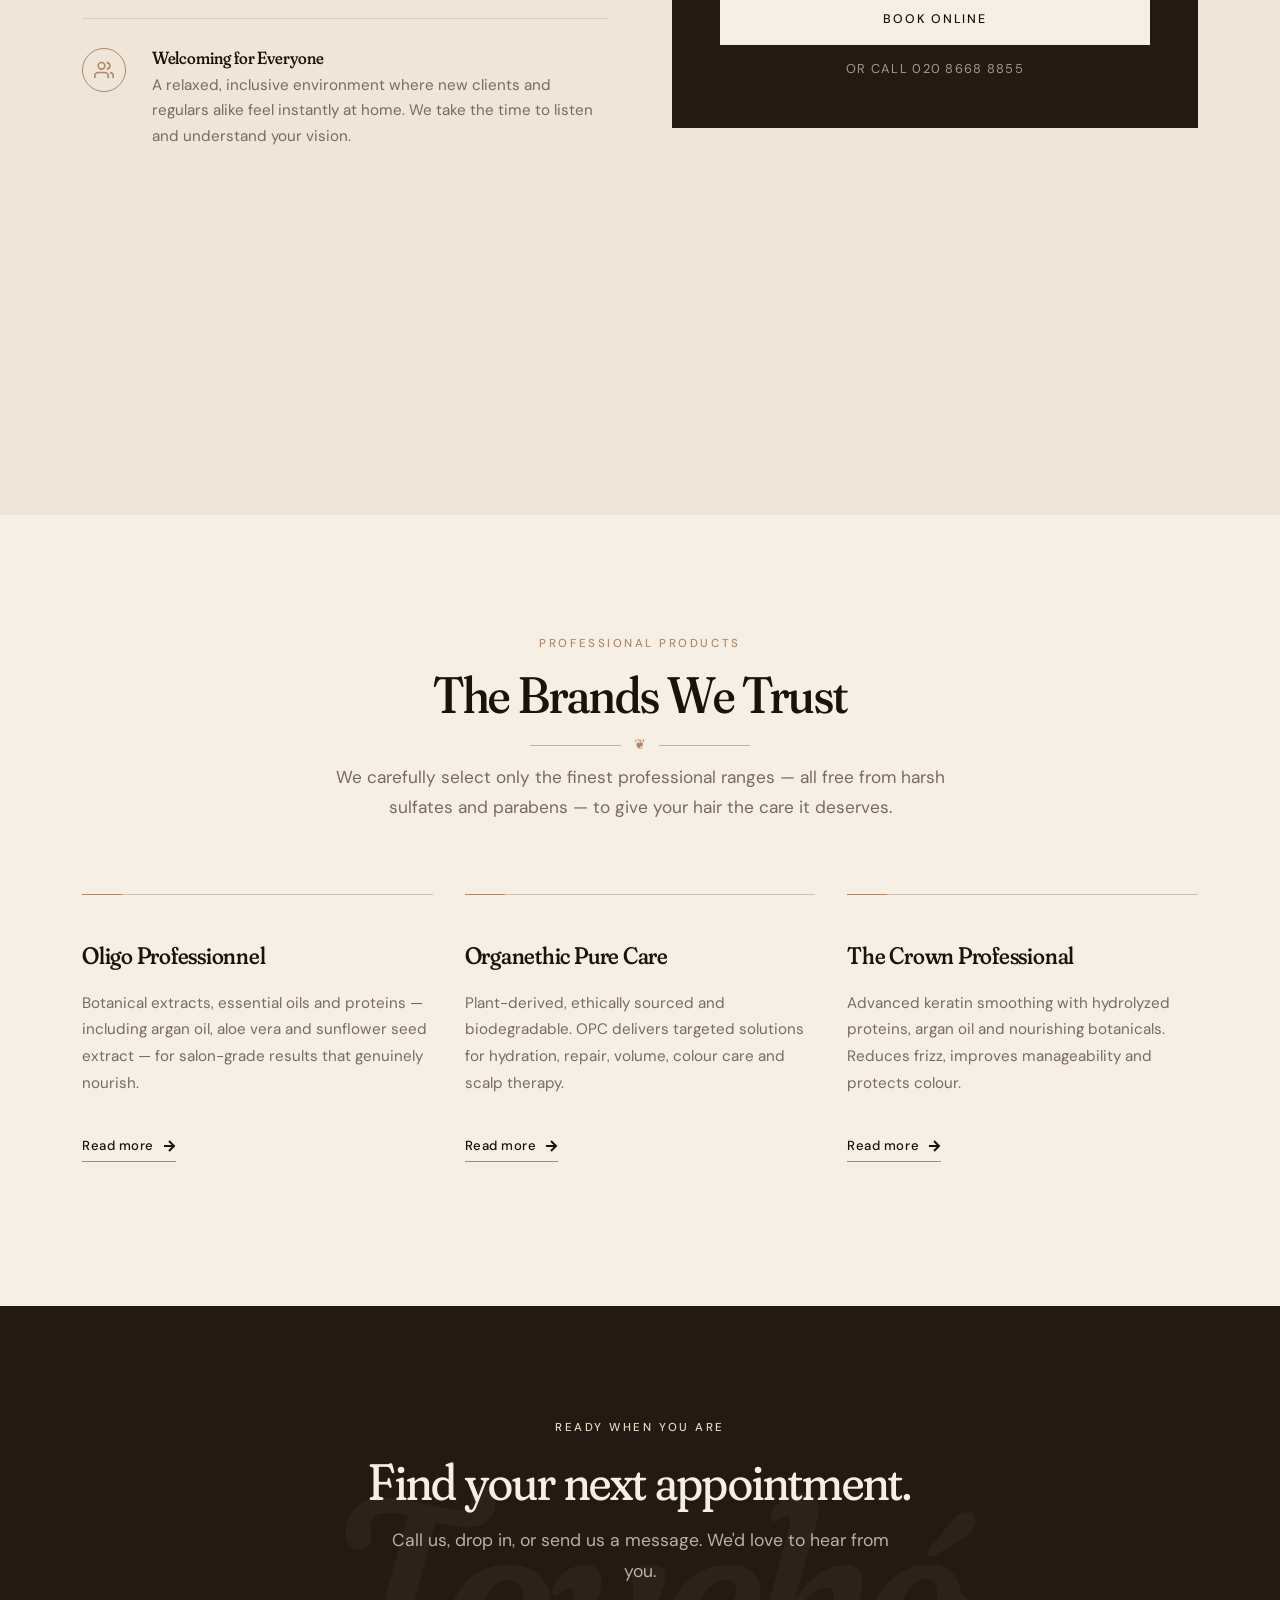
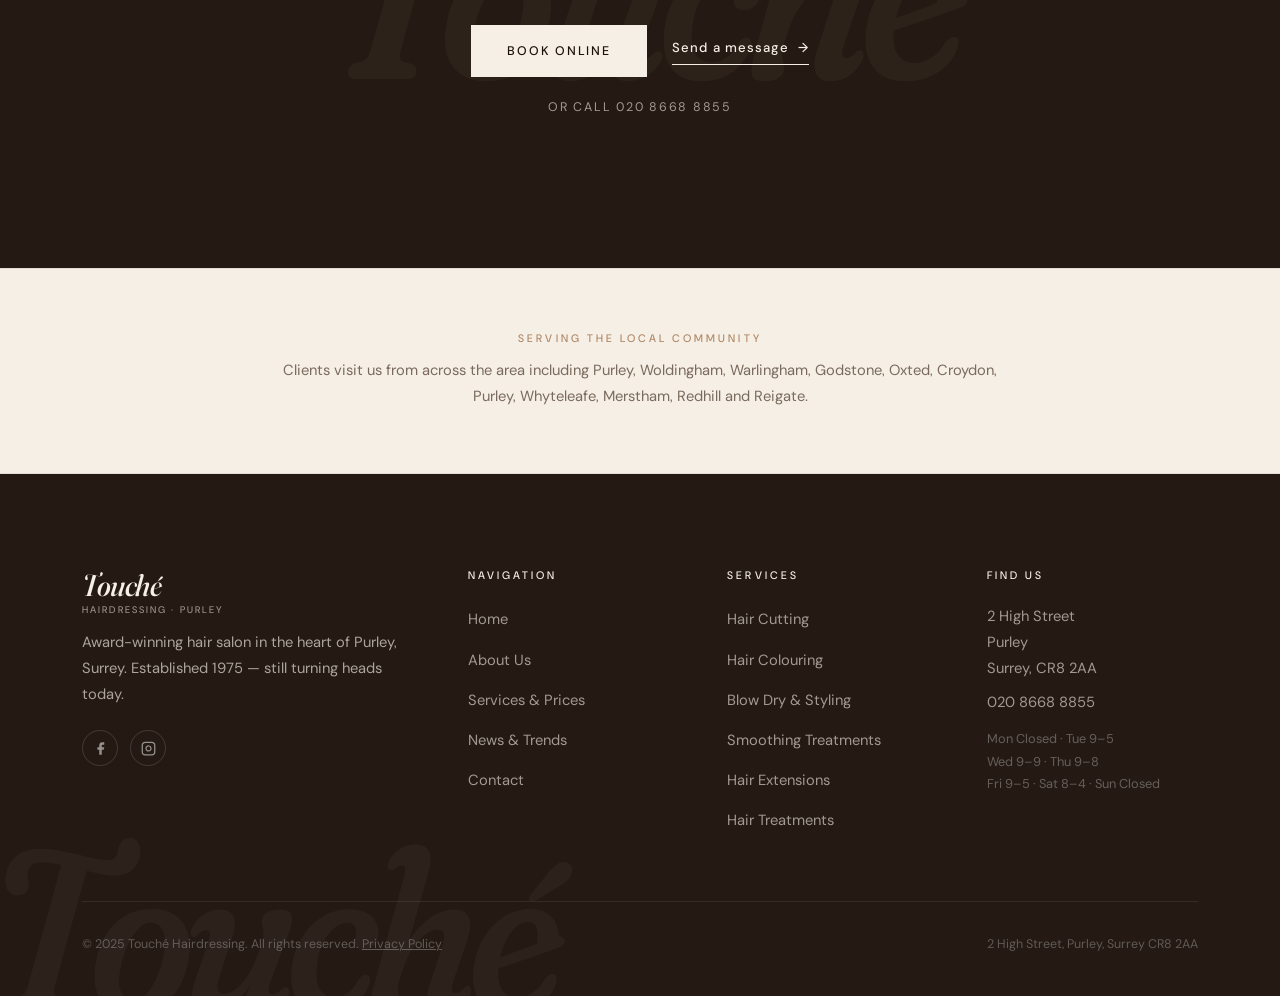
==== commit 42878c21: "Update Thursday closing to 8pm to match latest admin data Co-Authored-By: Claude Opus 4.7 <noreply@a" ====
--- a/index.html
+++ b/index.html
@@ -53,7 +53,7 @@
     "openingHoursSpecification": [
       {"@type":"OpeningHoursSpecification","dayOfWeek":"Tuesday","opens":"09:00","closes":"17:00"},
       {"@type":"OpeningHoursSpecification","dayOfWeek":"Wednesday","opens":"09:00","closes":"21:00"},
-      {"@type":"OpeningHoursSpecification","dayOfWeek":"Thursday","opens":"09:00","closes":"21:00"},
+      {"@type":"OpeningHoursSpecification","dayOfWeek":"Thursday","opens":"09:00","closes":"20:00"},
       {"@type":"OpeningHoursSpecification","dayOfWeek":"Friday","opens":"09:00","closes":"17:00"},
       {"@type":"OpeningHoursSpecification","dayOfWeek":"Saturday","opens":"08:00","closes":"16:00"}
     ],
@@ -390,7 +390,7 @@
             <tr><td style="color:rgba(255,255,255,0.5)">Monday</td><td style="color:rgba(255,255,255,0.4)">Closed</td></tr>
             <tr><td style="color:rgba(255,255,255,0.5)">Tuesday</td><td style="color:rgba(255,255,255,0.85)">9am – 5pm</td></tr>
             <tr><td style="color:rgba(255,255,255,0.5)">Wednesday</td><td style="color:rgba(255,255,255,0.85)">9am – 9pm</td></tr>
-            <tr><td style="color:rgba(255,255,255,0.5)">Thursday</td><td style="color:rgba(255,255,255,0.85)">9am – 9pm</td></tr>
+            <tr><td style="color:rgba(255,255,255,0.5)">Thursday</td><td style="color:rgba(255,255,255,0.85)">9am – 8pm</td></tr>
             <tr><td style="color:rgba(255,255,255,0.5)">Friday</td><td style="color:rgba(255,255,255,0.85)">9am – 5pm</td></tr>
             <tr><td style="color:rgba(255,255,255,0.5)">Saturday</td><td style="color:rgba(255,255,255,0.85)">8am – 4pm</td></tr>
             <tr><td style="color:rgba(255,255,255,0.5)">Sunday</td><td style="color:rgba(255,255,255,0.4)">Closed</td></tr>
@@ -524,8 +524,8 @@
         <p><a href="tel:02086688855">020 8668 8855</a></p>
         <p style="margin-top:0.8rem;font-size:0.8rem;color:rgba(255,255,255,0.3);">
           Mon Closed · Tue 9–5<br>
-          Wed–Thu 9–9 · Fri 9–5<br>
-          Sat 8–4 · Sun Closed
+          Wed 9–9 · Thu 9–8<br>
+          Fri 9–5 · Sat 8–4 · Sun Closed
         </p>
       </div>
     </div>
